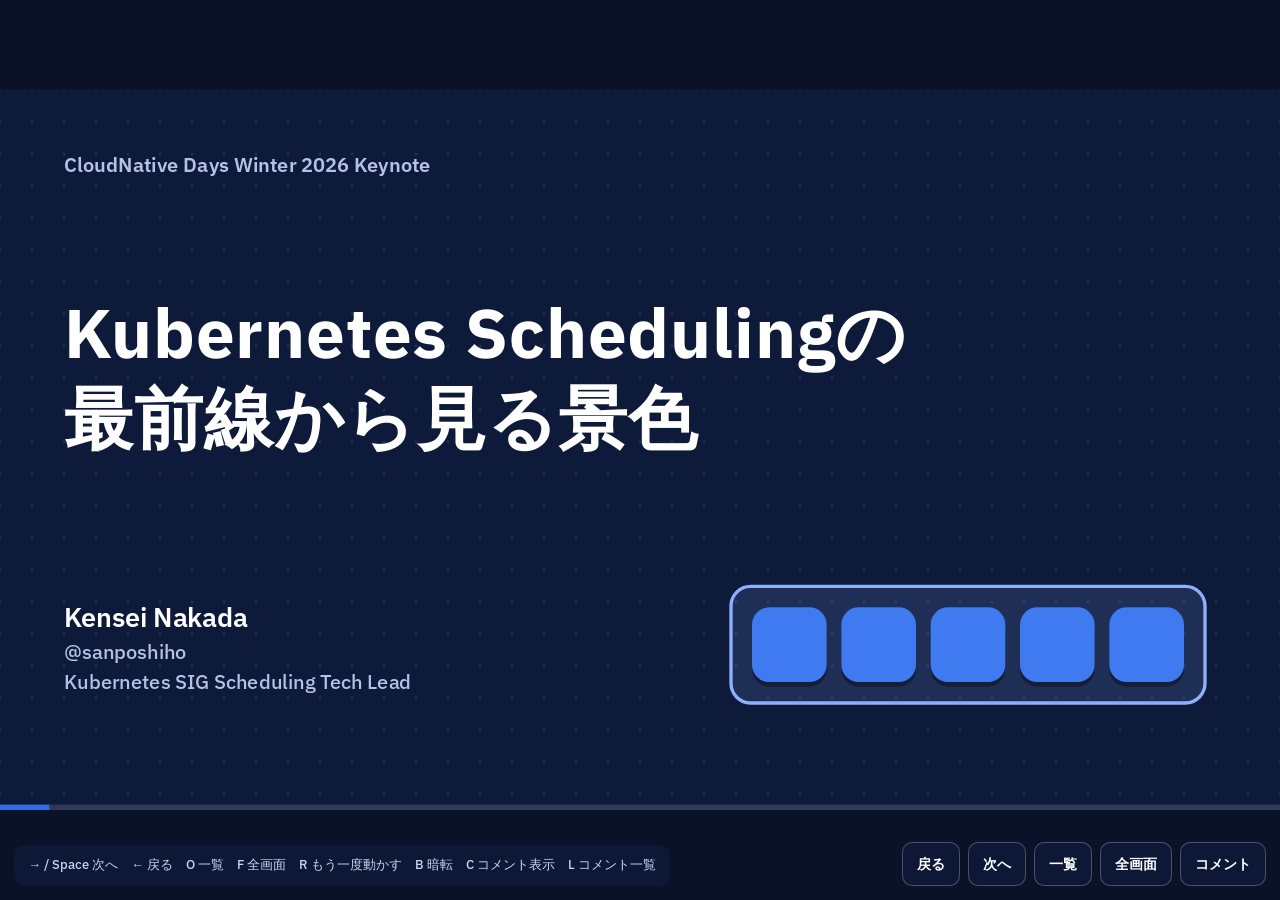
==== index.html @ 07a28cbb "Add conference slides and live comment app" ====
<!DOCTYPE html>
<html lang="ja">
<head>
<meta charset="utf-8">
<meta name="viewport" content="width=device-width, initial-scale=1">
<title>Kubernetes Schedulingの最前線から見る景色</title>
<style>
/* =====================================================================
   Kubernetes Schedulingの最前線から見る景色 — CloudNative Days Winter 2026
   デザインの方針（ここを変えると全体が変わります）
   ・1920×1080 の「盤面」。見出しは左上に1文、その下に図を1つ、下端に進行バー
   ・Pod = タイル、Node = スロット付きのトレイ、PodGroup = タイルを束ねる太い枠
   ・色は「どのWorkloadのPodか」を表す。飾りには使わない
   ===================================================================== */
:root {
  --paper: #F4F6FB;      /* 盤面の地色 */
  --surface: #FFFFFF;    /* トレイ・カード */
  --ink: #0E1A3A;        /* 文字 */
  --ink-2: #4B5878;      /* 補足の文字 */
  --line: #C5CFE4;       /* 罫線・空きスロット */
  --k8s: #2F6CE5;        /* Workload A / 主役の色 */
  --amber: #E9820C;      /* Workload B */
  --rose: #D23A6B;       /* 優先度が高いPod */
  --gray: #98A4BC;       /* 他のPod */
  --ok: #12855F;
  --ng: #D3342D;
  --todo: #B7791F;

  --font-jp: "Hiragino Sans", "Hiragino Kaku Gothic ProN", "BIZ UDPGothic", "Yu Gothic UI",
             "Yu Gothic", "Noto Sans JP", "Noto Sans CJK JP", Meiryo, sans-serif;
  --font-display: "IBM Plex Sans", var(--font-jp);
  --font-code: "IBM Plex Mono", ui-monospace, "SF Mono", Menlo, Consolas, monospace;

  --ease: cubic-bezier(.3, .7, .2, 1);
  color-scheme: light;
}

* { box-sizing: border-box; }
html, body { height: 100%; margin: 0; }
body {
  background: #0A1228;
  color: var(--ink);
  font-family: var(--font-display);
  overflow: hidden;
  -webkit-font-smoothing: antialiased;
  -webkit-tap-highlight-color: transparent;
  user-select: none;
}

/* ---------- 盤面 ---------- */
#stage { position: fixed; inset: 0; overflow: hidden; background: #0A1228; }
#deck {
  position: absolute; left: 0; top: 0;
  width: 1920px; height: 1080px;
  transform-origin: 0 0;
  background-color: var(--paper);
  background-image: radial-gradient(circle, #D5DDEE 2px, transparent 2.5px);
  background-size: 48px 48px;
  background-position: 24px 24px;
  overflow: hidden;
}
.slide { position: absolute; inset: 0; opacity: 0; visibility: hidden; }
.slide.active { opacity: 1; visibility: visible; transition: opacity .28s linear; }   /* 前のスライドはすぐ消し、次をふわっと出す */

/* 見出し：そのスライドで言いたいことを1文で */
.hl {
  position: absolute; left: 96px; top: 76px; right: 96px;
  margin: 0;
  font-size: 62px; line-height: 1.3; font-weight: 700; letter-spacing: .01em;
  font-feature-settings: "palt";
}
.hl small { display: block; font-size: 34px; font-weight: 500; color: var(--ink-2); margin-top: 14px; letter-spacing: 0; }
.nb { white-space: nowrap; }
code, .code { font-family: var(--font-code); font-weight: 500; }
.hl code { font-size: .92em; }
b, strong { font-weight: 700; }
.c-k8s { color: var(--k8s); } .c-amber { color: var(--amber); } .c-rose { color: var(--rose); }
.c-ok { color: var(--ok); } .c-ng { color: var(--ng); }

/* ---------- 下端の進行バー ---------- */
#rail { position: absolute; left: 0; right: 0; bottom: 0; height: 64px; pointer-events: none; }
#rail .part { position: absolute; left: 96px; bottom: 22px; font-size: 26px; font-weight: 500; color: var(--ink-2); }
#rail .page { position: absolute; right: 96px; bottom: 22px; font-size: 26px; font-weight: 500; color: var(--ink-2); font-variant-numeric: tabular-nums; }
#rail .bar { position: absolute; left: 0; bottom: 0; height: 8px; width: 100%; background: #DCE3F1; }
#rail .bar i { display: block; height: 100%; width: 0; background: var(--k8s); transition: width .3s var(--ease); }
#rail .track { position: absolute; left: 456px; bottom: 14px; display: flex; gap: 6px; }
#rail .track span { font-size: 26px; font-weight: 600; color: #9AA6BF; padding: 4px 14px 6px; border-radius: 10px; }
#rail .track .done { color: var(--ink-2); }
#rail .track .cur { background: var(--k8s); color: #fff; }
#rail .dots { position: absolute; right: 232px; bottom: 31px; display: flex; gap: 8px; }
#rail .dots i { width: 10px; height: 10px; border-radius: 50%; background: #C6CFE3; }
#rail .dots i.on { background: var(--ink-2); }
#deck.is-cover #rail .part, #deck.is-cover #rail .page, #deck.is-cover #rail .dots { opacity: 0; }
#deck.is-cover #rail .bar { background: rgba(255, 255, 255, .14); }

/* ---------- ステップで現れる要素 ---------- */
[data-s] { opacity: 0; visibility: hidden; transform: translateY(14px);
  transition: opacity .4s linear, transform .5s var(--ease), visibility 0s linear .4s; }
[data-s].on { opacity: 1; visibility: visible; transform: none;
  transition: opacity .4s linear, transform .5s var(--ease); }
[data-s].on.late { transition-delay: 1.2s; }     /* 図の動きが終わってから出したい一言 */
[data-s].on.late2 { transition-delay: 2.7s; }
.no-anim, .no-anim *, .no-anim *::before, .no-anim *::after { transition: none !important; }

/* ---------- 図の部品 ---------- */
.scene { position: absolute; inset: 0; }
.sc { position: absolute; left: 0; top: 0; transform-origin: 0 0;
  transition: transform var(--dur, 720ms) var(--ease) var(--dly, 0ms),
              opacity 380ms linear var(--dly, 0ms),
              width 600ms var(--ease) var(--dly, 0ms), height 600ms var(--ease) var(--dly, 0ms),
              background-color 300ms linear var(--dly, 0ms), border-color 300ms linear var(--dly, 0ms),
              color 300ms linear var(--dly, 0ms), box-shadow 300ms linear var(--dly, 0ms); }
.sc.waapi { transition-property: opacity, width, height, background-color, border-color, color, box-shadow; }

/* Pod = タイル */
.pod {
  --c: var(--k8s);
  width: 76px; height: 76px; border-radius: 18px;
  background: var(--c); border: 4px solid var(--c); color: #fff;
  display: grid; place-items: center;
  font: 700 30px/1 var(--font-display);
  box-shadow: 0 5px 0 rgba(14, 26, 58, .16);
  z-index: 5;
}
.pod.sm { width: 56px; height: 56px; border-radius: 14px; font-size: 22px; border-width: 3px; box-shadow: 0 4px 0 rgba(14, 26, 58, .16); }
.pod.lg { width: 112px; height: 112px; border-radius: 26px; font-size: 40px; }
.pod.a { --c: var(--k8s); } .pod.b { --c: var(--amber); } .pod.h { --c: var(--rose); } .pod.g { --c: var(--gray); }
.pod.lead { box-shadow: inset 0 0 0 5px rgba(255,255,255,.55), 0 5px 0 rgba(14, 26, 58, .16); }
.pod.ghost { background: color-mix(in srgb, var(--c) 10%, #fff); border-style: dashed; color: var(--c); box-shadow: none; }
.pod.idle { background: repeating-linear-gradient(135deg, color-mix(in srgb, var(--c) 30%, #fff) 0 9px, color-mix(in srgb, var(--c) 12%, #fff) 9px 18px);
  border-color: color-mix(in srgb, var(--c) 45%, #fff); color: color-mix(in srgb, var(--c) 80%, #000); box-shadow: none; }
.pod.wait { box-shadow: 0 0 0 5px var(--paper), 0 0 0 9px var(--ng); }
.pod.pulse { animation: pulse 1.6s ease-in-out infinite; }
@keyframes pulse { 50% { filter: brightness(1.18); } }

/* 働いているかどうかのメーター（図の定義で cls: 'act' を付けたPodに出る）
   .run のあいだだけ動き続ける。止まっているPodは平らな4本線。.slow は「動いているが遅い」 */
.pod.act { padding-bottom: 20px; }
.pod.act::after { content: ""; position: absolute; left: 50%; bottom: 8px; width: 40px; height: 16px; margin-left: -20px;
  --b: linear-gradient(currentColor, currentColor);
  background: var(--b) 0 100% / 7px 3px no-repeat, var(--b) 11px 100% / 7px 3px no-repeat,
              var(--b) 22px 100% / 7px 3px no-repeat, var(--b) 33px 100% / 7px 3px no-repeat;
  opacity: .5; transition: background-size .3s linear, opacity .3s linear; }
.pod.act.run::after { opacity: .95; background-size: 7px 55%, 7px 100%, 7px 40%, 7px 75%; }
.pod.act.run.slow::after { background-size: 7px 30%, 7px 45%, 7px 25%, 7px 35%; }
.slide.active .pod.act.run::after { animation: work 1.3s ease-in-out infinite; }
.slide.active .pod.act.run.slow::after { animation: work-slow 3.6s ease-in-out infinite; }
.slide.active .pod.act.run:nth-child(3n+1)::after { animation-delay: -.45s; } .slide.active .pod.act.run:nth-child(3n+2)::after { animation-delay: -.9s; }
@keyframes work {
  0%, 100% { background-size: 7px 35%, 7px 85%, 7px 50%, 7px 100%; }
  25% { background-size: 7px 90%, 7px 45%, 7px 100%, 7px 60%; }
  50% { background-size: 7px 50%, 7px 100%, 7px 35%, 7px 80%; }
  75% { background-size: 7px 100%, 7px 60%, 7px 80%, 7px 35%; }
}
@keyframes work-slow {
  0%, 100% { background-size: 7px 20%, 7px 40%, 7px 25%, 7px 45%; }
  25% { background-size: 7px 40%, 7px 22%, 7px 45%, 7px 28%; }
  50% { background-size: 7px 25%, 7px 45%, 7px 20%, 7px 38%; }
  75% { background-size: 7px 45%, 7px 28%, 7px 38%, 7px 20%; }
}

/* Node = スロット付きトレイ */
.tray { background: var(--surface); border: 3px solid var(--line); border-radius: 24px; z-index: 1; }
.tray.hot { border-color: var(--k8s); box-shadow: 0 0 0 6px color-mix(in srgb, var(--k8s) 18%, transparent); }
.slot { position: absolute; border: 3px dashed var(--line); border-radius: 18px; }
.tlabel { font: 500 26px/1 var(--font-display); color: var(--ink-2); white-space: nowrap; z-index: 2; }

/* PodGroup = 束ねる枠 */
.band { --c: var(--k8s); border: 5px solid var(--c); border-radius: 32px;
  background: color-mix(in srgb, var(--c) 9%, transparent); z-index: 3; }
.band.b { --c: var(--amber); } .band.h { --c: var(--rose); } .band.k { --c: var(--ink); background: transparent; border-style: solid; }
.band.dotted { border-style: dashed; border-width: 4px; background: transparent; }
.band > .tag { position: absolute; left: 20px; top: -25px; background: var(--c); color: #fff;
  font: 600 25px/1 var(--font-code); padding: 9px 14px 10px; border-radius: 12px; white-space: nowrap; }
.band.tag-b > .tag { top: auto; bottom: -25px; }

/* 箱・ラベル */
.box { background: var(--surface); border: 3px solid var(--line); border-radius: 26px; z-index: 1; }
.box.ink { background: var(--ink); border-color: var(--ink); color: #fff; }
.box.zone { background: transparent; border-style: dashed; border-color: #AEBBD6; }
.box.rack { background: #E9EEF8; border-color: #B9C5DE; }
.box.hot { border-color: var(--k8s); box-shadow: 0 0 0 6px color-mix(in srgb, var(--k8s) 18%, transparent); }
.box.lane { background: #E6ECF7; border: 0; border-radius: 26px; }
.txt { font-size: 30px; line-height: 1.4; font-weight: 500; z-index: 6; }
.txt.big { font-size: 40px; font-weight: 700; line-height: 1.35; }
.txt.mid { font-size: 34px; font-weight: 600; }
.txt.sub { color: var(--ink-2); font-size: 28px; }
.txt.tiny { font-size: 26px; color: var(--ink-2); }
.txt.center { text-align: center; }
.txt.right { text-align: right; }
.chip { display: inline-block; font: 600 26px/1 var(--font-code); padding: 9px 14px 10px; border-radius: 12px;
  background: #E3EAF8; color: var(--ink); white-space: nowrap; z-index: 6; }
.chip.k8s { background: var(--k8s); color: #fff; } .chip.amber { background: var(--amber); color: #fff; }
.chip.rose { background: var(--rose); color: #fff; } .chip.ok { background: var(--ok); color: #fff; }
.chip.ng { background: var(--ng); color: #fff; } .chip.ink { background: var(--ink); color: #fff; }
.chip.line { background: #fff; border: 3px solid var(--line); }
.chip.jp { font-family: var(--font-display); }
.badge { width: 64px; height: 64px; border-radius: 50%; display: grid; place-items: center; color: #fff;
  font: 700 38px/1 var(--font-display); z-index: 8; }
.badge.ok { background: var(--ok); } .badge.ng { background: var(--ng); }
.score { font: 700 44px/1 var(--font-display); color: var(--ink); font-variant-numeric: tabular-nums; z-index: 6; text-align: center; }
.score.best { color: var(--k8s); }

/* 線と矢印 */
.link { height: 0; border-top: 6px solid var(--c, var(--ink-2)); transform-origin: 0 0; z-index: 4; }
.link.ng { --c: var(--ng); border-top-style: dashed; } .link.ok { --c: var(--ok); }
/* 線の上を行き来する点 = Podどうしの通信。遅い線（.ng）はゆっくり、速い線（.ok）は素早く往復する */
.link.ng { --t: 3.2s; } .link.ok { --t: .55s; }
.link.ng::after, .link.ok::after { content: ""; position: absolute; left: 0; top: -17px; width: 22px; height: 22px; margin-left: -11px;
  border-radius: 50%; background: var(--c); box-shadow: 0 0 0 4px var(--paper); opacity: 0; }
.slide.active .link.ng::after, .slide.active .link.ok::after { opacity: 1; animation: flow var(--t) ease-in-out infinite alternate; }
.slide.active .link:nth-child(even)::after { animation-delay: calc(var(--t) * -.6); }
@keyframes flow { from { left: 0; } to { left: 100%; } }
.arrow { height: 0; border-top: 5px solid #8E9BB8; transform-origin: 0 0; z-index: 2; }
.arrow::after { content: ""; position: absolute; right: -4px; top: -15px; border: 12px solid transparent; border-left: 20px solid #8E9BB8; border-right: 0; }

/* 工程の帯（① → ② → ③） */
.stages { position: absolute; left: 96px; right: 96px; top: 236px; display: flex; gap: 18px; }
.stage { flex: 1; padding: 20px 24px 22px; border-radius: 20px; background: #E6ECF7; color: #7C88A6;
  font-size: 30px; font-weight: 600; line-height: 1.3; display: flex; align-items: center; gap: 16px;
  transition: background-color .3s linear, color .3s linear; }
.stage i { font-style: normal; flex: none; width: 48px; height: 48px; border-radius: 50%; background: #C9D3E8; color: #fff;
  display: grid; place-items: center; font-size: 28px; font-weight: 700; transition: background-color .3s linear; }
.stage.cur { background: var(--ink); color: #fff; }
.stage.cur i { background: var(--k8s); }
.stage.done { color: var(--ink); }
.stage.done i { background: var(--ink); }

/* 図の下の一言 */
.cap { position: absolute; left: 96px; right: 96px; bottom: 96px; font-size: 38px; font-weight: 700; line-height: 1.4; }
.cap.center { text-align: center; }
.cap small { font-size: 30px; font-weight: 500; color: var(--ink-2); }

/* ---------- 表紙：ここだけ紺地にして、最初の印象を強くする ---------- */
.slide.cover { background-color: var(--ink); background-image: radial-gradient(circle, #1F2F5E 2px, transparent 2.5px);
  background-size: 48px 48px; background-position: 24px 24px; color: #fff; }
.cover .event, .cover .who small { color: #B4C2E6 !important; }
.cover .band { --c: #8FB0FF; background: rgba(143, 176, 255, .13); }
.cover .pod { --c: #3F7AF0; box-shadow: 0 7px 0 rgba(0, 0, 0, .35); }
.cover .event { position: absolute; left: 96px; top: 92px; font-size: 30px; font-weight: 600; color: var(--ink-2); }
.cover h1 { position: absolute; left: 96px; top: 300px; margin: 0; font-size: 104px; line-height: 1.22; font-weight: 700; letter-spacing: .01em; font-feature-settings: "palt"; }
.cover .who { position: absolute; left: 96px; top: 760px; font-size: 40px; font-weight: 600; line-height: 1.5; }
.cover .who small { display: block; font-size: 30px; font-weight: 500; color: var(--ink-2); }

/* ---------- 汎用レイアウト ---------- */
.body { position: absolute; left: 96px; right: 96px; top: 250px; bottom: 96px; }
.cols { display: flex; gap: 48px; height: 100%; }
.cols > * { flex: 1; min-width: 0; }
.card { background: var(--surface); border: 3px solid var(--line); border-radius: 28px; padding: 36px 40px; }
.card h3 { margin: 0 0 14px; font-size: 40px; line-height: 1.3; }
.card p { margin: 0; font-size: 30px; line-height: 1.55; color: var(--ink-2); font-weight: 500; }
.card.ink { background: var(--ink); border-color: var(--ink); color: #fff; }
.card.ink p { color: #C9D4EE; }
.todo { border: 4px dashed var(--todo); background: #FFF8E6; border-radius: 22px; padding: 22px 28px;
  font-size: 28px; line-height: 1.5; color: #7A5108; font-weight: 500; }
.todo b { color: #7A5108; }

/* 今日の流れ */
.agenda { position: absolute; left: 96px; right: 96px; bottom: 112px; display: flex; gap: 54px; justify-content: center; counter-reset: ag; }
.agenda span { position: relative; counter-increment: ag; background: #E6ECF7; border-radius: 18px; padding: 16px 26px 18px 20px; font-size: 30px; font-weight: 600; display: flex; align-items: center; gap: 14px; }
.agenda span::before { content: counter(ag); flex: none; width: 44px; height: 44px; border-radius: 50%; background: var(--ink); color: #fff; display: grid; place-items: center; font-size: 26px; font-weight: 700; }
.agenda span:not(:last-child)::after { content: ""; position: absolute; right: -36px; top: 50%; width: 14px; height: 14px; border-top: 5px solid #8E9BB8; border-right: 5px solid #8E9BB8; transform: translateY(-50%) rotate(45deg); }

/* 土台の下の3点 */
.points { position: absolute; left: 96px; right: 96px; top: 660px; display: grid; grid-template-columns: repeat(3, 1fr); gap: 22px; }
.points > div { background: var(--surface); border: 3px solid var(--line); border-radius: 24px; padding: 26px 30px; }
.points b { display: block; font-size: 34px; line-height: 1.35; }
.points span { display: block; font-size: 27px; line-height: 1.5; color: var(--ink-2); font-weight: 500; margin-top: 4px; }

/* 自己紹介 */
.me { display: flex; gap: 72px; align-items: center; height: 100%; }
.me .avatar { flex: none; width: 300px; height: 300px; background: var(--k8s); color: #fff;   /* Podと同じタイルの形。写真が読めないときは頭文字 */
  display: grid; place-items: center; font-size: 120px; font-weight: 700; border-radius: 68px; box-shadow: 0 14px 0 rgba(14, 26, 58, .16);
  position: relative; overflow: hidden; }
.me .avatar img { position: absolute; inset: 0; width: 100%; height: 100%; object-fit: cover; opacity: 0; }
.me .avatar.has-photo img { opacity: 1; }
.hl.hello { font-size: 132px; line-height: 1; top: 64px; }
.hello .wave { display: inline-block; transform-origin: 72% 78%; }
.slide.active .hello .wave { animation: wave 1.5s ease-in-out .35s 1 both; }
@keyframes wave { 0%, 100% { transform: none; } 15%, 45%, 75% { transform: rotate(16deg); } 30%, 60% { transform: rotate(-8deg); } }
.me h3 { margin: 0; font-size: 72px; line-height: 1.2; }
.me .handle { font: 500 36px var(--font-code); color: var(--ink-2); margin: 10px 0 34px; }
.me ul { margin: 0; padding: 0; list-style: none; font-size: 38px; line-height: 1.75; font-weight: 500; }
.me li::before { content: ""; display: inline-block; width: 18px; height: 18px; border-radius: 5px; background: var(--k8s); margin-right: 20px; vertical-align: .08em; }

/* AI/ML向けの取り組み（左に4つ、右に今日の主役） */
.efforts { position: absolute; left: 96px; right: 96px; top: 250px; bottom: 132px; display: grid; grid-template-columns: repeat(3, 1fr); grid-template-rows: 1fr 1fr; gap: 26px; }
.effort { border-radius: 30px; padding: 30px 34px 28px; background: var(--surface); border: 3px solid var(--line); display: flex; flex-direction: column; min-width: 0;
  transition: opacity .4s linear, border-color .4s linear, box-shadow .4s linear; }
.effort .q { font-size: 26px; line-height: 1.4; font-weight: 600; color: var(--ink-2); }
.effort h3 { margin: 8px 0 0; font-size: 42px; line-height: 1.22; }
.effort h3 small { display: block; font-size: 26px; font-weight: 500; color: var(--ink-2); margin-top: 4px; }
.effort .foot { margin-top: auto; display: flex; align-items: flex-end; justify-content: space-between; gap: 16px; }
.effort .by { font-size: 23px; line-height: 1; font-weight: 600; color: var(--ink-2); background: #E9EDF7; border-radius: 10px; padding: 9px 14px 10px; white-space: nowrap; }
.effort .ico { flex: none; display: flex; align-items: flex-end; gap: 12px; }
.effort.main { grid-row: span 2; padding: 40px 44px 36px; }
.effort.main .q { font-size: 30px; }
.effort.main h3 { font-size: 52px; margin-top: 12px; }
.effort.main .viz { flex: 1; display: flex; align-items: center; justify-content: center; }
.effort.main p { margin: 0 0 30px; font-size: 28px; line-height: 1.5; font-weight: 500; color: var(--ink-2); }
.effort.picked { border-color: var(--k8s); box-shadow: inset 0 0 0 2px var(--k8s), 0 0 0 8px color-mix(in srgb, var(--k8s) 15%, transparent); }
.effort.dim { opacity: .45; }
.gpu { width: 120px; height: 84px; border-radius: 14px; background: #1B2A55; position: relative; }
.gpu::before { content: "GPU"; position: absolute; inset: 0; display: grid; place-items: center; color: #9FB6F5; font: 600 26px var(--font-code); }
.gpu::after { content: ""; position: absolute; left: 14px; right: 14px; bottom: -12px; height: 12px;
  background: repeating-linear-gradient(90deg, #C9A227 0 8px, transparent 8px 14px); }
.gpu.sm { width: 96px; height: 62px; border-radius: 12px; margin-bottom: 10px; }
.gpu.sm::before { font-size: 21px; }
.gpu.sm::after { left: 14px; right: 12px; bottom: -10px; height: 10px; }
.ipod.sm { width: 52px; height: 52px; border-radius: 13px; box-shadow: 0 4px 0 rgba(14,26,58,.16); }
.ipod { display: inline-grid; place-items: center; width: 76px; height: 76px; border-radius: 18px; background: var(--k8s); color: #fff; font: 700 30px var(--font-display); box-shadow: 0 5px 0 rgba(14,26,58,.16); }
.iband { display: inline-flex; gap: 12px; padding: 20px; border: 5px solid var(--k8s); border-radius: 30px; background: color-mix(in srgb, var(--k8s) 9%, transparent); }

/* 土台の図（外側 → コア） */
.stack { position: absolute; left: 96px; right: 96px; top: 330px; }
.stack .tops { display: flex; gap: 22px; }
.stack .top { flex: 1; text-align: center; }
.stack .top .name { background: var(--surface); border: 3px solid var(--line); border-radius: 20px; height: 100px; display: grid; place-items: center; font-size: 32px; font-weight: 700; line-height: 1; }
.stack .top .own { margin-top: 14px; border-radius: 16px; padding: 16px 6px; background: #DCE3F1; color: var(--ink-2); font-size: 26px; font-weight: 600; line-height: 1.3;
  transition: opacity .4s linear, transform .5s var(--ease); }
.stack.merged .top .own { opacity: 0; transform: translateY(40px); }
.stack .core { position: absolute; left: 0; right: 0; top: 116px; border-radius: 22px; background: var(--k8s); color: #fff; padding: 30px 40px;
  font-size: 38px; font-weight: 700; text-align: center; line-height: 1.4;
  opacity: 0; transform: translateY(60px); transition: opacity .5s linear .15s, transform .6s var(--ease) .15s; }
.stack .core small { display: block; font-size: 28px; font-weight: 500; opacity: .9; margin-top: 4px; }
.stack.merged .core { opacity: 1; transform: none; }

/* YAML */
.yaml { position: absolute; left: 96px; top: 250px; width: 900px; background: #0F1B3D; color: #D7E0F7; border-radius: 28px; padding: 40px 48px;
  font: 500 31px/1.62 var(--font-code); white-space: pre; }
.yaml .k { color: #8FB0FF; } .yaml .dim { color: #7181AB; } .yaml .hi { background: rgba(143, 176, 255, .2); border-radius: 8px; padding: 2px 6px; margin: -2px -6px; color: #fff; }
.yaml .hi.h2 { background: rgba(233, 130, 12, .32); } .yaml .hi.h3 { background: rgba(210, 58, 107, .36); }
.yaml-callouts { position: absolute; left: 1060px; right: 96px; }
.callout { border-left: 10px solid var(--k8s); padding: 6px 0 6px 28px; font-size: 38px; font-weight: 700; line-height: 1.35; }
.callout small { display: block; font-size: 28px; font-weight: 500; color: var(--ink-2); margin-top: 2px; }
.callout.c2 { border-color: var(--amber); } .callout.c3 { border-color: var(--rose); }

/* 現在地（リリースごとの段階） */
.road { position: absolute; left: 96px; right: 96px; top: 252px; display: grid; grid-template-columns: 560px repeat(4, 1fr); column-gap: 10px; row-gap: 18px; align-items: center; }
.road .vh { text-align: center; font-size: 34px; font-weight: 700; line-height: 1.25; padding-bottom: 8px; }
.road .vh small { display: block; font-size: 26px; font-weight: 500; color: var(--ink-2); }
/* v1.38 の列（.next）は少し右に寄せ、手前に「いまここ」の線を通す */
.road .next { margin-left: 30px; }
.road .nowline { position: absolute; top: 2px; bottom: -12px; width: 4px; left: calc(600px + (100% - 600px) * 3 / 4 + 8px);
  background: repeating-linear-gradient(180deg, var(--k8s) 0 12px, transparent 12px 20px); }
.road .nowline span { position: absolute; left: 50%; bottom: 100%; transform: translate(-50%, -8px); background: var(--k8s); color: #fff;
  font-size: 24px; font-weight: 700; line-height: 1; padding: 9px 18px 10px; border-radius: 999px; white-space: nowrap; }
.road .f { font-size: 34px; font-weight: 700; line-height: 1.25; }
.road .cell { height: 76px; border-radius: 16px; display: grid; place-items: center; font-size: 30px; font-weight: 700; }
.road .none { background: transparent; border: 3px dashed #D3DBEC; }
.road .al { background: #DCE6FB; color: #2A4FA8; }
.road .be { background: #5C8CEB; color: #fff; }
.road .ga { background: var(--k8s); color: #fff; }
.road .plan { background-image: repeating-linear-gradient(135deg, rgba(255,255,255,.2) 0 10px, transparent 10px 20px); }
.road-foot { position: absolute; left: 96px; right: 96px; bottom: 92px; font-size: 28px; font-weight: 500; color: var(--ink-2); line-height: 1.5; }
.road-foot .chip { margin: 0 6px 0 0; }

/* SIG Lead：左にSIGと2つの役割、右にTech Leadの仕事。上下は中央でそろえる */
.siglead { position: absolute; left: 96px; right: 96px; top: 230px; bottom: 100px; display: grid; grid-template-columns: 800px 1fr; column-gap: 56px; align-items: center; }
.sigs { display: flex; flex-wrap: wrap; gap: 14px; }
.sig { padding: 14px 22px 16px; border-radius: 16px; background: #E3EAF8; font-size: 30px; font-weight: 600; color: var(--ink-2); }
.sig.me2 { background: var(--k8s); color: #fff; }
.sigs .etc { align-self: center; margin-left: 4px; font: 500 28px var(--font-code); color: var(--ink-2); }
/* SIG Scheduling の担当。青い SIG のチップを開いた中身、という見え方にする */
.scope { margin-top: 36px; border-radius: 24px; padding: 26px 32px 30px; background: var(--surface); border: 5px solid var(--k8s); }
.scope h4 { margin: 0 0 4px; font-size: 40px; }
.scope p { margin: 0; font-size: 32px; line-height: 1.5; color: var(--ink-2); font-weight: 500; }
.scope .projects { margin-top: 18px; display: flex; gap: 10px; flex-wrap: wrap; align-items: center; }
.scope .projects .chip { margin: 0; font-size: 24px; padding: 9px 12px 10px; }
.scope .projects .etc { font: 500 26px var(--font-code); color: var(--ink-2); margin-left: 2px; }
.tlside { display: grid; gap: 28px; }
.roles { display: grid; grid-template-columns: 1fr 1fr; gap: 20px; }
.role { border-radius: 22px; padding: 22px 28px 24px; background: var(--surface); border: 3px solid var(--line); }
.role h4 { margin: 0 0 4px; font-size: 36px; }
.role p { margin: 0; font-size: 28px; line-height: 1.5; color: var(--ink-2); font-weight: 500; }
.role.mine { border-color: var(--k8s); box-shadow: inset 0 0 0 2px var(--k8s); }
.duties { display: grid; gap: 16px; }
.duty { display: flex; gap: 22px; align-items: center; background: var(--surface); border: 3px solid var(--line); border-radius: 22px; padding: 20px 26px; }
.duty .n { flex: none; width: 52px; height: 52px; border-radius: 15px; background: var(--ink); color: #fff; display: grid; place-items: center; font-size: 28px; font-weight: 700; }
.duty b { display: block; font-size: 32px; line-height: 1.35; }

.tl { position: absolute; left: 96px; right: 96px; top: 280px; }
.tl .linebar { position: absolute; left: 0; right: 0; top: 37px; height: 8px; background: #C9D3E8; border-radius: 4px; }
.tl .pts { position: relative; display: grid; grid-template-columns: repeat(5, 1fr); }
.tl .pt { text-align: center; padding: 0 8px; }
.tl .dot { width: 46px; height: 46px; border-radius: 50%; background: var(--surface); border: 8px solid var(--k8s); margin: 18px auto 20px; }
.tl .pt.key .dot { background: var(--amber); border-color: var(--amber); box-shadow: 0 0 0 8px color-mix(in srgb, var(--amber) 25%, transparent); }
.tl .pt.future .dot { border-style: dashed; }
.tl .when { font: 600 28px var(--font-display); color: var(--ink-2); }
.tl .what { font-size: 31px; font-weight: 700; line-height: 1.35; margin-top: 6px; }
.tl .what small { display: block; font-size: 26px; font-weight: 500; color: var(--ink-2); }
.asks { position: absolute; left: 96px; right: 96px; top: 600px; display: grid; grid-template-columns: repeat(3, 1fr); gap: 22px; }
.ask { background: var(--ink); color: #fff; border-radius: 24px; padding: 26px 30px; font-size: 32px; font-weight: 700; line-height: 1.4; }
.ask small { display: block; font-size: 26px; font-weight: 500; color: #B9C6E6; margin-top: 8px; }
.slide .todo.at-bottom { position: absolute; left: 96px; right: 96px; bottom: 84px; }

/* 概念の遷移 */
.shift { position: absolute; left: 96px; right: 96px; top: 250px; display: grid; grid-template-columns: 330px 1fr 90px 1fr; row-gap: 16px; align-items: stretch; }
.shift .h { font-size: 36px; font-weight: 700; padding: 6px 30px 12px; }
.shift .h.new { color: var(--k8s); }
.shift .r { display: flex; align-items: center; font-size: 36px; font-weight: 700; }
.shift .old, .shift .new2 { border-radius: 26px; padding: 20px 34px; min-height: 172px; display: flex; align-items: center; gap: 28px; font-size: 38px; font-weight: 600; line-height: 1.35; }
.shift .old { background: #E6ECF7; color: var(--ink-2); }
.shift .new2 { background: var(--surface); border: 5px solid var(--k8s); }
.shift .ar { display: grid; place-items: center; font-size: 46px; color: var(--k8s); font-weight: 700; }
.shift .mini { flex: none; display: flex; gap: 8px; align-items: center; }
.shift .mini .ipod { width: 62px; height: 62px; border-radius: 15px; font-size: 22px; box-shadow: 0 4px 0 rgba(14,26,58,.16); }
.shift .mini .iband { padding: 12px; gap: 8px; border-width: 4px; border-radius: 22px; }
.shift .old .ipod { background: var(--gray); }
.shift .new2 small { display: block; font-size: 28px; font-weight: 500; color: var(--ink-2); }
.itray { display: inline-flex; gap: 6px; padding: 7px; border: 3px solid #AEBBD6; border-radius: 13px; background: #fff; }
.itray i { width: 32px; height: 32px; border-radius: 8px; border: 3px dashed #AEBBD6; }
.igroup { display: inline-flex; gap: 8px; padding: 10px; border: 4px solid var(--k8s); border-radius: 20px; background: color-mix(in srgb, var(--k8s) 9%, transparent); }
.xout { position: relative; }
.xout::after { content: ""; position: absolute; right: -14px; top: -14px; width: 34px; height: 34px; border-radius: 50%; background: var(--ng) center / 20px 20px no-repeat
  url("data:image/svg+xml,%3Csvg xmlns='http://www.w3.org/2000/svg' viewBox='0 0 24 24'%3E%3Cpath d='M6 6l12 12M18 6L6 18' fill='none' stroke='%23fff' stroke-width='3.6' stroke-linecap='round'/%3E%3C/svg%3E"); }

/* まとめ */
/* この先の景色（25枚目）。先へ伸びる1本の線に、4つを並べる */
.ahead { position: absolute; left: 96px; right: 96px; top: 400px; }
.aline { position: relative; height: 8px; margin-right: 16px; border-radius: 4px; background: var(--k8s); }
.aline::after { content: ""; position: absolute; right: -14px; top: 50%; width: 24px; height: 24px; border-top: 8px solid var(--k8s); border-right: 8px solid var(--k8s);
  border-radius: 3px; transform: translateY(-50%) rotate(45deg); }
.apts { display: grid; grid-template-columns: repeat(4, 1fr); column-gap: 32px; margin-top: -27px; }
.apt .dot { position: relative; width: 46px; height: 46px; box-sizing: border-box; border-radius: 50%; background: var(--paper); border: 8px solid var(--k8s); }
.apt h3 { margin: 34px 0 14px; font-size: 64px; line-height: 1.2; font-weight: 700; font-feature-settings: "palt"; }
.apt p { margin: 0; font-size: 32px; line-height: 1.4; font-weight: 600; }
.apt small { display: block; margin-top: 12px; font-size: 25px; line-height: 1.55; font-weight: 500; color: var(--ink-2); }
/* スライドに入ったら、線が左から伸び、手前から順に現れる */
.slide.active .aline { animation: adraw 1.1s cubic-bezier(.3, .7, .2, 1) .2s both; }
.slide.active .apt { animation: kfade .45s linear calc(var(--i) * .28s + .35s) both; }
@keyframes adraw { from { clip-path: inset(-30px 100% -30px 0); } to { clip-path: inset(-30px -30px -30px 0); } }
/* 最後のスライドは表紙と同じ作りで、言葉は1つだけ */
.closing h1 { top: 330px; font-size: 168px; letter-spacing: 0; }

/* ---------- 操作まわり（スライドの外） ---------- */
#tools { position: fixed; right: 14px; bottom: 14px; display: flex; gap: 8px; z-index: 50; opacity: 0; transition: opacity .25s linear; }
#tools.show { opacity: 1; }
#tools button { font: 600 14px var(--font-display); color: #fff; background: rgba(14, 26, 58, .82); border: 1px solid rgba(255,255,255,.25);
  border-radius: 10px; padding: 10px 14px; cursor: pointer; min-width: 44px; min-height: 44px; }
#tools button:focus-visible, #ov button:focus-visible { outline: 3px solid #8FB0FF; outline-offset: 2px; }
/* コメント一覧（L キー） */
#cl { position: fixed; inset: 0; z-index: 65; background: rgba(10, 18, 40, .8); display: none; padding: 20px; }
#cl.show { display: flex; align-items: stretch; justify-content: center; }
#cl .box { width: min(980px, 100%); display: flex; flex-direction: column; gap: 10px; background: #0A1228; color: #E8EEFC; border: 1px solid #2B3B6B;
  border-radius: 16px; padding: 18px 20px; font: 14px/1.6 var(--font-display); }
#cl h2 { margin: 0; font-size: 18px; font-weight: 600; color: #fff; }
#cl p { margin: 0; color: #9FB3E6; }
#cl .chk { display: flex; align-items: center; gap: 8px; color: #C9D4EE; cursor: pointer; width: fit-content; }
#cl .chk input { width: 18px; height: 18px; accent-color: #2F6CE5; }
#cl ol { flex: 1; min-height: 140px; margin: 0; padding: 6px 12px; list-style: none; overflow: auto; background: #0F1A3A; border: 1px solid #3A4E8C; border-radius: 10px; font-size: 16px; line-height: 1.5; }
#cl li { display: flex; gap: 14px; padding: 5px 0; border-top: 1px solid #1B2A55; } #cl li:first-child { border-top: 0; }
#cl li time, #cl li i { flex: none; font-style: normal; color: #7F93C4; font-variant-numeric: tabular-nums; }
#cl li i { min-width: 4.2em; }
#cl li span { overflow-wrap: anywhere; color: #fff; }
#cl li.q span { color: #FFD479; font-weight: 600; }
#cl li.none { color: #7F93C4; }
#cl .row { display: flex; gap: 8px; flex-wrap: wrap; }
#cl .row button { font: 600 13px/1 var(--font-display); color: #C9D4EE; background: #16234A; border: 1px solid #2B3B6B; border-radius: 8px; padding: 9px 12px; cursor: pointer; }
#cl .row [data-act="clear"] { margin-left: auto; }
#cl #cl-msg { min-height: 1.6em; color: #E8EEFC; }
#cl button:focus-visible, #cl input:focus-visible { outline: 3px solid #8FB0FF; outline-offset: 2px; }
#ov { position: fixed; inset: 0; z-index: 60; background: rgba(10, 18, 40, .97); overflow: auto; padding: 24px; display: none; }
#ov.show { display: block; }
#ov h2 { color: #fff; font-size: 18px; margin: 0 0 14px; font-weight: 600; }
#ov .grid { display: grid; grid-template-columns: repeat(auto-fill, minmax(230px, 1fr)); gap: 10px; }
#ov button { text-align: left; background: #16234A; color: #E8EEFC; border: 1px solid #2B3B6B; border-radius: 12px; padding: 12px 14px; cursor: pointer;
  font: 500 15px/1.4 var(--font-display); display: flex; gap: 10px; }
#ov button.cur { border-color: #8FB0FF; background: #1F3166; }
#ov button b { color: #8FB0FF; font-variant-numeric: tabular-nums; flex: none; }
#ov button small { display: block; color: #9FB3E6; font-size: 12px; }
/* ---------- コメント（スライドの上を流れる） ---------- */
#cm { position: absolute; inset: 0; z-index: 30; overflow: hidden; pointer-events: none; }
#cm .c { position: absolute; left: 0; top: 0; white-space: nowrap; font: 700 46px/1.2 var(--font-display); color: #fff; opacity: .93; will-change: transform;
  transform: translateX(1920px); }
/* 白い文字に濃いふち（スライドの文字と見分けがつくように）。ふちは、同じ文字を後ろに太く描いて作る */
#cm .c::before { content: attr(data-t); position: absolute; left: 0; top: 0; z-index: -1; color: #0E1A3A; -webkit-text-stroke: 9px #0E1A3A; }
/* 投稿ページのQRコード。サーバに繋がっていて、コメントを受け付けているあいだだけ出す。
   コメントの層（#cm）より手前に置くので、コメントはこのカードの後ろを通り、QRコードは隠れない */
.cmqr { position: absolute; z-index: 35; display: flex; align-items: center; gap: 22px; padding: 18px; border-radius: 26px;
  background: var(--surface); border: 3px solid var(--line);
  opacity: 0; visibility: hidden; transition: opacity .4s linear, visibility 0s linear .4s; }
body.cm-live .cmqr { opacity: 1; visibility: visible; transition-delay: 0s; }
.cmqr .qr { width: 216px; height: 216px; padding: 6px; background: #fff; border-radius: 12px; flex: none; }
.cmqr .qr svg { display: block; width: 100%; height: 100%; }
.cmqr p { margin: 0; display: grid; gap: 8px; }
.cmqr b { font-size: 34px; line-height: 1.3; font-weight: 700; }
.cmqr span { font: 500 21px/1.3 var(--font-code); color: var(--ink-2); }
.cover .cmqr { right: 96px; top: 64px; flex-direction: column; gap: 12px; padding: 20px 22px 16px; text-align: center; background: #16264F; border-color: #33457A; color: #fff; }
.cover .cmqr .qr { width: 250px; height: 250px; }
.cover .cmqr b { font-size: 28px; }
.cover .cmqr span { font-size: 16px; color: #B4C2E6; }
/* 2枚目は、会場の後ろからでも読み取れるように大きく出す */
.slide[data-key="me"] > .cmqr { right: 96px; top: 222px; flex-direction: column; gap: 16px; padding: 24px 24px 22px; text-align: center; }
.slide[data-key="me"] > .cmqr .qr { width: 470px; height: 470px; }
#toast { position: fixed; left: 50%; bottom: 64px; transform: translateX(-50%); z-index: 55; padding: 10px 18px; border-radius: 10px; background: rgba(14, 26, 58, .9); color: #fff;
  font: 600 16px var(--font-display); opacity: 0; pointer-events: none; transition: opacity .2s linear; }
#toast.show { opacity: 1; }
#blank { position: fixed; inset: 0; background: #000; z-index: 70; display: none; }
#blank.show { display: block; }
#help { position: fixed; left: 14px; bottom: 14px; z-index: 50; color: #C9D4EE; background: rgba(14, 26, 58, .82); border-radius: 10px; padding: 10px 14px;
  font-size: 13px; line-height: 1.6; opacity: 0; transition: opacity .25s linear; pointer-events: none; }
#help.show { opacity: 1; }

@media (hover: none), (max-width: 900px) { #help { display: none; } }   /* タッチ端末ではキー操作の案内を出さない */

@media (prefers-reduced-motion: reduce) {
  .sc { --dur: 1ms !important; transition-duration: 1ms !important; }
  [data-s], .slide, .stack .core, .stack .top .own, .effort { transition-duration: 1ms !important; }
  .slide.active .hello .wave, .slide.active .kbar, .slide.active .klate, .slide.active .aline, .slide.active .apt { animation: none; }
  .pod.pulse { animation: none; }
  .slide.active .pod.act.run::after, .slide.active .link.ng::after, .slide.active .link.ok::after { animation: none; }
  .slide.active .link.ng::after, .slide.active .link.ok::after { opacity: 0; }
}

/* ---------- KEP の数のグラフ（4枚目） ----------
   色は役割で持つ。主役は WAS と DRA の2色、「その他」は背景の灰色。棒は細く、区分の間は地色のすき間で分ける */
.kchart { --s-w: var(--k8s); --s-d: #CC6F08; --s-o: #808DAA; --slot: 122px; --barw: 52px;
  position: absolute; left: 96px; right: 96px; top: 232px; margin: 0; }
.klegend { display: flex; gap: 44px; align-items: center; height: 44px; margin-left: 64px; font-size: 28px; font-weight: 600; }
.klegend span { display: inline-flex; align-items: center; gap: 12px; }
.klegend i { width: 24px; height: 24px; border-radius: 6px; }
.kchart i.w { background-color: var(--s-w); } .kchart i.d { background-color: var(--s-d); } .kchart i.o { background-color: var(--s-o); }
.kplot { position: relative; margin: 26px 0 0 64px; width: calc(var(--slot) * var(--cols)); height: calc(var(--u) * var(--top)); }
.kgrid span { position: absolute; left: 0; right: 0; bottom: calc(var(--t) * var(--u)); border-top: 2px solid #DDE3F0; }
.kgrid span[data-t="0"] { border-top-color: #AEB9D1; }
.kgrid span::before { content: attr(data-t); position: absolute; right: 100%; top: -.72em; margin-right: 16px; font-size: 24px; line-height: 1.4; font-weight: 500;
  color: var(--ink-2); font-variant-numeric: tabular-nums; }
.kcols { position: absolute; inset: 0; display: flex; }
.kcol { position: relative; width: var(--slot); display: flex; flex-direction: column; justify-content: flex-end; align-items: center; outline: none; }
.kbar { width: var(--barw); display: flex; flex-direction: column; transform-origin: 50% 100%; }
.kbar i { display: block; box-sizing: border-box; height: calc(var(--n) * var(--u)); padding-top: 4px; background-clip: content-box; }
.kbar i:first-child { padding-top: 0; border-radius: 8px 8px 0 0; }
.kcol:focus-visible .kbar { outline: 3px solid #8FB0FF; outline-offset: 5px; }
.kver { position: absolute; left: 0; right: 0; top: calc(100% + 12px); text-align: center; font-size: 26px; line-height: 1.3; font-weight: 600; color: var(--ink-2); }
.kyears { position: absolute; left: 0; top: calc(100% + 60px); display: flex; }
.kyears span { position: relative; width: calc(var(--slot) * var(--k)); padding-top: 10px; text-align: center; font-size: 26px; line-height: 1.3; font-weight: 600; color: var(--ink-2); }
.kyears span::before { content: ""; position: absolute; left: 14px; right: 14px; top: 0; border-top: 2px solid var(--line); }
.ktip { position: absolute; left: 50%; bottom: calc(var(--tot) * var(--u) + 16px); transform: translateX(-50%); z-index: 3; white-space: nowrap; pointer-events: none;
  background: var(--ink); color: #fff; font-size: 24px; line-height: 1.3; font-weight: 600; padding: 8px 14px 9px; border-radius: 10px; opacity: 0; transition: opacity .12s linear; }
.kcol:hover .ktip, .kcol:focus-visible .ktip { opacity: 1; }
.kcap { position: absolute; left: 0; right: 0; bottom: calc(var(--tot) * var(--u) + 8px); text-align: center; font-size: 34px; line-height: 1.2; font-weight: 700; }
.kend { position: absolute; left: calc(50% + var(--barw) / 2 + 16px); bottom: calc(var(--c) * var(--u)); transform: translateY(50%); white-space: nowrap;
  font-size: 28px; line-height: 1.2; font-weight: 600; }
.kend b { margin-left: 10px; font-weight: 700; }
.kbase { position: absolute; left: 14px; width: calc(var(--slot) * var(--k) - 28px); bottom: calc(var(--h) * var(--u) + 30px); border-top: 2px solid var(--ink-2); }
.kbase::before, .kbase::after { content: ""; position: absolute; top: 0; height: 12px; border-left: 2px solid var(--ink-2); }
.kbase::before { left: 0; } .kbase::after { right: 0; }
.kbase span { position: absolute; left: 0; right: 0; bottom: 10px; text-align: center; font-size: 28px; line-height: 1.2; font-weight: 600; color: var(--ink-2); }
.kchart-src { position: absolute; left: 160px; right: 96px; bottom: 96px; margin: 0; font-size: 24px; line-height: 1.5; font-weight: 500; color: var(--ink-2); }
.sr-only { position: absolute; width: 1px; height: 1px; overflow: hidden; clip-path: inset(50%); white-space: nowrap; }
/* スライドに入ったら、棒が左から順に伸びる。合計と内訳の文字はそのあとに出す */
.slide.active .kbar { animation: kgrow .7s cubic-bezier(.2, .8, .2, 1) calc(var(--i) * 45ms + .25s) both; }
.slide.active .klate { animation: kfade .4s linear 1.35s both; }
@keyframes kgrow { from { transform: scaleY(0); } }
@keyframes kfade { from { opacity: 0; } }

/* ---------- 印刷 / PDF書き出し（全スライドを最終ステップで1ページずつ） ---------- */
@media print {
  @page { size: 1920px 1080px; margin: 0; }
  html, body { height: auto; overflow: visible; background: #fff; }
  #tools, #ov, #blank, #help { display: none !important; }
  .slide.active .kbar, .slide.active .klate, .slide.active .aline, .slide.active .apt { animation: none !important; }
  .slide.active .pod.act.run::after { animation: none !important; }
  .slide.active .link.ng::after, .slide.active .link.ok::after { animation: none !important; opacity: 0 !important; }
  #stage { position: static; overflow: visible; background: none; }
  #deck { position: static; transform: none !important; height: auto; overflow: visible; background-image: none; }
  .slide { position: relative; inset: auto; width: 1920px; height: 1080px; opacity: 1 !important; visibility: visible !important;
    break-after: page; page-break-after: always; overflow: hidden;
    background-color: var(--paper); -webkit-print-color-adjust: exact; print-color-adjust: exact; }
  #rail { display: none; }
  #cm, #cl, #toast, .cmqr { display: none !important; }
}
</style>
</head>
<body data-comments="https://comments.showcase.cloudnativedays.jp">
<div id="stage">
<div id="deck">
<!-- =====================================================================
     スライド本体。1枚 = <section class="slide">
       data-title : 一覧に出る名前      data-part : 下端に出る章の名前
       data-track : 機能パートの現在地（1 Gang / 2 Topology / 3 Preemption / 4 階層）
       data-s="2" : ステップ2で現れる要素        data-key   : スライドの識別名（個別のスタイル指定にも使う）
     ===================================================================== -->

<!-- 1 -->
<section class="slide cover" data-key="cover" data-title="表紙" data-part="">
  <div class="event">CloudNative Days Winter 2026 Keynote</div>
  <h1>Kubernetes Schedulingの<br>最前線から見る景色</h1>
  <div class="who">Kensei Nakada<small>@sanposhiho</small><small>Kubernetes SIG Scheduling Tech Lead</small></div>
  <div class="scene" data-scene="title"></div>
  <div class="cmqr"><div class="qr"><svg xmlns="http://www.w3.org/2000/svg" viewBox="-2 -2 37 37" shape-rendering="crispEdges" role="img" aria-label="コメント投稿ページのQRコード"><rect x="-2" y="-2" width="37" height="37" fill="#fff"/><path fill="#0E1A3A" d="M0 0h7v1h-7zM8 0h5v1h-5zM17 0h3v1h-3zM22 0h2v1h-2zM26 0h7v1h-7zM0 1h1v1h-1zM6 1h1v1h-1zM11 1h1v1h-1zM16 1h1v1h-1zM18 1h1v1h-1zM20 1h2v1h-2zM23 1h2v1h-2zM26 1h1v1h-1zM32 1h1v1h-1zM0 2h1v1h-1zM2 2h3v1h-3zM6 2h1v1h-1zM8 2h2v1h-2zM13 2h1v1h-1zM15 2h3v1h-3zM19 2h2v1h-2zM23 2h1v1h-1zM26 2h1v1h-1zM28 2h3v1h-3zM32 2h1v1h-1zM0 3h1v1h-1zM2 3h3v1h-3zM6 3h1v1h-1zM8 3h1v1h-1zM10 3h2v1h-2zM14 3h1v1h-1zM16 3h2v1h-2zM19 3h1v1h-1zM22 3h2v1h-2zM26 3h1v1h-1zM28 3h3v1h-3zM32 3h1v1h-1zM0 4h1v1h-1zM2 4h3v1h-3zM6 4h1v1h-1zM9 4h2v1h-2zM13 4h1v1h-1zM15 4h1v1h-1zM18 4h1v1h-1zM20 4h2v1h-2zM23 4h1v1h-1zM26 4h1v1h-1zM28 4h3v1h-3zM32 4h1v1h-1zM0 5h1v1h-1zM6 5h1v1h-1zM8 5h4v1h-4zM13 5h1v1h-1zM16 5h2v1h-2zM19 5h2v1h-2zM22 5h1v1h-1zM26 5h1v1h-1zM32 5h1v1h-1zM0 6h7v1h-7zM8 6h1v1h-1zM10 6h1v1h-1zM12 6h1v1h-1zM14 6h1v1h-1zM16 6h1v1h-1zM18 6h1v1h-1zM20 6h1v1h-1zM22 6h1v1h-1zM24 6h1v1h-1zM26 6h7v1h-7zM8 7h2v1h-2zM12 7h7v1h-7zM21 7h2v1h-2zM24 7h1v1h-1zM1 8h1v1h-1zM3 8h1v1h-1zM5 8h6v1h-6zM12 8h2v1h-2zM15 8h2v1h-2zM20 8h2v1h-2zM23 8h5v1h-5zM29 8h2v1h-2zM32 8h1v1h-1zM1 9h3v1h-3zM7 9h1v1h-1zM9 9h3v1h-3zM13 9h3v1h-3zM17 9h1v1h-1zM20 9h3v1h-3zM24 9h4v1h-4zM31 9h2v1h-2zM0 10h1v1h-1zM3 10h2v1h-2zM6 10h2v1h-2zM11 10h2v1h-2zM15 10h2v1h-2zM18 10h2v1h-2zM22 10h1v1h-1zM26 10h3v1h-3zM30 10h3v1h-3zM1 11h2v1h-2zM4 11h1v1h-1zM8 11h3v1h-3zM12 11h5v1h-5zM21 11h1v1h-1zM24 11h3v1h-3zM28 11h2v1h-2zM32 11h1v1h-1zM0 12h1v1h-1zM2 12h1v1h-1zM6 12h2v1h-2zM15 12h2v1h-2zM18 12h2v1h-2zM21 12h1v1h-1zM23 12h1v1h-1zM25 12h2v1h-2zM29 12h1v1h-1zM31 12h2v1h-2zM0 13h1v1h-1zM5 13h1v1h-1zM8 13h3v1h-3zM13 13h2v1h-2zM16 13h1v1h-1zM19 13h4v1h-4zM24 13h1v1h-1zM26 13h1v1h-1zM28 13h1v1h-1zM30 13h3v1h-3zM5 14h3v1h-3zM9 14h3v1h-3zM14 14h2v1h-2zM17 14h1v1h-1zM23 14h1v1h-1zM25 14h5v1h-5zM31 14h1v1h-1zM1 15h1v1h-1zM5 15h1v1h-1zM7 15h2v1h-2zM13 15h1v1h-1zM15 15h4v1h-4zM21 15h1v1h-1zM23 15h1v1h-1zM26 15h1v1h-1zM31 15h1v1h-1zM0 16h7v1h-7zM10 16h3v1h-3zM15 16h2v1h-2zM18 16h1v1h-1zM20 16h5v1h-5zM26 16h1v1h-1zM28 16h1v1h-1zM31 16h1v1h-1zM0 17h1v1h-1zM2 17h2v1h-2zM5 17h1v1h-1zM7 17h5v1h-5zM13 17h1v1h-1zM16 17h3v1h-3zM21 17h5v1h-5zM27 17h1v1h-1zM29 17h1v1h-1zM31 17h1v1h-1zM3 18h5v1h-5zM10 18h2v1h-2zM14 18h1v1h-1zM16 18h3v1h-3zM20 18h1v1h-1zM22 18h1v1h-1zM25 18h1v1h-1zM30 18h3v1h-3zM3 19h1v1h-1zM9 19h2v1h-2zM12 19h1v1h-1zM16 19h1v1h-1zM21 19h1v1h-1zM23 19h2v1h-2zM26 19h2v1h-2zM31 19h2v1h-2zM0 20h1v1h-1zM6 20h1v1h-1zM9 20h1v1h-1zM12 20h4v1h-4zM19 20h1v1h-1zM21 20h1v1h-1zM24 20h2v1h-2zM27 20h1v1h-1zM2 21h1v1h-1zM4 21h1v1h-1zM7 21h5v1h-5zM20 21h3v1h-3zM24 21h3v1h-3zM29 21h1v1h-1zM31 21h2v1h-2zM0 22h2v1h-2zM5 22h2v1h-2zM11 22h1v1h-1zM15 22h2v1h-2zM18 22h4v1h-4zM24 22h6v1h-6zM32 22h1v1h-1zM1 23h1v1h-1zM5 23h1v1h-1zM8 23h2v1h-2zM12 23h3v1h-3zM21 23h2v1h-2zM24 23h1v1h-1zM28 23h2v1h-2zM32 23h1v1h-1zM0 24h1v1h-1zM3 24h1v1h-1zM5 24h2v1h-2zM8 24h4v1h-4zM13 24h1v1h-1zM16 24h7v1h-7zM24 24h5v1h-5zM31 24h1v1h-1zM8 25h2v1h-2zM13 25h1v1h-1zM16 25h1v1h-1zM18 25h3v1h-3zM22 25h3v1h-3zM28 25h2v1h-2zM31 25h2v1h-2zM0 26h7v1h-7zM8 26h7v1h-7zM16 26h1v1h-1zM20 26h1v1h-1zM22 26h1v1h-1zM24 26h1v1h-1zM26 26h1v1h-1zM28 26h4v1h-4zM0 27h1v1h-1zM6 27h1v1h-1zM8 27h3v1h-3zM12 27h1v1h-1zM14 27h1v1h-1zM16 27h1v1h-1zM18 27h1v1h-1zM21 27h2v1h-2zM24 27h1v1h-1zM28 27h1v1h-1zM0 28h1v1h-1zM2 28h3v1h-3zM6 28h1v1h-1zM11 28h5v1h-5zM18 28h5v1h-5zM24 28h6v1h-6zM31 28h2v1h-2zM0 29h1v1h-1zM2 29h3v1h-3zM6 29h1v1h-1zM8 29h4v1h-4zM13 29h2v1h-2zM17 29h1v1h-1zM20 29h1v1h-1zM22 29h3v1h-3zM26 29h1v1h-1zM28 29h4v1h-4zM0 30h1v1h-1zM2 30h3v1h-3zM6 30h1v1h-1zM10 30h1v1h-1zM12 30h1v1h-1zM14 30h2v1h-2zM18 30h1v1h-1zM21 30h1v1h-1zM23 30h1v1h-1zM28 30h1v1h-1zM30 30h1v1h-1zM32 30h1v1h-1zM0 31h1v1h-1zM6 31h1v1h-1zM8 31h5v1h-5zM16 31h1v1h-1zM19 31h1v1h-1zM21 31h2v1h-2zM24 31h1v1h-1zM0 32h7v1h-7zM9 32h2v1h-2zM16 32h1v1h-1zM18 32h1v1h-1zM20 32h2v1h-2zM24 32h2v1h-2zM28 32h2v1h-2zM31 32h1v1h-1z"/></svg></div><p><b>質問やコメントはこちら！</b><span>comments.showcase.cloudnativedays.jp</span></p></div>
</section>

<!-- 2 -->
<section class="slide" data-key="me" data-title="自己紹介" data-part="はじめに">
  <h2 class="hl hello"><span class="wave">👋</span></h2>
  <div class="body">
    <div class="me">
      <!-- 写真：assets/avatar.(png|jpg|webp) があればビルド時に埋め込む。無ければ表示時に GitHub から読み、読めなければ頭文字のまま -->
      <div class="avatar"><span>KN</span><img alt="Kensei Nakada" data-photo="[data-uri]"></div>
      <div>
        <h3>Kensei Nakada</h3>
        <div class="handle">@sanposhiho</div>
        <ul>
          <li>Kubernetes SIG Scheduling Tech Lead</li>
          <li>Software Engineer at ??? (🇺🇸)</li>
        </ul>
      </div>
    </div>
  </div>
  <div class="cmqr"><div class="qr"><svg xmlns="http://www.w3.org/2000/svg" viewBox="-2 -2 37 37" shape-rendering="crispEdges" role="img" aria-label="コメント投稿ページのQRコード"><rect x="-2" y="-2" width="37" height="37" fill="#fff"/><path fill="#0E1A3A" d="M0 0h7v1h-7zM8 0h5v1h-5zM17 0h3v1h-3zM22 0h2v1h-2zM26 0h7v1h-7zM0 1h1v1h-1zM6 1h1v1h-1zM11 1h1v1h-1zM16 1h1v1h-1zM18 1h1v1h-1zM20 1h2v1h-2zM23 1h2v1h-2zM26 1h1v1h-1zM32 1h1v1h-1zM0 2h1v1h-1zM2 2h3v1h-3zM6 2h1v1h-1zM8 2h2v1h-2zM13 2h1v1h-1zM15 2h3v1h-3zM19 2h2v1h-2zM23 2h1v1h-1zM26 2h1v1h-1zM28 2h3v1h-3zM32 2h1v1h-1zM0 3h1v1h-1zM2 3h3v1h-3zM6 3h1v1h-1zM8 3h1v1h-1zM10 3h2v1h-2zM14 3h1v1h-1zM16 3h2v1h-2zM19 3h1v1h-1zM22 3h2v1h-2zM26 3h1v1h-1zM28 3h3v1h-3zM32 3h1v1h-1zM0 4h1v1h-1zM2 4h3v1h-3zM6 4h1v1h-1zM9 4h2v1h-2zM13 4h1v1h-1zM15 4h1v1h-1zM18 4h1v1h-1zM20 4h2v1h-2zM23 4h1v1h-1zM26 4h1v1h-1zM28 4h3v1h-3zM32 4h1v1h-1zM0 5h1v1h-1zM6 5h1v1h-1zM8 5h4v1h-4zM13 5h1v1h-1zM16 5h2v1h-2zM19 5h2v1h-2zM22 5h1v1h-1zM26 5h1v1h-1zM32 5h1v1h-1zM0 6h7v1h-7zM8 6h1v1h-1zM10 6h1v1h-1zM12 6h1v1h-1zM14 6h1v1h-1zM16 6h1v1h-1zM18 6h1v1h-1zM20 6h1v1h-1zM22 6h1v1h-1zM24 6h1v1h-1zM26 6h7v1h-7zM8 7h2v1h-2zM12 7h7v1h-7zM21 7h2v1h-2zM24 7h1v1h-1zM1 8h1v1h-1zM3 8h1v1h-1zM5 8h6v1h-6zM12 8h2v1h-2zM15 8h2v1h-2zM20 8h2v1h-2zM23 8h5v1h-5zM29 8h2v1h-2zM32 8h1v1h-1zM1 9h3v1h-3zM7 9h1v1h-1zM9 9h3v1h-3zM13 9h3v1h-3zM17 9h1v1h-1zM20 9h3v1h-3zM24 9h4v1h-4zM31 9h2v1h-2zM0 10h1v1h-1zM3 10h2v1h-2zM6 10h2v1h-2zM11 10h2v1h-2zM15 10h2v1h-2zM18 10h2v1h-2zM22 10h1v1h-1zM26 10h3v1h-3zM30 10h3v1h-3zM1 11h2v1h-2zM4 11h1v1h-1zM8 11h3v1h-3zM12 11h5v1h-5zM21 11h1v1h-1zM24 11h3v1h-3zM28 11h2v1h-2zM32 11h1v1h-1zM0 12h1v1h-1zM2 12h1v1h-1zM6 12h2v1h-2zM15 12h2v1h-2zM18 12h2v1h-2zM21 12h1v1h-1zM23 12h1v1h-1zM25 12h2v1h-2zM29 12h1v1h-1zM31 12h2v1h-2zM0 13h1v1h-1zM5 13h1v1h-1zM8 13h3v1h-3zM13 13h2v1h-2zM16 13h1v1h-1zM19 13h4v1h-4zM24 13h1v1h-1zM26 13h1v1h-1zM28 13h1v1h-1zM30 13h3v1h-3zM5 14h3v1h-3zM9 14h3v1h-3zM14 14h2v1h-2zM17 14h1v1h-1zM23 14h1v1h-1zM25 14h5v1h-5zM31 14h1v1h-1zM1 15h1v1h-1zM5 15h1v1h-1zM7 15h2v1h-2zM13 15h1v1h-1zM15 15h4v1h-4zM21 15h1v1h-1zM23 15h1v1h-1zM26 15h1v1h-1zM31 15h1v1h-1zM0 16h7v1h-7zM10 16h3v1h-3zM15 16h2v1h-2zM18 16h1v1h-1zM20 16h5v1h-5zM26 16h1v1h-1zM28 16h1v1h-1zM31 16h1v1h-1zM0 17h1v1h-1zM2 17h2v1h-2zM5 17h1v1h-1zM7 17h5v1h-5zM13 17h1v1h-1zM16 17h3v1h-3zM21 17h5v1h-5zM27 17h1v1h-1zM29 17h1v1h-1zM31 17h1v1h-1zM3 18h5v1h-5zM10 18h2v1h-2zM14 18h1v1h-1zM16 18h3v1h-3zM20 18h1v1h-1zM22 18h1v1h-1zM25 18h1v1h-1zM30 18h3v1h-3zM3 19h1v1h-1zM9 19h2v1h-2zM12 19h1v1h-1zM16 19h1v1h-1zM21 19h1v1h-1zM23 19h2v1h-2zM26 19h2v1h-2zM31 19h2v1h-2zM0 20h1v1h-1zM6 20h1v1h-1zM9 20h1v1h-1zM12 20h4v1h-4zM19 20h1v1h-1zM21 20h1v1h-1zM24 20h2v1h-2zM27 20h1v1h-1zM2 21h1v1h-1zM4 21h1v1h-1zM7 21h5v1h-5zM20 21h3v1h-3zM24 21h3v1h-3zM29 21h1v1h-1zM31 21h2v1h-2zM0 22h2v1h-2zM5 22h2v1h-2zM11 22h1v1h-1zM15 22h2v1h-2zM18 22h4v1h-4zM24 22h6v1h-6zM32 22h1v1h-1zM1 23h1v1h-1zM5 23h1v1h-1zM8 23h2v1h-2zM12 23h3v1h-3zM21 23h2v1h-2zM24 23h1v1h-1zM28 23h2v1h-2zM32 23h1v1h-1zM0 24h1v1h-1zM3 24h1v1h-1zM5 24h2v1h-2zM8 24h4v1h-4zM13 24h1v1h-1zM16 24h7v1h-7zM24 24h5v1h-5zM31 24h1v1h-1zM8 25h2v1h-2zM13 25h1v1h-1zM16 25h1v1h-1zM18 25h3v1h-3zM22 25h3v1h-3zM28 25h2v1h-2zM31 25h2v1h-2zM0 26h7v1h-7zM8 26h7v1h-7zM16 26h1v1h-1zM20 26h1v1h-1zM22 26h1v1h-1zM24 26h1v1h-1zM26 26h1v1h-1zM28 26h4v1h-4zM0 27h1v1h-1zM6 27h1v1h-1zM8 27h3v1h-3zM12 27h1v1h-1zM14 27h1v1h-1zM16 27h1v1h-1zM18 27h1v1h-1zM21 27h2v1h-2zM24 27h1v1h-1zM28 27h1v1h-1zM0 28h1v1h-1zM2 28h3v1h-3zM6 28h1v1h-1zM11 28h5v1h-5zM18 28h5v1h-5zM24 28h6v1h-6zM31 28h2v1h-2zM0 29h1v1h-1zM2 29h3v1h-3zM6 29h1v1h-1zM8 29h4v1h-4zM13 29h2v1h-2zM17 29h1v1h-1zM20 29h1v1h-1zM22 29h3v1h-3zM26 29h1v1h-1zM28 29h4v1h-4zM0 30h1v1h-1zM2 30h3v1h-3zM6 30h1v1h-1zM10 30h1v1h-1zM12 30h1v1h-1zM14 30h2v1h-2zM18 30h1v1h-1zM21 30h1v1h-1zM23 30h1v1h-1zM28 30h1v1h-1zM30 30h1v1h-1zM32 30h1v1h-1zM0 31h1v1h-1zM6 31h1v1h-1zM8 31h5v1h-5zM16 31h1v1h-1zM19 31h1v1h-1zM21 31h2v1h-2zM24 31h1v1h-1zM0 32h7v1h-7zM9 32h2v1h-2zM16 32h1v1h-1zM18 32h1v1h-1zM20 32h2v1h-2zM24 32h2v1h-2zM28 32h2v1h-2zM31 32h1v1h-1z"/></svg></div><p><b>質問やコメントはこちら！</b><span>comments.showcase.cloudnativedays.jp</span></p></div>
</section>

<!-- 3 -->
<section class="slide" data-key="siglead" data-title="SIG Scheduling と Tech Lead" data-part="はじめに">
  <h2 class="hl" data-s="0-0">SIG Schedulingは、Podの置き場所を決める部分を担当</h2>
  <h2 class="hl" data-s="1">Tech Leadは、その技術的な方向と設計に責任を持つ</h2>
  <div class="siglead">
    <div class="org">
      <div class="sigs">
        <span class="sig">SIG Node</span><span class="sig">SIG Network</span><span class="sig">SIG Storage</span><span class="sig">SIG Apps</span>
        <span class="sig">SIG Auth</span><span class="sig">SIG Autoscaling</span><span class="sig me2">SIG Scheduling</span><span class="etc">etc.</span>
      </div>
      <div class="scope">
        <h4>SIG Scheduling</h4>
        <p>Podをどのノードで動かすかを決める</p>
        <div class="projects"><span class="chip">kube-scheduler</span><span class="chip">Kueue</span><span class="chip">descheduler</span><span class="chip">KWOK</span><span class="etc">etc.</span></div>
      </div>
    </div>
    <div class="tlside" data-s="1">
      <div class="roles">
        <div class="role"><h4>Chair</h4><p>運営とプロセス</p></div>
        <div class="role mine"><h4>Tech Lead</h4><p>技術的な方向と設計</p></div>
      </div>
      <div class="duties">
        <div class="duty"><div class="n">1</div><b>KEP（設計提案）をレビューして承認する</b></div>
        <div class="duty"><div class="n">2</div><b>実装（Pull Request）をレビューして承認する</b></div>
        <div class="duty"><div class="n">3</div><b>リリースに何を入れるかを決める</b></div>
      </div>
    </div>
  </div>
</section>

<!-- 4 -->
<section class="slide" data-key="kep-count" data-title="SIG SchedulingのKEPの数" data-part="はじめに">
  <h2 class="hl">SIG SchedulingのKEPは、DRAとWASで約5倍に増えた</h2>
  <!-- 各リリースを対象にした、SIG Scheduling が持つ KEP の数。data-kep は [リリース, 年, WAS, DRA, その他] の並び。
       data-base は「平均」を出す先頭の本数。数字を直すのはここだけでよい -->
  <figure class="kchart" data-base="6" data-kep='[["v1.27",2023,0,0,6],["v1.28",2023,0,0,2],["v1.29",2023,0,0,3],["v1.30",2024,0,0,4],["v1.31",2024,0,0,1],["v1.32",2024,0,1,2],["v1.33",2025,0,5,5],["v1.34",2025,0,5,5],["v1.35",2025,2,6,3],["v1.36",2026,6,8,0],["v1.37",2026,7,8,2],["v1.38",2026,5,10,2]]'></figure>
  <p class="kchart-src">各リリースを対象にした、SIG Scheduling が持つ KEP の数。kubernetes/enhancements の kep.yaml から集計（v1.38 は2026年11月6日時点）</p>
</section>

<!-- 5 -->
<section class="slide" data-key="aiml" data-title="AI/MLに向けたコミュニティの取り組み" data-part="はじめに">
  <h2 class="hl">AI/MLに向けて、Kubernetesコミュニティが動いている</h2>
  <div class="efforts">
    <div class="effort" data-on="1:dim">
      <div class="q">GPUなどのデバイスをどう割り当てるか</div>
      <h3>DRA<small>Dynamic Resource Allocation</small></h3>
      <div class="foot"><span class="by">WG Device Management</span>
        <span class="ico"><span class="gpu sm"></span><span class="ipod sm"></span></span></div>
    </div>
    <div class="effort" data-on="1:dim">
      <div class="q">推論リクエストをどう振り分けるか</div>
      <h3>Gateway API<br>Inference Extension</h3>
      <div class="foot"><span class="by">SIG Network</span>
        <svg class="ico" viewBox="0 0 132 80" width="132" height="80" fill="none" stroke-linecap="round" stroke-linejoin="round" aria-hidden="true">
          <path d="M16 40H98M40 40C62 40 60 66 88 66" stroke="#B4C0DA" stroke-width="5"/>
          <path d="M16 40H40C62 40 60 14 88 14" stroke="var(--k8s)" stroke-width="6"/>
          <circle cx="14" cy="40" r="9" fill="var(--ink)"/>
          <rect x="96" y="2" width="24" height="24" rx="7" fill="var(--k8s)"/>
          <rect x="96" y="28" width="24" height="24" rx="7" fill="#B4C0DA"/>
          <rect x="96" y="54" width="24" height="24" rx="7" fill="#B4C0DA"/>
        </svg></div>
    </div>
    <div class="effort main" data-on="1:picked">
      <div class="q">Podのまとまりをどう置くか</div>
      <h3>Workload-aware Scheduling</h3>
      <div class="viz"><span class="iband"><span class="ipod"></span><span class="ipod"></span><span class="ipod"></span><span class="ipod"></span></span></div>
      <p><span class="nb">関連するPodをひとまとめにして、</span><span class="nb">置き場所を決める</span></p>
      <div class="foot"><span class="by">SIG Scheduling</span></div>
    </div>
    <div class="effort" data-on="1:dim">
      <div class="q">AIエージェントをどう安全に動かすか</div>
      <h3>Agent Sandbox</h3>
      <div class="foot"><span class="by">SIG Apps</span>
        <svg class="ico" viewBox="0 0 116 80" width="116" height="80" fill="none" aria-hidden="true">
          <rect x="3" y="3" width="110" height="74" rx="18" stroke="var(--ink-2)" stroke-width="5" stroke-dasharray="11 9" stroke-linecap="round"/>
          <rect x="38" y="20" width="40" height="40" rx="11" fill="var(--k8s)"/>
        </svg></div>
    </div>
    <div class="effort" data-on="1:dim">
      <div class="q">どのクラスタでも同じように動かせるか</div>
      <h3>AI Conformance</h3>
      <div class="foot"><span class="by">SIG Architecture / CNCF</span>
        <svg class="ico" viewBox="0 0 80 80" width="80" height="80" fill="none" aria-hidden="true">
          <circle cx="40" cy="40" r="37" fill="var(--ok)"/>
          <path d="M23 41l12 12 23-25" stroke="#fff" stroke-width="8" stroke-linecap="round" stroke-linejoin="round"/>
        </svg></div>
    </div>
  </div>
</section>

<!-- 6 -->
<section class="slide" data-key="thesis" data-title="今日の話：Podを1つずつ → まとまりで" data-part="はじめに">
  <h2 class="hl">Schedulerは「Podを1つずつ」から「まとまりで」へ</h2>
  <div class="scene" data-scene="thesis"></div>
  <div class="agenda" data-s="2">
    <span>Schedulerの基本</span><span>なぜ変わるのか</span><span>Workload-aware Scheduling</span>
  </div>
</section>

<!-- 7 -->
<section class="slide" data-key="job" data-title="Schedulerの仕事" data-part="Schedulerの基本">
  <h2 class="hl">kube-schedulerの仕事は、PodをどのNodeに置くか決めること</h2>
  <div class="scene" data-scene="job"></div>
</section>

<!-- 8 -->
<section class="slide" data-key="filter" data-title="Filter → Score → Bind" data-part="Schedulerの基本">
  <h2 class="hl">決め方は2段階。Filterで絞って、Scoreで選ぶ</h2>
  <div class="stages">
    <div class="stage" data-cur="1"><i>1</i>Filter：置けないNodeを外す</div>
    <div class="stage" data-cur="2"><i>2</i>Score：残りに点数をつける</div>
    <div class="stage" data-cur="3"><i>3</i>Bind：最高点のNodeに決める</div>
  </div>
  <div class="scene" data-scene="filter"></div>
</section>

<!-- 9 -->
<section class="slide" data-key="onebyone" data-title="Podを1つずつ" data-part="Schedulerの基本">
  <h2 class="hl">これを、Pod 1つずつ順番に繰り返してきた</h2>
  <div class="scene" data-scene="onebyone"></div>
  <div class="cap late2" data-s="2">Webサービスのように「1つ置ければ1つ分働く」ものには、これで十分</div>
</section>

<!-- 10 -->
<section class="slide" data-key="allornothing" data-title="全員そろわないと始まらない" data-part="なぜ変わるのか">
  <h2 class="hl">分散学習のPodは、全員そろって初めて仕事が始まる</h2>
  <div class="scene" data-scene="idle"></div>
  <div class="cap late" data-s="2">3つは起動したのに、4つ目を待ったまま進まない。<span class="c-ng">GPU 3枚が空回り</span></div>
</section>

<!-- 11 -->
<section class="slide" data-key="deadlock" data-title="2つのJobが取り合う" data-part="なぜ変わるのか">
  <h2 class="hl">2つのJobが取り合うと、どちらも始められなくなる</h2>
  <div class="scene" data-scene="deadlock"></div>
  <div class="cap" data-s="2">AもBも 3 / 4 で止まる。Podを1つずつ見る限り、まとまりは見えない</div>
</section>

<!-- 12 -->
<section class="slide" data-key="intree" data-title="外側での解決 → 本体に共通の土台" data-part="なぜ変わるのか">
  <h2 class="hl" data-s="0-0">これまでは、Kubernetesの外側でそれぞれ解決してきた</h2>
  <h2 class="hl" data-s="1">そこで、Kubernetes本体に共通の土台を入れる<small>Workload-aware Scheduling。SchedulerがPodのまとまり（Workload）を知る</small></h2>
  <div class="stack" data-on="1:merged">
    <div class="tops">
      <div class="top"><div class="name">Kueue</div><div class="own">独自のGang Scheduling</div></div>
      <div class="top"><div class="name">Coscheduling plugin</div><div class="own">独自のGang Scheduling</div></div>
      <div class="top"><div class="name">独自スケジューラ・プラグイン</div><div class="own">独自のGang Scheduling</div></div>
    </div>
    <div class="core">Kubernetes本体：共通のAPIと、kube-schedulerの仕組み<small>v1.35（2025年12月）から開発が進んでいる</small></div>
  </div>
  <div class="points" data-s="1">
    <div><b>どのクラスタでも同じAPI</b><span>ディストリビューションを問わず、<br>同じように使える</span></div>
    <div><b>共通のAPIで、共通の解決策</b><span>複数のコントローラが同じAPIで実装<br>Job・JobSet・LeaderWorkerSet など</span></div>
    <div><b>判断のロジックも共有へ</b><span><code>scheduler-library</code> の取り組み<br>Kueue なども本体と同じ判断ができる</span></div>
  </div>
</section>

<!-- 13 -->
<section class="slide" data-key="api" data-title="Workload と PodGroup" data-part="Workload-aware Scheduling">
  <h2 class="hl">Podを束ねる <code>PodGroup</code> と、その設計図 <code>Workload</code></h2>
  <div class="scene" data-scene="api"></div>
</section>

<!-- 14 -->
<section class="slide" data-key="gang" data-title="Gang Scheduling：全員置けるときだけ" data-part="Workload-aware Scheduling" data-track="1">
  <h2 class="hl">全員置けるときだけ、まとめて置く<small>Gang Scheduling</small></h2>
  <div class="scene" data-scene="gang"></div>
  <div class="cap late" data-s="3">中途半端に場所を取らないから、空回りもデッドロックも起きない</div>
</section>

<!-- 15 -->
<section class="slide" data-key="cycle" data-title="仕組み：PodGroup Scheduling Cycle" data-part="Workload-aware Scheduling" data-track="1">
  <h2 class="hl">グループ全員の置き場所を、1回でまとめて決める</h2>
  <div class="stages">
    <div class="stage" data-cur="1"><i>1</i>全員を仮置きする</div>
    <div class="stage" data-cur="2"><i>2</i>全員そろったか確認</div>
    <div class="stage" data-cur="3"><i>3</i>まとめてBind</div>
  </div>
  <div class="scene" data-scene="cycle"></div>
  <div class="cap" data-s="3">足りなければ、仮置きをすべて取り消してキューに戻す</div>
</section>

<!-- 16 -->
<section class="slide" data-key="tas-why" data-title="Topology：近くに置きたい" data-part="Workload-aware Scheduling" data-track="2">
  <h2 class="hl">たくさん通信するPodは、近くに置きたい<small>Topology-Aware Scheduling</small></h2>
  <div class="scene" data-scene="tasWhy"></div>
  <div class="cap late" data-s="1-1">ばらばらに置かれると、<span class="c-ng">ラックをまたぐ通信</span>が遅い</div>
  <div class="cap late" data-s="2">同じラックにまとめれば、通信が速く、学習も速い</div>
</section>

<!-- 17 -->
<section class="slide" data-key="tas-how" data-title="Topology の仕組み：Nodeの集まりを選ぶ" data-part="Workload-aware Scheduling" data-track="2">
  <h2 class="hl">選び方は同じ。相手がNodeから「Nodeの集まり」になった</h2>
  <div class="stages">
    <div class="stage" data-cur="1"><i>1</i>候補を作る</div>
    <div class="stage" data-cur="2"><i>2</i>Filter：入らない候補を外す</div>
    <div class="stage" data-cur="3"><i>3</i>Score：点数で選ぶ</div>
  </div>
  <div class="scene" data-scene="tasHow"></div>
  <div class="cap late2" data-s="3">Rack 3 の広い空きは、次の大きなWorkloadのために残る</div>
</section>

<!-- 18 -->
<section class="slide" data-key="preempt-pod" data-title="Pod単位のPreemptionの問題" data-part="Workload-aware Scheduling" data-track="3">
  <h2 class="hl">Pod単位のPreemptionは、Workloadを中途半端に壊す</h2>
  <div class="scene" data-scene="preemptPod"></div>
  <div class="cap" data-s="3">残った3つだけでは学習は進まない。<span class="c-ng">GPU 3枚が空回り</span></div>
</section>

<!-- 19 -->
<section class="slide" data-key="wap" data-title="Workload-Aware Preemption" data-part="Workload-aware Scheduling" data-track="3">
  <h2 class="hl">追い出すときも、グループ単位で考える<small>Workload-Aware Preemption</small></h2>
  <div class="scene" data-scene="wap"></div>
</section>

<!-- 20 -->
<section class="slide" data-key="yaml" data-title="使う側から見ると（Job）" data-part="Workload-aware Scheduling" data-track="3.5">
  <h2 class="hl">ここまでの3つは、Jobに数行足すだけで使える</h2>
<div class="yaml"><span class="k">kind</span>: Job
<span class="k">spec</span>:
  <span class="k">parallelism</span>: 4
  <span class="k">scheduling</span>:
    <span class="k">schedulingPolicy</span>:
      <span class="hi">gang: {}</span>
    <span class="k">schedulingConstraints</span>:
      <span class="k">topology</span>:
      <span class="hi h2">- key: topology.kubernetes.io/rack</span>
    <span class="k">disruptionMode</span>:
      <span class="hi h3">all: {}</span>
  <span class="dim">template: ...</span></div>
  <div class="yaml-callouts" style="top:262px">
    <div class="callout">全員そろったら開始<small>Gang Scheduling</small></div>
  </div>
  <div class="yaml-callouts" style="top:412px">
    <div class="callout c2">同じラックにまとめる<small>Topology-Aware Scheduling</small></div>
  </div>
  <div class="yaml-callouts" style="top:562px">
    <div class="callout c3">追い出すときも全員一緒<small>Workload-Aware Preemption</small></div>
  </div>
  <div class="yaml-callouts card" style="top:742px;padding:26px 32px" data-s="1">
    <p style="color:var(--ink);font-size:32px;font-weight:700"><code>Workload</code> と <code>PodGroup</code> は、<br>Jobコントローラが作る</p>
    <p style="font-size:26px;margin-top:6px">Jobとの連携は v1.37 でAlpha</p>
  </div>
</section>

<!-- 21 -->
<section class="slide" data-key="cpg" data-title="CompositePodGroup：入れ子" data-part="Workload-aware Scheduling" data-track="4">
  <h2 class="hl">現実のWorkloadは、グループが入れ子になっている<small>CompositePodGroup</small></h2>
  <div class="scene" data-scene="cpg"></div>
  <div class="cap" data-s="0-0">例：LeaderWorkerSet。リーダー（L）1 + ワーカー（W）2 で1組、それが3組</div>
  <div class="cap" data-s="1-1">組ごとに <code>PodGroup</code> で束ねる</div>
  <div class="cap" data-s="2">さらに全体を <code>CompositePodGroup</code> で束ねる。最大4階層まで</div>
</section>

<!-- 22 -->
<section class="slide" data-key="cpg-policy" data-title="CompositePodGroup：階層ごとのルール" data-part="Workload-aware Scheduling" data-track="4">
  <h2 class="hl">階層ごとに、別々のルールを書ける<small>CompositePodGroup</small></h2>
  <div class="scene" data-scene="cpgPolicy"></div>
  <div class="cap" data-s="1-1">親のルール：3組すべてを同じ Zone に</div>
  <div class="cap" data-s="2-2">子のルール：1組は同じ Rack に</div>
  <div class="cap" data-s="3">Gangも階層で書ける。「3組のうち2組そろえば開始」のように <code>minGroupCount: 2</code></div>
</section>

<!-- 23 -->
<section class="slide" data-key="shift" data-title="概念の遷移：Pod → Workload" data-part="Workload-aware Scheduling">
  <h2 class="hl">4つに共通するのは、Schedulerが見る単位が変わったこと</h2>
  <div class="shift">
    <div></div><div class="h">Pod scheduling</div><div></div><div class="h new">Workload scheduling</div>

    <div class="r">置く単位</div>
    <div class="old"><span class="mini"><span class="ipod"></span></span>Pod 1つ</div>
    <div class="ar">→</div>
    <div class="new2"><span class="mini"><span class="iband"><span class="ipod"></span><span class="ipod"></span><span class="ipod"></span></span></span><span>PodGroup<small>Podのまとまり</small></span></div>

    <div class="r">置き場所</div>
    <div class="old"><span class="mini"><span class="itray"><i></i><i></i></span></span>Node 1つ</div>
    <div class="ar">→</div>
    <div class="new2"><span class="mini"><span class="igroup"><span class="itray"><i></i><i></i></span><span class="itray"><i></i><i></i></span></span></span><span>Placement<small>Nodeの集まり</small></span></div>

    <div class="r">追い出す単位</div>
    <div class="old"><span class="mini"><span class="ipod xout"></span></span>Pod 1つずつ</div>
    <div class="ar">→</div>
    <div class="new2"><span class="mini"><span class="iband xout"><span class="ipod"></span><span class="ipod"></span><span class="ipod"></span></span></span><span>グループごと<small>1つずつも選べる</small></span></div>
  </div>
  <div class="cap" data-s="1">Pod単体のスケジューリングは今まで通り。その上に「まとまり」の視点が加わった</div>
</section>

<!-- 24 -->
<section class="slide" data-key="roadmap" data-title="現在地：どこまで来たか" data-part="Workload-aware Scheduling">
  <h2 class="hl">v1.35で始まり、v1.38では主な機能がBetaにそろう</h2>
  <!-- v1.38 の列は、開発ブランチ（master）の feature gate と API の状態に合わせる。
       GA になったら class を「cell ga next」、文字を GA に。Beta は「cell be next」、Alpha は「cell al next」 -->
  <div class="road">
    <div></div>
    <div class="vh">v1.35<small>2025年12月</small></div>
    <div class="vh">v1.36<small>2026年4月</small></div>
    <div class="vh">v1.37<small>2026年8月</small></div>
    <div class="vh next">v1.38<small>2026年12月予定</small></div>

    <div class="f">Workload / PodGroup API<br>Gang Scheduling</div>
    <div class="cell al">Alpha</div><div class="cell al">Alpha</div><div class="cell be">Beta</div><div class="cell be next">Beta</div>

    <div class="f">Workload-Aware Preemption</div>
    <div class="cell none"></div><div class="cell al">Alpha</div><div class="cell be">Beta</div><div class="cell be next">Beta</div>

    <div class="f">Topology-Aware Scheduling</div>
    <div class="cell none"></div><div class="cell al">Alpha</div><div class="cell al">Alpha</div><div class="cell be next">Beta</div>

    <div class="f">CompositePodGroup</div>
    <div class="cell none"></div><div class="cell none"></div><div class="cell al">Alpha</div><div class="cell be next">Beta</div>

    <div class="f">Jobとの連携</div>
    <div class="cell none"></div><div class="cell al">Alpha</div><div class="cell al">Alpha</div><div class="cell al next">Alpha</div>

    <div class="nowline"><span>いまここ</span></div>
  </div>
  <div class="road-foot">
    ほかにも　<span class="chip jp">DRA：PodGroupでデバイスを共有</span><span class="chip jp">Opportunistic Batching</span><span class="chip jp">Kueue・Cluster Autoscalerとの連携</span>
    <div style="margin-top:12px;font-size:26px">v1.38 の列は、11月15日時点の開発ブランチの内容です。Beta の機能も、まだデフォルトでは無効です</div>
  </div>
</section>

<!-- 25 -->
<section class="slide" data-key="outlook" data-title="この先の景色" data-part="おわりに">
  <h2 class="hl">最前線から見えている、この先の景色</h2>
  <div class="ahead">
    <div class="aline"></div>
    <div class="apts">
      <div class="apt" style="--i:0"><div class="dot"></div><h3>固める</h3><p>APIをGA（安定版）に</p><small>Workload / PodGroup、<br>Preemption</small></div>
      <div class="apt" style="--i:1"><div class="dot"></div><h3>広げる</h3><p>コントローラを増やす</p><small>JobSet、LeaderWorkerSet、<br>Deployment、StatefulSet など</small></div>
      <div class="apt" style="--i:2"><div class="dot"></div><h3>そろえる</h3><p>判断のロジックをそろえる</p><small>Kueue、Cluster Autoscaler と<br>scheduler-library で共有</small></div>
      <div class="apt" style="--i:3"><div class="dot"></div><h3>賢くする</h3><p>置き方をもっと賢く</p><small>第2希望つきの Topology、<br>デバイスを考えた配置、場所の予約</small></div>
    </div>
  </div>
</section>

<!-- 26 -->
<section class="slide cover closing" data-key="summary" data-title="おわりに" data-part="おわりに">
  <h1>Thank you</h1>
  <div class="who">Kensei Nakada<small>@sanposhiho</small></div>
  <div class="scene" data-scene="outro"></div>
</section>

  <div id="rail"><span class="part" id="rail-part"></span><span class="track" id="rail-track"></span><span class="dots" id="rail-dots"></span><span class="page" id="rail-page"></span><div class="bar"><i id="rail-bar"></i></div></div>
</div>
</div>

<div id="ov"><h2>スライド一覧（選ぶと移動、Esc で閉じる）</h2><div class="grid" id="ov-grid"></div></div>
<div id="blank"></div>
<div id="cl" role="dialog" aria-modal="true" aria-labelledby="cl-h"><div class="box">
  <h2 id="cl-h">コメント一覧</h2>
  <p>このブラウザでスライドを開いていたあいだに届いたコメントです（古い順）。開いていなかった間の分は、サーバの管理ページで見られます。</p>
  <label class="chk"><input type="checkbox" id="cl-q"> 「？」を含むものだけ</label>
  <ol id="cl-list"></ol>
  <div class="row">
    <button type="button" data-act="copy">コピー</button>
    <button type="button" data-act="save">comments.txt を保存</button>
    <button type="button" data-act="clear">一覧を空にする</button>
    <button type="button" data-act="close">閉じる</button>
  </div>
  <p id="cl-msg" role="status"></p>
</div></div>
<div id="help">→ / Space 次へ　← 戻る　O 一覧　F 全画面　R もう一度動かす　B 暗転　C コメント表示　L コメント一覧</div>
<div id="toast" role="status"></div>
<div id="tools">
  <button type="button" id="b-prev">戻る</button>
  <button type="button" id="b-next">次へ</button>
  <button type="button" id="b-ov">一覧</button>
  <button type="button" id="b-full">全画面</button>
  <button type="button" id="b-cm">コメント</button>
</div>

<script>
/* =====================================================================
   スライドの進行と、図（シーン）を動かす小さなエンジン
   ・スライドは <section class="slide">。data-s="2" を付けた要素はステップ2で現れる
   ・図は SCENES に登録した定義（build と steps）から組み立てる
   ===================================================================== */
const SCENES = {};

class Scene {
  constructor(root, def) {
    this.root = root; this.def = def;
    this.el = {}; this.base = {}; this.geo = {}; this.anims = []; this.auto = 0; this.shown = null;
    def.build(this.builder(), this.geo);
    this.count = def.steps.length - 1;
  }

  /* 図の部品を置くための道具。座標は 1920×1080 の盤面上の px */
  builder() {
    const sc = this;
    const P = t => (typeof t === 'string' ? sc.geo[t] : t);
    const add = (id, cls, st, html) => {
      const e = document.createElement('div');
      e.className = 'sc ' + cls;
      if (html != null) { e.innerHTML = html; e._html = html; }
      sc.root.appendChild(e);
      id = id || '_' + sc.auto++;
      if (sc.el[id]) throw new Error('duplicate id: ' + id);
      sc.el[id] = e;
      sc.base[id] = Object.assign({ x: 0, y: 0, o: 1, s: 1, r: 0, cls: {}, html }, st);
      return id;
    };
    const seg = (id, a, b, cls) => {
      a = P(a); b = P(b);
      const dx = b[0] - a[0], dy = b[1] - a[1];
      return add(id, cls, { x: a[0], y: a[1], w: Math.hypot(dx, dy), r: Math.atan2(dy, dx) * 180 / Math.PI });
    };
    return {
      P,
      /* Nodeのトレイ。スロットの位置は "id:0", "id:1" … で参照できる */
      node(id, x, y, o = {}) {
        const cols = o.cols || 2, rows = o.rows || 1, T = o.tile || 76, G = o.gap || 14;
        const w = cols * T + (cols + 1) * G, h = rows * T + (rows + 1) * G;
        let slots = '';
        for (let r = 0; r < rows; r++) for (let c = 0; c < cols; c++) {
          const sx = G + c * (T + G), sy = G + r * (T + G);
          slots += `<div class="slot" style="left:${sx - 3}px;top:${sy - 3}px;width:${T}px;height:${T}px;border-radius:${T > 60 ? 18 : 14}px"></div>`;
          sc.geo[id + ':' + (r * cols + c)] = [x + sx, y + sy];
        }
        add(id, 'tray', { x, y, w, h }, slots);
        if (o.label) add(id + '.l', 'tlabel', { x: x + 6, y: o.labelTop ? y - 38 : y + h + 12 }, o.label);
        sc.geo[id] = [x, y, w, h];
        return this;
      },
      pod(id, at, o = {}) {
        const p = P(at);
        add(id, 'pod ' + (o.c || 'a') + (o.cls ? ' ' + o.cls : ''), { x: p[0], y: p[1], o: o.hide ? 0 : 1 }, o.label == null ? '' : String(o.label));
        return this;
      },
      box(id, x, y, w, h, cls, html) { add(id, 'box ' + (cls || ''), { x, y, w, h }, html); return this; },
      band(id, x, y, w, h, cls, tag) { add(id, 'band ' + (cls || ''), { x, y, w, h }, tag ? `<span class="tag">${tag}</span>` : ''); return this; },
      text(id, x, y, html, cls, w) { add(id, 'txt ' + (cls || ''), { x, y, w }, html); return this; },
      chip(id, x, y, html, cls) { add(id, 'chip ' + (cls || ''), { x, y }, html); return this; },
      badge(id, x, y, kind) {
        const d = kind === 'ok' ? 'M5 12.6l4.6 4.6L19 7.4' : 'M6.5 6.5l11 11M17.5 6.5l-11 11';
        add(id, 'badge ' + kind, { x, y }, `<svg viewBox="0 0 24 24" width="40" height="40" aria-hidden="true"><path d="${d}" fill="none" stroke="#fff" stroke-width="3.2" stroke-linecap="round" stroke-linejoin="round"/></svg>`);
        return this;
      },
      score(id, x, y, w, html) { add(id, 'score', { x, y, w }, html); return this; },
      link(id, a, b, cls) { seg(id, a, b, 'link ' + (cls || '')); return this; },
      arrow(id, a, b) { seg(id, a, b, 'arrow'); return this; },
      hide(...ids) { ids.flat().forEach(id => { sc.base[id].o = 0; }); return this; },
    };
  }

  /* 1ステップ分の変化を書くための道具 */
  recorder(st, hints) {
    const sc = this;
    const P = t => (typeof t === 'string' ? sc.geo[t] : t);
    const S = id => { if (!st[id]) throw new Error('unknown id in scene: ' + id); return st[id]; };
    const H = (id, o) => { if (o) hints[id] = Object.assign(hints[id] || {}, o); };
    const each = (ids, fn) => [].concat(ids).forEach(fn);
    const api = {
      move(id, at, o) {
        const p = P(at); S(id).x = p[0]; S(id).y = p[1];
        if (o && o.via) o = Object.assign({}, o, { via: o.via.map(P) });
        H(id, o); return api;
      },
      show(ids, o) { each(ids, id => { S(id).o = 1; H(id, o); }); return api; },
      hide(ids, o) { each(ids, id => { S(id).o = 0; H(id, o); }); return api; },
      dim(ids, o) { each(ids, id => { S(id).o = 0.3; H(id, o); }); return api; },
      // o.at（ミリ秒）を付けると、そのクラスだけを遅らせて切り替える（移動の遅れは変えない）
      cls(ids, name, on = true, o) {
        each(ids, id => {
          S(id).cls[name] = on;
          if (o && o.at != null) { const h = hints[id] || (hints[id] = {}); (h.at || (h.at = {}))[name] = o.at; }
          else H(id, o);
        });
        return api;
      },
      set(id, props, o) { Object.assign(S(id), props); H(id, o); return api; },
      html(id, html) { S(id).html = html; return api; },
    };
    return api;
  }

  stateAt(k, extra) {
    const st = {};
    for (const id in this.base) st[id] = Object.assign({}, this.base[id], { cls: Object.assign({}, this.base[id].cls) });
    let hints = {};
    for (let i = 0; i <= k; i++) { hints = {}; this.def.steps[i](this.recorder(st, hints), this.geo); }
    if (extra) { hints = {}; extra(this.recorder(st, hints), this.geo); }
    return { st, hints };
  }

  paint(st, hints, animate) {
    this.anims.forEach(a => a.cancel()); this.anims = [];
    (this.timers || []).forEach(clearTimeout); this.timers = [];
    if (!animate) this.root.classList.add('no-anim');
    const tf = q => `translate(${q.x}px,${q.y}px) rotate(${q.r || 0}deg) scale(${q.s})`;
    for (const id in st) {
      const e = this.el[id], s = st[id], prev = this.shown && this.shown[id];
      const h = animate ? hints[id] || {} : {};
      e.style.setProperty('--dly', (h.delay || 0) + 'ms');
      e.style.setProperty('--dur', (h.dur || 720) + 'ms');
      e.style.transform = tf(s);
      e.style.opacity = s.o;
      if (s.w != null) e.style.width = s.w + 'px';
      if (s.h != null) e.style.height = s.h + 'px';
      const names = e._names || (e._names = new Set());   // 一度でも付けたクラスは覚えておき、戻るときに外す
      for (const c in s.cls) names.add(c);
      names.forEach(c => {
        const on = !!s.cls[c];
        // delay 付きのステップでは、見た目の切り替えも同じだけ遅らせる
        const d = h.at && h.at[c] != null ? h.at[c] : h.delay;
        // 待ってから切り替えるときは、色の変化（transition）まで二重に待たせない
        if (d && e.classList.contains(c) !== on) this.timers.push(setTimeout(() => { e.style.setProperty('--dly', '0ms'); e.classList.toggle(c, on); }, d));
        else e.classList.toggle(c, on);
      });
      if (s.html !== undefined && e._html !== s.html) { e.innerHTML = s.html; e._html = s.html; }
      if (animate && h.via && prev && e.animate) {
        const pts = [prev].concat(h.via.map(v => Object.assign({}, s, { x: v[0], y: v[1] })), [s]);
        e.classList.add('waapi');
        const a = e.animate(pts.map(q => ({ transform: tf(q) })),
          { duration: h.dur || 1300, delay: h.delay || 0, easing: 'cubic-bezier(.45,0,.25,1)', fill: 'backwards' });
        a.onfinish = a.oncancel = () => e.classList.remove('waapi');
        this.anims.push(a);
      }
    }
    if (!animate) { void this.root.offsetWidth; this.root.classList.remove('no-anim'); }
    this.shown = st;
  }

  render(k, animate) { const r = this.stateAt(Math.min(k, this.count)); this.paint(r.st, k > this.count ? {} : r.hints, animate); }

  /* 全ステップを通して図が占める範囲を測り、スライドの空き（area）いっぱいに拡大して中央に置く */
  fit(area) {
    if (this.def.fit === false) return;
    let x0 = Infinity, y0 = Infinity, x1 = -Infinity, y1 = -Infinity;
    const grow = (ax, ay, bx, by) => { x0 = Math.min(x0, ax, bx); y0 = Math.min(y0, ay, by); x1 = Math.max(x1, ax, bx); y1 = Math.max(y1, ay, by); };
    for (let k = 0; k <= this.count; k++) {
      const st = this.stateAt(k).st;
      this.paint(st, {}, false);
      for (const id in st) {
        const s = st[id], e = this.el[id];
        if (!s.o) continue;
        const w = e.offsetWidth, h = e.offsetHeight;
        if (s.r) { const a = s.r * Math.PI / 180; grow(s.x, s.y, s.x + w * Math.cos(a), s.y + w * Math.sin(a)); continue; }
        grow(s.x, s.y, s.x + w, s.y + h);
        const tag = e.querySelector(':scope > .tag');
        if (tag) grow(s.x + 20, s.y - 26, s.x + 26 + tag.offsetWidth, s.y);
      }
    }
    const pad = 12; x0 -= pad; y0 -= pad; x1 += pad; y1 += pad;
    const aw = area.x1 - area.x0, ah = area.y1 - area.y0;
    const sc = Math.min(aw / (x1 - x0), ah / (y1 - y0), this.def.maxScale || 1.4);
    const tx = area.x0 + (aw - (x1 - x0) * sc) / 2 - x0 * sc;
    const ty = area.y0 + (ah - (y1 - y0) * sc) / 2 - y0 * sc;
    this.root.style.transformOrigin = '0 0';
    this.root.style.transform = `translate(${tx.toFixed(1)}px,${ty.toFixed(1)}px) scale(${sc.toFixed(4)})`;
    this.scale = sc;
  }

  /* スライドに入った瞬間の「登場」。steps[0] が落ち着いた状態で、intro はその手前 */
  playIntro() {
    if (!this.def.intro) return;
    const pre = this.stateAt(0, this.def.intro);
    this.paint(pre.st, {}, false);
    clearTimeout(this.introTimer);
    this.introTimer = setTimeout(() => { const r = this.stateAt(0); this.paint(r.st, pre.hints, true); }, 380);
  }
}

const Deck = (() => {
  const W = 1920, H = 1080;
  const TRACK = ['Gang', 'Topology', 'Preemption', '階層'];   // 機能パートの現在地表示（スライドの data-track="2" など）
  let deck, slides = [], cur = 0, step = 0, started = false;
  let toolsTimer = null;
  const $ = id => document.getElementById(id);
  const esc = s => String(s).replace(/&/g, '&amp;').replace(/</g, '&lt;').replace(/>/g, '&gt;').replace(/"/g, '&quot;');
  const clamp = (v, a, b) => Math.max(a, Math.min(b, v));

  function fit() {
    const st = $('stage'), sw = st.clientWidth, sh = st.clientHeight;
    const s = Math.min(sw / W, sh / H);
    deck.style.transform = `translate(${(sw - W * s) / 2}px,${(sh - H * s) / 2}px) scale(${s})`;
  }

  function prepare(s) {
    const scEl = s.querySelector('.scene[data-scene]');
    if (scEl) {
      const def = SCENES[scEl.dataset.scene];
      if (def) s._scene = new Scene(scEl, def); else console.warn('scene not found:', scEl.dataset.scene);
      // 図に使える範囲。見出しの下から、下の一言（.cap）や進行バーの上まで。data-area="上,下" で上書きできる
      const a = (scEl.dataset.area || '').split(',').map(Number);
      s._area = {
        x0: 96, x1: 1824,
        y0: a[0] || (s.querySelector('.stages') ? 372 : s.querySelector('.hl small') ? 252 : 214),
        y1: a[1] || (s.querySelector('.cap, .agenda') ? 898 : 996),
      };
    }
    let n = s._scene ? s._scene.count : 0;
    const range = v => { const p = String(v).split('-').map(Number); return [p[0], p.length > 1 ? p[1] : Infinity]; };
    s._rev = Array.from(s.querySelectorAll('[data-s]')).map(e => { const r = range(e.dataset.s); n = Math.max(n, r[0]); return [e, r[0], r[1]]; });
    s._cur = Array.from(s.querySelectorAll('[data-cur]')).map(e => { const r = range(e.dataset.cur); if (r[1] === Infinity) r[1] = r[0]; n = Math.max(n, r[0]); return [e, r[0], r[1]]; });
    s._ons = [];
    s.querySelectorAll('[data-on]').forEach(e => e.dataset.on.split(';').forEach(p => {
      const m = p.trim().split(':'); const r = range(m[0]); n = Math.max(n, r[0]); s._ons.push([e, r[0], r[1], m[1]]);
    }));
    if (s.dataset.steps) n = Math.max(n, +s.dataset.steps);
    s._n = n;
  }

  function paint(s, k, animate) {
    if (!animate) s.classList.add('no-anim');
    s._rev.forEach(([e, a, b]) => e.classList.toggle('on', k >= a && k <= b));
    s._cur.forEach(([e, a, b]) => { e.classList.toggle('cur', k >= a && k <= b); e.classList.toggle('done', k > b); });
    s._ons.forEach(([e, a, b, c]) => e.classList.toggle(c, k >= a && k <= b));
    if (s._scene) s._scene.render(k, animate);
    if (!animate) { void s.offsetWidth; s.classList.remove('no-anim'); }
  }

  function show(n, k, how) {
    n = clamp(n, 0, slides.length - 1);
    const s = slides[n];
    k = clamp(k == null ? 0 : k, 0, s._n);
    if (n !== cur || !started) {
      slides[cur].classList.remove('active');
      s.classList.add('active');
      paint(s, k, false);
      if (how === 'fwd' && k === 0 && s._scene) s._scene.playIntro();
    } else {
      paint(s, k, how === 'fwd');
    }
    cur = n; step = k; started = true;
    deck.classList.toggle('is-cover', s.classList.contains('cover'));
    $('rail-part').textContent = s.dataset.part || '';
    $('rail-page').textContent = (n + 1) + ' / ' + slides.length;
    $('rail-bar').style.width = ((n + 1) / slides.length * 100) + '%';
    // いまどの機能の話か（data-track）と、このスライドの残りクリック数
    const tr = parseFloat(s.dataset.track);
    $('rail-track').innerHTML = isNaN(tr) ? '' : TRACK.map((name, i) =>
      `<span class="${i + 1 === tr ? 'cur' : i + 1 <= Math.floor(tr) ? 'done' : ''}">${name}</span>`).join('');
    $('rail-dots').innerHTML = s._n ? Array.from({ length: s._n }, (_, i) => `<i class="${i < k ? 'on' : ''}"></i>`).join('') : '';
    try { history.replaceState(null, '', '#p' + (n + 1)); } catch (e) { /* 埋め込み表示では使えないことがある */ }
  }
  const next = () => (step < slides[cur]._n ? show(cur, step + 1, 'fwd') : cur < slides.length - 1 && show(cur + 1, 0, 'fwd'));
  const prev = () => (step > 0 ? show(cur, step - 1, 'back') : cur > 0 && show(cur - 1, slides[cur - 1]._n, 'back'));

  /* いまのスライドの動きをもう一度見せる */
  function replay() {
    const s = slides[cur];
    if (step === 0) { if (s._scene) s._scene.playIntro(); return; }
    paint(s, step - 1, false); paint(s, step, true);
  }
  /* ---- KEP の数のグラフ（積み上げ棒） ----
     データは figure の data-kep に [リリース, 年, WAS, DRA, その他] の並びで持つ。凡例・目盛り・棒・表はここで組み立てる */
  function buildKepCharts() {
    const SER = [['w', 'WAS', 2], ['d', 'DRA', 3], ['o', 'その他', 4]], H = 460;   // 上から積む順。H は目盛りの上端までの高さ
    document.querySelectorAll('.kchart[data-kep]').forEach(fig => {
      let rows; try { rows = JSON.parse(fig.dataset.kep); } catch (e) { return; }
      const tot = r => r[2] + r[3] + r[4];
      const top = Math.ceil((Math.max(...rows.map(tot)) + 1) / 5) * 5, u = H / top;   // 目盛りは5刻み
      const years = []; rows.forEach(r => { const y = years[years.length - 1]; if (y && y[0] === r[1]) y[1]++; else years.push([r[1], 1]); });
      const nb = Math.min(+fig.dataset.base || 0, rows.length), base = rows.slice(0, nb);
      const avg = nb ? Math.round(base.reduce((a, r) => a + tot(r), 0) / nb) : 0;
      const last = rows.length - 1;
      const cols = rows.map((r, i) => {
        const segs = SER.filter(s => r[s[2]] > 0).map(s => `<i class="${s[0]}" style="--n:${r[s[2]]}"></i>`).join('');
        let ends = '';
        if (i === last) {   // 右端の棒にだけ、合計と内訳を直接書く。細すぎる区分には書かない（凡例と hover で読める）
          ends = `<div class="kcap klate">${tot(r)}</div>`;
          let below = 0;
          SER.slice().reverse().forEach(s => { const n = r[s[2]]; if (n * u >= 30) ends += `<div class="kend klate" style="--c:${below + n / 2}">${s[1]}<b>${n}</b></div>`; below += n; });
        }
        return `<div class="kcol" tabindex="0" style="--i:${i};--tot:${tot(r)}"><div class="kbar">${segs}</div>` +
          `<div class="ktip">${esc(r[0])}　${tot(r)}本（${SER.map(s => `${s[1]} ${r[s[2]]}`).join('／')}）</div>${ends}<div class="kver">${esc(r[0])}</div></div>`;
      }).join('');
      fig.setAttribute('role', 'group');
      fig.setAttribute('aria-label', 'SIG Scheduling が持つ KEP の数（リリースごと）');
      fig.innerHTML =
        `<div class="klegend"><span><i class="w"></i>Workload-aware Scheduling（WAS）</span><span><i class="d"></i>DRA</span><span><i class="o"></i>その他</span></div>` +
        `<div class="kplot" aria-hidden="true" style="--u:${u}px;--top:${top};--cols:${rows.length}">` +
          `<div class="kgrid">${Array.from({ length: top / 5 }, (_, i) => `<span data-t="${i * 5}" style="--t:${i * 5}"></span>`).join('')}</div>` +
          `<div class="kcols">${cols}</div>` +
          (nb ? `<div class="kbase klate" style="--k:${nb};--h:${Math.max(...base.map(tot))}"><span>平均 約${avg}本</span></div>` : '') +
          `<div class="kyears">${years.map(y => `<span style="--k:${y[1]}">${y[0]}年</span>`).join('')}</div>` +
        `</div>` +
        `<div class="sr-only"><table><caption>SIG Scheduling が持つ KEP の数（リリースごと）</caption><thead><tr><th>リリース</th><th>WAS</th><th>DRA</th><th>その他</th><th>合計</th></tr></thead><tbody>` +
          rows.map(r => `<tr><th>${esc(r[0])}（${r[1]}年）</th><td>${r[2]}</td><td>${r[3]}</td><td>${r[4]}</td><td>${tot(r)}</td></tr>`).join('') + `</tbody></table></div>`;
    });
  }

  /* ---- 一覧 ---- */
  function buildOverview() {
    $('ov-grid').innerHTML = slides.map((s, i) =>
      `<button type="button" data-i="${i}"><b>${i + 1}</b><span>${s.dataset.title || ''}<small>${s.dataset.part || ''}</small></span></button>`).join('');
    $('ov-grid').addEventListener('click', e => {
      const b = e.target.closest('button'); if (!b) return;
      toggleOv(false); show(+b.dataset.i, 0, 'jump');
    });
  }
  function toggleOv(on) {
    const ov = $('ov'); on = on == null ? !ov.classList.contains('show') : on;
    ov.classList.toggle('show', on);
    if (on) { ov.querySelectorAll('button').forEach((b, i) => b.classList.toggle('cur', i === cur)); const c = ov.querySelector('button.cur'); if (c) c.focus(); }
  }

  function fullscreen() {
    try {
      if (document.fullscreenElement) document.exitFullscreen();
      else { const p = document.documentElement.requestFullscreen(); if (p && p.catch) p.catch(() => {}); }
    } catch (e) { /* 埋め込み表示では使えないことがある */ }
  }

  function onKey(e) {
    // 文字を打っている間は、スライドの操作をしない（Esc で入力欄から出る）
    const tg = e.target, tag = tg && tg.tagName;
    if (tag === 'TEXTAREA' || tag === 'INPUT') { if (e.key === 'Escape') { tg.blur(); e.preventDefault(); } return; }
    if ($('cl') && $('cl').classList.contains('show')) { if (e.key === 'Escape' || e.key === 'l' || e.key === 'L') { cmCloseList(); e.preventDefault(); } return; }
    if (e.metaKey || e.ctrlKey || e.altKey) return;
    const k = e.key, ovOpen = $('ov').classList.contains('show');
    if (ovOpen) { if (k === 'Escape' || k === 'o' || k === 'O') { toggleOv(false); e.preventDefault(); } return; }
    const map = {
      ArrowRight: next, PageDown: next, ' ': next, Enter: next,
      ArrowLeft: prev, PageUp: prev, Backspace: prev,
      ArrowDown: () => show(cur + 1, 0, 'jump'), ArrowUp: () => show(cur - 1, 0, 'jump'),
      Home: () => show(0, 0, 'jump'), End: () => show(slides.length - 1, 0, 'jump'),
      o: () => toggleOv(), Escape: () => toggleOv(),
      f: fullscreen,
      r: replay, c: cmToggle, l: cmOpenList,
      b: () => $('blank').classList.toggle('show'), '.': () => $('blank').classList.toggle('show'),
    };
    const fn = map[k] || map[k.toLowerCase()];
    if (fn) { fn(); e.preventDefault(); }
  }

  function wake() {
    $('tools').classList.add('show');
    clearTimeout(toolsTimer);
    toolsTimer = setTimeout(() => { $('tools').classList.remove('show'); $('help').classList.remove('show'); }, 2800);
  }

  /* ---------- コメント（会場からの投稿を、スライドの上に右から左へ流す） ----------
     <body data-comments="https://…"> のサーバを1秒おきに読みに行く。?comments=URL で差し替え、?comments=off で無効。
     サーバに繋がらないあいだは何も出さない（QRコードも出さない）。発表はそのまま続けられる。
     C キーで、流れているコメントとQRコードをまとめて消す／戻す。サーバ側で止められたときも消える */
  const CM = { url: '', on: true, live: false, paused: false, since: null, epoch: null, fail: 0, queue: [], lanes: [], lastLane: -1, count: 0, layer: null, log: [] };
  const CM_LANE = 74, CM_LANES = 8, CM_DUR = 7000, CM_MAX = 12, CM_GAP = 70, CM_QUEUE = 12;   // 待ちが長いと、話が進んだあとに遅れて出てしまうので、待たせる数は少なくする
  // 流す範囲は、見出しの下から下の一言の上まで（図に使っている範囲と同じ）。見出しと一言には重ねない
  function cmArea() {
    const a = slides[cur] && slides[cur]._area;
    const top = a ? a.y0 + 8 : 270, bottom = a ? a.y1 - 6 : 880;
    return { top, n: clamp(Math.floor((bottom - top) / CM_LANE), 1, CM_LANES) };
  }
  function cmPaint() {
    document.body.classList.toggle('cm-live', CM.on && CM.live && !CM.paused);
  }
  function cmClear() {
    CM.queue = []; CM.lanes = []; CM.lastLane = -1; CM.count = 0;
    if (CM.layer) CM.layer.textContent = '';
  }
  // 重ならずに流せる行からランダムに選ぶ。候補が複数あれば、直前と同じ行は避ける。置けなければ false
  function cmPlace(text) {
    const e = document.createElement('div'); e.className = 'c'; e.textContent = text; e.dataset.t = text;
    CM.layer.appendChild(e);
    const w = e.offsetWidth, now = performance.now(), speed = (W + w) / CM_DUR, area = cmArea();
    const available = [];
    for (let i = 0; i < area.n; i++) {
      const L = CM.lanes[i];
      if (L) {
        const entered = (now - L.t0) * L.speed >= L.w + CM_GAP;   // 前のコメントが、右端から入り切ったか
        const catches = now + W / speed < L.t0 + CM_DUR;           // 前のコメントが消える前に、追いついてしまうか
        if (!entered || catches) continue;
      }
      available.push(i);
    }
    if (!available.length) { e.remove(); return false; }
    const choices = available.length > 1 ? available.filter(i => i !== CM.lastLane) : available;
    const i = choices[Math.floor(Math.random() * choices.length)];
    CM.lastLane = i;
    CM.lanes[i] = { t0: now, w, speed };
    e.style.top = (area.top + i * CM_LANE) + 'px';
    CM.count++;
    const done = () => { if (e.parentNode) { e.remove(); CM.count = Math.max(0, CM.count - 1); cmPump(); } };
    if (e.animate) e.animate([{ transform: `translateX(${W}px)` }, { transform: `translateX(${-w}px)` }], { duration: CM_DUR, easing: 'linear', fill: 'forwards' }).onfinish = done;
    else setTimeout(done, 3000);
    return true;
  }
  function cmPump() {
    clearTimeout(CM.pump);
    while (CM.queue.length && CM.count < CM_MAX && cmPlace(CM.queue[0])) CM.queue.shift();
    if (CM.queue.length) CM.pump = setTimeout(cmPump, 250);
  }
  function cmAdd(text) {
    if (!CM.on || CM.paused || !CM.layer || typeof text !== 'string' || !text) return;
    CM.queue.push(text.slice(0, 80));
    if (CM.queue.length > CM_QUEUE) CM.queue.splice(0, CM.queue.length - CM_QUEUE);   // たまりすぎたら古いものから捨てる
    cmPump();
  }
  /* 受け取ったコメントの記録。流れて消えたあとも、一覧で見返せるようにする（質問を見逃さないため）。
     表示を消しているあいだ（C）に届いた分も記録する。このブラウザの中に残るので、開き直しても消えない。
     スライドを開いていなかった間の投稿は、ここには入らない（サーバの管理ページで見られる） */
  const CM_LS = 'cndw2026-comments-v1', CM_KEEP = 2000;
  const cmIsQ = t => /[?？]/.test(t);
  const hms = at => { const d = new Date(at), p = n => String(n).padStart(2, '0'); return `${p(d.getHours())}:${p(d.getMinutes())}:${p(d.getSeconds())}`; };
  function cmLoadLog() {
    try { const a = JSON.parse(localStorage.getItem(CM_LS) || '[]'); if (Array.isArray(a)) CM.log = a.filter(c => c && typeof c.t === 'string' && Number.isFinite(c.at)).slice(-CM_KEEP); }
    catch (e) { /* 残せない表示では、開いているあいだだけ覚える */ }
  }
  function cmSaveLog() {
    clearTimeout(CM.saveT);
    CM.saveT = setTimeout(() => { try { localStorage.setItem(CM_LS, JSON.stringify(CM.log)); } catch (e) { /* 同上 */ } }, 300);
  }
  function cmLog(c) {
    if (!c || typeof c.t !== 'string' || !c.t) return false;
    const id = Number(c.id) || 0, last = CM.log.length ? CM.log[CM.log.length - 1].id : 0;
    if (id && id <= last) return false;   // 同じものを二度入れない
    CM.log.push({ id: id || Date.now(), t: c.t.slice(0, 80), at: Date.now(), n: cur + 1 });
    if (CM.log.length > CM_KEEP) CM.log.splice(0, CM.log.length - CM_KEEP);
    return true;
  }
  function cmListPaint() {
    if ($('cl') && $('cl').classList.contains('show')) cmDrawList(false);
  }
  /* コメント一覧（すべて、古い順）。L キーで開く。コピーと保存ができる */
  const clMsg = t => { $('cl-msg').textContent = t; };
  let clArmed = false;
  function clArm(on) { clArmed = on; $('cl').querySelector('[data-act="clear"]').textContent = on ? 'もう一度押すと、空にします' : '一覧を空にする'; }
  function cmShown() { return $('cl-q').checked ? CM.log.filter(c => cmIsQ(c.t)) : CM.log; }
  function cmDrawList(toEnd) {
    const ol = $('cl-list'), a = cmShown(), stick = toEnd || ol.scrollTop + ol.clientHeight >= ol.scrollHeight - 8;
    $('cl-h').textContent = `コメント一覧（${CM.log.length}件${$('cl-q').checked ? `、うち「？」を含むもの ${a.length}件` : ''}）`;
    ol.innerHTML = a.length ? a.map(c => `<li${cmIsQ(c.t) ? ' class="q"' : ''}><time>${hms(c.at)}</time><i>${c.n}枚目</i><span>${esc(c.t)}</span></li>`).join('')
      : '<li class="none">まだありません</li>';
    if (stick) ol.scrollTop = ol.scrollHeight;   // いちばん新しいものが見える位置に
  }
  const cmText = () => '時刻\tスライド\tコメント\n' + cmShown().map(c => `${hms(c.at)}\t${c.n}\t${c.t}`).join('\n') + '\n';
  function cmOpenList() {
    if (!CM.url) return;
    const cl = $('cl');
    if (cl.classList.contains('show')) return cmCloseList();
    clArm(false); clMsg(''); cl.classList.add('show'); cmDrawList(true);
    cl.querySelector('[data-act="close"]').focus();
  }
  function cmCloseList() { $('cl').classList.remove('show'); }
  function cmCopyList() {
    const text = cmText(), n = cmShown().length;
    const byHand = () => {
      const t = document.createElement('textarea'); t.value = text; t.style.cssText = 'position:fixed;left:-999px;top:0';
      document.body.appendChild(t); t.select(); let ok = false;
      try { ok = document.execCommand('copy'); } catch (e) { /* 使えない表示 */ }
      t.remove(); clMsg(ok ? `${n}件をコピーしました。` : 'コピーできませんでした。「comments.txt を保存」を使ってください。');
    };
    if (navigator.clipboard && navigator.clipboard.writeText) navigator.clipboard.writeText(text).then(() => clMsg(`${n}件をコピーしました。`), byHand);
    else byHand();
  }
  function cmSaveList() {
    const data = cmText(), n = cmShown().length, fail = () => clMsg('保存できませんでした。「コピー」を使ってください。');
    if (!window.claude || typeof window.claude.use !== 'function') {
      try {
        const a = document.createElement('a');
        a.href = URL.createObjectURL(new Blob([data], { type: 'text/plain' })); a.download = 'comments.txt';
        document.body.appendChild(a); a.click(); a.remove();
        setTimeout(() => URL.revokeObjectURL(a.href), 5000);
        clMsg(`${n}件を comments.txt に書き出しました。`);
      } catch (e) { fail(); }
      return;
    }
    Promise.resolve().then(() => window.claude.use('downloads')).then(d => {
      if (!d) return clMsg('この表示では保存できません。「コピー」を使ってください。');
      return d.save({ filename: 'comments.txt', data }).then(() => clMsg(`${n}件を comments.txt に保存しました。`), e => (e && e.code === 'declined' ? clMsg('保存をやめました。') : fail()));
    }).catch(fail);
  }
  function cmClearList() {
    if (!clArmed) return clArm(true);
    CM.log = []; cmSaveLog(); clArm(false); cmDrawList(true);
    clMsg('一覧を空にしました。');
  }

  async function cmPoll() {
    let wait = 1000;
    const ac = window.AbortController ? new AbortController() : null;
    const kill = setTimeout(() => { if (ac) ac.abort(); }, 4000);
    try {
      const r = await fetch(CM.url + '/api/poll' + (CM.since != null ? '?since=' + CM.since : ''), { cache: 'no-store', signal: ac ? ac.signal : undefined });
      if (!r.ok) throw new Error('HTTP ' + r.status);
      const j = await r.json();
      CM.fail = 0; CM.live = true;
      if (CM.epoch != null && j.epoch !== CM.epoch) cmClear();   // 管理ページで止められた／消された
      CM.epoch = j.epoch; CM.paused = !!j.paused;
      if (CM.paused) cmClear();
      if (Number.isFinite(j.last)) CM.since = j.last;
      let got = 0;
      (j.items || []).forEach(c => { if (cmLog(c)) got++; cmAdd(c && c.t); });
      if (got) { cmSaveLog(); cmListPaint(); }
    } catch (e) {
      CM.fail++;
      if (CM.fail >= 3 && CM.live) { CM.live = false; cmClear(); }
      wait = Math.min(8000, 1000 * Math.pow(2, Math.min(CM.fail, 3)));   // 繋がらないときは間隔をあける（最長8秒）
    }
    clearTimeout(kill);
    cmPaint();
    setTimeout(cmPoll, wait);
  }
  function cmToggle() {
    if (!CM.url) return;
    CM.on = !CM.on;
    if (!CM.on) cmClear();
    cmPaint();
    toast(CM.on ? 'コメント表示 オン' : 'コメント表示 オフ');
  }
  function toast(text) {
    const t = $('toast'); if (!t) return;
    t.textContent = text; t.classList.add('show');
    clearTimeout(toast.timer); toast.timer = setTimeout(() => t.classList.remove('show'), 1600);
  }
  function initComments() {
    let url = document.body.dataset.comments || '';
    try { const q = new URLSearchParams(location.search).get('comments'); if (q != null) url = q; } catch (e) { /* そのまま */ }
    if (!url || url === 'off' || !/^https?:\/\//.test(url) || !window.fetch) return;
    CM.url = url.replace(/\/+$/, '');
    CM.layer = document.createElement('div'); CM.layer.id = 'cm'; CM.layer.setAttribute('aria-hidden', 'true');
    deck.appendChild(CM.layer);
    cmLoadLog();
    $('cl').addEventListener('click', e => {
      const b = e.target.closest('[data-act]'); if (!b) { if (e.target === $('cl')) cmCloseList(); return; }
      if (b.dataset.act !== 'clear') clArm(false);
      ({ copy: cmCopyList, save: cmSaveList, clear: cmClearList, close: cmCloseList })[b.dataset.act]();
    });
    $('cl-q').addEventListener('change', () => { cmDrawList(true); $('cl-q').blur(); });
    cmPaint(); cmListPaint();
    cmPoll();
  }

  function start() {
    deck = $('deck');
    buildKepCharts();
    slides = Array.from(deck.querySelectorAll('.slide'));
    slides.forEach(prepare);
    slides.forEach(s => paint(s, 0, false));
    const fitScenes = () => slides.forEach(s => {
      if (!s._scene || s._scene.def.fit === false) return;
      s._scene.fit(s._area);
      paint(s, s === slides[cur] ? step : 0, false);
    });
    fitScenes();
    if (document.fonts && document.fonts.addEventListener) document.fonts.addEventListener('loadingdone', fitScenes);   // フォントが届いたら測り直す
    // 写真：読めたら頭文字の上に重ねる。読めなければ頭文字のまま
    document.querySelectorAll('img[data-photo]').forEach(img => {
      img.addEventListener('load', () => img.parentNode.classList.add('has-photo'));
      img.addEventListener('error', () => img.remove());
      img.src = img.dataset.photo;
    });
    buildOverview();
    initComments();
    fit();
    addEventListener('resize', fit);
    addEventListener('orientationchange', fit);
    if (window.ResizeObserver) new ResizeObserver(fit).observe($('stage'));
    addEventListener('keydown', onKey);

    // タップ / クリック：左4分の1で戻る、それ以外で進む。横スワイプでも移動
    let down = null;
    deck.addEventListener('pointerdown', e => { if (e.button === 0) down = { x: e.clientX, y: e.clientY }; });
    deck.addEventListener('pointerup', e => {
      if (!down || e.target.closest('a,button')) { down = null; return; }
      const dx = e.clientX - down.x, dy = e.clientY - down.y; down = null;
      if (Math.abs(dx) > 60 && Math.abs(dx) > Math.abs(dy)) return dx < 0 ? next() : prev();
      if (Math.abs(dx) < 12 && Math.abs(dy) < 12) return e.clientX < $('stage').clientWidth * 0.25 ? prev() : next();
    });
    addEventListener('pointermove', wake);
    addEventListener('pointerdown', wake);
    $('blank').addEventListener('click', () => $('blank').classList.remove('show'));
    const btn = { 'b-prev': prev, 'b-next': next, 'b-ov': () => toggleOv(), 'b-full': fullscreen, 'b-cm': cmToggle };
    Object.keys(btn).forEach(id => { if ($(id)) $(id).addEventListener('click', e => { btn[id](); e.currentTarget.blur(); }); });

    // 印刷（PDF書き出し）のときは、全スライドを最終ステップにして並べる
    addEventListener('beforeprint', () => slides.forEach(s => paint(s, s._n, false)));
    addEventListener('afterprint', () => { slides.forEach(s => paint(s, 0, false)); paint(slides[cur], step, false); });

    const m = /^#p(\d+)$/.exec(location.hash);
    show(m ? +m[1] - 1 : 0, 0, 'jump');
    if (cur === 0 && slides[0]._scene) slides[0]._scene.playIntro();
    addEventListener('hashchange', () => { const h = /^#p(\d+)$/.exec(location.hash); if (h && +h[1] - 1 !== cur) show(+h[1] - 1, 0, 'jump'); });
    $('help').classList.add('show'); wake();
  }

  return { start, show, next, prev, get slides() { return slides; }, get pos() { return [cur, step]; } };
})();

/* =====================================================================
   図（シーン）の定義
   build(b)  : 部品を置く。b.node / b.pod / b.band / b.box / b.text / b.chip …
   steps[k]  : ステップ k で何が変わるか。steps[0] は最初の状態
   座標は図の中だけで意味を持つ px。図全体はスライドの空きに合わせて自動で拡大・中央寄せされる
   "n1:0" は Node n1 の 0 番スロットの位置
   Podに cls: 'act' を付けると、働いているかどうかのメーターが出る。t.cls(id, 'run') で動き出し、外すと止まる
   t.cls(id, 'run', true, { at: 1200 }) のように at を付けると、Podが着くのを待ってから切り替えられる
   ===================================================================== */
const T = 76, STEP = 90;                       // タイルの大きさと、横に並べるときの間隔
const row = (x, y, n, d = STEP) => Array.from({ length: n }, (_, i) => [x + i * d, y]);
const mid = p => [p[0] + T / 2, p[1] + T / 2];  // タイルの中心

/* ---------- 表紙：Podが1つずつ集まり、枠で束ねられる ---------- */
SCENES.title = {
  fit: false,
  build(b) {
    b.band('band', 1094, 742, 716, 180, '');
    row(1128, 776, 5, 134).forEach((p, i) => b.pod('t' + i, p, { cls: 'lg' }));
  },
  intro(t) {
    const from = [[980, 420], [1420, 300], [1700, 520], [1220, 560], [1560, 400]];
    from.forEach((p, i) => t.set('t' + i, { x: p[0], y: p[1], o: 0 }, { delay: i * 260, dur: 900 }));
    t.hide('band', { delay: 1700 });
  },
  steps: [() => {}],
};
SCENES.outro = SCENES.title;   // 最後のスライドで、表紙と同じ絵をもう一度

/* ---------- 今日の主題：Pod 1つ → まとまり ---------- */
SCENES.thesis = {
  build(b) {
    b.pod('one', [344, 372], { cls: 'lg' });
    b.text('l1', 170, 532, 'Pod scheduling', 'big center', 460);
    b.text('l1s', 170, 600, 'Podを1つずつ見て、<br>どのNodeに置くか決める', 'sub center', 460);
    b.arrow('ar', [650, 428], [810, 428]);
    b.band('band', 861, 364, 398, 128, '');
    row(887, 390, 4).forEach((p, i) => b.pod('g' + i, p));
    b.text('l2', 830, 532, 'Workload scheduling', 'big center', 460);
    b.text('l2s', 830, 600, 'Podのまとまりを見て、<br>全員の置き場所をまとめて決める', 'sub center', 460);
    b.hide('ar', 'band', 'g0', 'g1', 'g2', 'g3', 'l2', 'l2s');
  },
  steps: [
    () => {},
    t => {
      t.show('ar');
      t.show(['g0', 'g1', 'g2', 'g3'], { delay: 250 });
      t.show(['band', 'l2', 'l2s'], { delay: 600 });
    },
  ],
};

/* ---------- Schedulerの仕事 ---------- */
SCENES.job = {
  build(b) {
    b.text('lp', 150, 440, '新しいPod', 'mid center', 276);
    b.pod('p', [250, 500]);
    b.chip('c', 166, 612, 'nodeName: <span style="opacity:.55">未定</span>', 'line');
    b.arrow('a1', [372, 538], [530, 538]);
    b.box('sch', 560, 398, 420, 280, 'ink',
      '<div style="padding:34px 38px"><div style="font:600 40px var(--font-code)">kube-scheduler</div>' +
      '<div style="font-size:28px;margin-top:8px;color:#B9C6E6;font-weight:500;white-space:nowrap">どのNodeに置くか決める</div></div>');
    b.arrow('a2', [1000, 538], [1090, 538]);
    b.node('n1', 1120, 300, { cols: 3, label: 'node-1' });
    b.node('n2', 1120, 500, { cols: 3, label: 'node-2' });
    b.node('n3', 1120, 700, { cols: 3, label: 'node-3' });
    ['n1:0', 'n1:1', 'n1:2', 'n2:0', 'n3:0', 'n3:1'].forEach(s => b.pod(null, s, { c: 'g' }));
  },
  steps: [
    () => {},
    t => t.move('p', [732, 570]),
    t => { t.move('p', 'n2:1'); t.cls('n2', 'hot'); t.cls('c', 'k8s').cls('c', 'line', false).html('c', 'nodeName: node-2'); },
  ],
};

/* ---------- Filter → Score → Bind ---------- */
SCENES.filter = {
  build(b) {
    const xs = [158, 466, 774, 1082], y = 600;
    b.pod('p', [724, 388]);
    b.text('lp', 822, 406, 'このPodを置きたい', 'mid');
    xs.forEach((x, i) => b.node('n' + (i + 1), x, y, { cols: 3, label: 'node-' + (i + 1) }));
    ['n1:0', 'n1:1', 'n1:2', 'n3:0', 'n3:1'].forEach((s, i) => b.pod('f' + i, s, { c: 'g' }));
    b.pod(null, 'n2:0', { c: 'g' });
    b.badge('x1', xs[0] + 246, y - 34, 'ng').badge('x3', xs[2] + 246, y - 34, 'ng');
    b.text('r1', xs[0], y + 152, '空きがない', 'center c-ng', 284);
    b.text('r3', xs[2], y + 152, '条件に合わない<span class="tiny" style="display:block;color:var(--ng)">（taint など）</span>', 'center c-ng', 284);
    b.score('s2', xs[1], y - 74, 284, '64').score('s4', xs[3], y - 74, 284, '90');
    b.hide('x1', 'x3', 'r1', 'r3', 's2', 's4');
  },
  steps: [
    () => {},
    t => { t.dim(['n1', 'n3', 'n1.l', 'n3.l', 'f0', 'f1', 'f2', 'f3', 'f4']); t.show(['x1', 'x3', 'r1', 'r3']); },
    t => t.show('s2').show('s4', { delay: 200 }),
    t => { t.cls('n4', 'hot').cls('s4', 'best'); t.move('p', 'n4:0', { dur: 900 }); t.hide('lp'); },
  ],
};

/* ---------- Podを1つずつ ---------- */
SCENES.onebyone = {
  build(b) {
    b.text('lq', 96, 372, 'Scheduling Queue', 'tiny');
    b.box('lane', 96, 420, 420, 150, 'lane');
    [416, 326, 236, 146].forEach((x, i) => b.pod('p' + (i + 1), [x, 457], { label: i + 1, cls: 'act' }));
    b.arrow('a1', [530, 495], [600, 495]);
    b.box('sch', 620, 380, 380, 230, 'ink',
      '<div style="padding:28px 34px"><div style="font:600 36px var(--font-code)">kube-scheduler</div>' +
      '<div style="font-size:28px;margin-top:6px;color:#B9C6E6;font-weight:500;white-space:nowrap">Filter → Score → Bind</div></div>');
    b.arrow('a2', [1014, 495], [1084, 495]);
    b.node('nA', 1104, 350).node('nB', 1318, 350).node('nC', 1104, 540).node('nD', 1318, 540);
    ['nA:0', 'nC:0', 'nD:1'].forEach(s => b.pod(null, s, { c: 'g' }));
  },
  steps: [
    () => {},
    t => {
      t.move('p1', 'nB:0', { via: [[772, 506]], dur: 1500 });
      t.cls('p1', 'run', true, { at: 1500 });   // 置かれたPodから、すぐに働き始める
      t.move('p2', [416, 457], { delay: 300 }).move('p3', [326, 457], { delay: 300 }).move('p4', [236, 457], { delay: 300 });
    },
    t => {
      t.move('p2', 'nA:1', { via: [[772, 506]], dur: 1200 });
      t.move('p3', 'nD:0', { via: [[772, 506]], dur: 1200, delay: 800 });
      t.move('p4', 'nB:1', { via: [[772, 506]], dur: 1200, delay: 1600 });
      t.cls('p2', 'run', true, { at: 1200 }).cls('p3', 'run', true, { at: 2000 }).cls('p4', 'run', true, { at: 2800 });
    },
  ],
};

/* ---------- 全員そろわないと始まらない ---------- */
SCENES.idle = {
  build(b) {
    b.band('job', 124, 444, 398, 128, 'dotted', '学習Job: Worker ×4');
    row(150, 470, 4).forEach((p, i) => b.pod('a' + (i + 1), p, { label: 'A', cls: 'act' }));
    b.text('need', 124, 596, 'Pod 1つにつき GPU 1枚が必要', 'sub');
    b.text('free', 700, 396, '空いているGPUは3枚', 'mid');
    b.node('n1', 700, 470, { label: 'GPU Node 1' }).node('n2', 950, 470, { label: 'GPU Node 2' });
    b.pod(null, 'n1:0', { c: 'g' });
    b.chip('pend', 404, 366, 'Pending', 'ng').hide('pend');
  },
  steps: [
    () => {},
    t => t.move('a1', 'n1:1').move('a2', 'n2:0', { delay: 250 }).move('a3', 'n2:1', { delay: 500 }),
    t => { t.cls('a4', 'wait'); t.show('pend'); t.cls(['a1', 'a2', 'a3'], 'idle', true, { delay: 1000 }); },
  ],
};

/* ---------- 2つのJobが取り合う ---------- */
SCENES.deadlock = {
  build(b) {
    b.band('ja', 124, 354, 398, 128, 'dotted', 'Job A: 4つ必要');
    b.band('jb', 124, 584, 398, 128, 'dotted b', 'Job B: 4つ必要');
    row(150, 380, 4).forEach((p, i) => b.pod('a' + (i + 1), p, { label: 'A', cls: 'act' }));
    row(150, 610, 4).forEach((p, i) => b.pod('b' + (i + 1), p, { c: 'b', label: 'B', cls: 'act' }));
    b.text('free', 760, 416, '空いているGPUは6枚', 'mid');
    b.node('n1', 760, 490, { label: 'GPU Node 1' }).node('n2', 990, 490, { label: 'GPU Node 2' }).node('n3', 1220, 490, { label: 'GPU Node 3' });
    b.chip('ca', 540, 400, '3 / 4', 'ng').chip('cb', 540, 630, '3 / 4', 'ng').hide('ca', 'cb');
  },
  steps: [
    () => {},
    t => {
      [['a1', 'n1:0'], ['b1', 'n1:1'], ['a2', 'n2:0'], ['b2', 'n2:1'], ['a3', 'n3:0'], ['b3', 'n3:1']]
        .forEach(([id, s], i) => t.move(id, s, { delay: i * 260 }));
    },
    t => {
      t.cls(['a4', 'b4'], 'wait').show(['ca', 'cb']);
      t.cls(['a1', 'a2', 'a3', 'b1', 'b2', 'b3'], 'idle');
    },
  ],
};

/* ---------- Workload と PodGroup ---------- */
SCENES.api = {
  build(b) {
    const loose = [[860, 400], [990, 540], [1120, 420], [1230, 560]];
    loose.forEach((p, i) => b.pod('p' + i, p));
    b.band('pg', 820, 460, 398, 128, '', 'PodGroup');
    b.text('tpg', 1256, 478, '一緒に置きたい<br>Podのまとまり', 'mid');
    b.box('wl', 110, 404, 470, 240, '',
      '<div style="padding:30px 36px"><div style="font:600 40px var(--font-code)">Workload</div>' +
      '<div style="font-size:30px;font-weight:500;color:var(--ink-2);margin:6px 0 18px;white-space:nowrap">方針を書いた設計図</div>' +
      '<span class="chip">gang: minCount 4</span></div>');
    b.arrow('ar', [600, 524], [796, 524]);
    b.text('tar', 598, 470, 'この方針で作る', 'tiny center', 200);
    b.hide('pg', 'tpg', 'wl', 'ar', 'tar');
  },
  steps: [
    () => {},
    t => { row(846, 486, 4).forEach((p, i) => t.move('p' + i, p)); t.show(['pg', 'tpg'], { delay: 450 }); },
    t => t.show(['wl', 'ar', 'tar']),
  ],
};

/* ---------- Gang Scheduling：全部置けるときだけ ---------- */
SCENES.gang = {
  build(b) {
    b.band('pg', 124, 464, 398, 128, '', 'PodGroup  minCount: 4');
    row(150, 490, 4).forEach((p, i) => b.pod('a' + (i + 1), p, { label: 'A', cls: 'act' }));
    b.box('q', 580, 448, 300, 160, '', '<div class="txt mid center" style="padding:30px 0">4つ全部<br>置ける？</div>');
    b.badge('ng', 848, 420, 'ng').badge('ok', 848, 420, 'ok');
    b.text('v1', 450, 636, '空きは3つ。<b>1つも置かない</b>', 'mid center', 560);
    b.text('v2', 450, 636, '空きが4つ。<b>全員を同時に置く</b>', 'mid center', 560);
    b.node('n1', 1000, 490, { label: 'GPU Node 1' }).node('n2', 1230, 490, { label: 'GPU Node 2' });
    b.pod('x', 'n1:0', { c: 'g' });
    b.chip('done', 1000, 416, '他のPodが終了', 'jp line');
    b.hide('ng', 'ok', 'v1', 'v2', 'done');
  },
  steps: [
    () => {},
    t => t.show(['ng', 'v1']),
    t => { t.hide(['ng', 'v1']); t.set('x', { o: 0 }); t.show('done'); },
    t => {
      t.show(['ok', 'v2']); t.hide(['pg', 'done']);
      ['n1:0', 'n1:1', 'n2:0', 'n2:1'].forEach((s, i) => t.move('a' + (i + 1), s, { delay: 250 }));
      t.cls(['a1', 'a2', 'a3', 'a4'], 'run', true, { at: 1000 });   // 全員そろった瞬間に、全員が働き始める
    },
  ],
};

/* ---------- PodGroup Scheduling Cycle ---------- */
SCENES.cycle = {
  build(b) {
    b.text('lq', 96, 372, 'Scheduling Queue', 'tiny');
    b.box('lane', 96, 416, 500, 300, 'lane');
    b.band('pg', 130, 476, 398, 128, '', 'PodGroup');
    row(156, 502, 4).forEach((p, i) => b.pod('a' + (i + 1), p, { label: 'A', cls: 'act' }));
    b.pod(null, [156, 622], { c: 'g' }).pod(null, [246, 622], { c: 'g' });
    b.text('ls', 346, 644, '単体のPod', 'tiny');
    b.box('snap', 660, 440, 800, 250, 'zone');
    b.chip('csnap', 684, 418, 'まだ確定ではない', 'jp ink');
    b.node('n1', 700, 520).node('n2', 970, 520).node('n3', 1240, 520);
    b.pod(null, 'n1:0', { c: 'g' }).pod(null, 'n3:1', { c: 'g' });
    b.text('chk', 660, 704, '4 / 4 置ける', 'big center', 800);
    b.badge('ok', 1210, 698, 'ok');
    b.hide('snap', 'csnap', 'chk', 'ok');
  },
  steps: [
    () => {},
    t => {
      t.show(['snap', 'csnap']).cls('pg', 'dotted');
      ['n1:1', 'n2:0', 'n2:1', 'n3:0'].forEach((s, i) => { t.move('a' + (i + 1), s, { delay: 350 + i * 300 }); t.cls('a' + (i + 1), 'ghost'); });
    },
    t => t.show(['chk', 'ok']),
    t => { t.cls(['a1', 'a2', 'a3', 'a4'], 'ghost', false).cls(['a1', 'a2', 'a3', 'a4'], 'run', true, { at: 350 }); t.hide(['snap', 'csnap', 'pg']); },
  ],
};

/* ---------- Topology：なぜ近くに置きたいか ---------- */
SCENES.tasWhy = {
  build(b, geo) {
    const xs = [600, 920, 1240], y = 370;
    xs.forEach((x, i) => {
      b.box('rk' + (i + 1), x, y, 300, 350, 'rack');
      b.text(null, x + 24, y + 16, 'Rack ' + (i + 1), 'tiny');
      b.node('r' + (i + 1) + 'a', x + 53, y + 70).node('r' + (i + 1) + 'b', x + 53, y + 210);
    });
    ['r1a:0', 'r1a:1', 'r1b:0', 'r2a:0', 'r2b:1'].forEach(s => b.pod(null, s, { c: 'g' }));
    b.band('pg', 124, 474, 398, 128, '', 'PodGroup');
    row(150, 500, 4).forEach((p, i) => b.pod('a' + (i + 1), p, { label: 'A', cls: 'act' }));
    const sc = ['r1b:1', 'r2a:1', 'r2b:0', 'r3a:0'].map(s => mid(geo[s]));
    b.link('l1', sc[0], sc[1], 'ng').link('l2', sc[1], sc[3], 'ng').link('l3', sc[2], sc[3], 'ng').link('l4', sc[0], sc[2], 'ng');
    const co = ['r3a:0', 'r3a:1', 'r3b:1', 'r3b:0'].map(s => mid(geo[s]));
    co.forEach((p, i) => b.link('k' + i, p, co[(i + 1) % 4], 'ok'));
    b.hide('l1', 'l2', 'l3', 'l4', 'k0', 'k1', 'k2', 'k3');
  },
  steps: [
    () => {},
    t => {
      ['r1b:1', 'r2a:1', 'r2b:0', 'r3a:0'].forEach((s, i) => t.move('a' + (i + 1), s, { delay: i * 150 }));
      t.hide('pg'); t.show(['l1', 'l2', 'l3', 'l4'], { delay: 1000 });
      t.cls(['a1', 'a2', 'a3', 'a4'], 'slow').cls(['a1', 'a2', 'a3', 'a4'], 'run', true, { at: 1000 });   // 動いてはいるが、通信待ちで遅い
    },
    t => {
      t.hide(['l1', 'l2', 'l3', 'l4']);
      ['r3a:0', 'r3a:1', 'r3b:0', 'r3b:1'].forEach((s, i) => t.move('a' + (i + 1), s));
      t.cls('rk3', 'hot'); t.show(['k0', 'k1', 'k2', 'k3'], { delay: 800 });
      t.cls(['a1', 'a2', 'a3', 'a4'], 'slow', false, { at: 800 });
    },
  ],
};

/* ---------- Topology：候補ごとに試す ---------- */
SCENES.tasHow = {
  build(b) {
    const xs = [480, 800, 1120], y = 440, o = { cols: 3, tile: 56, gap: 12 };
    xs.forEach((x, i) => {
      const n = i + 1;
      b.box('rk' + n, x, y, 300, 268, 'rack');
      b.text('rl' + n, x + 22, y + 12, 'Rack ' + n, 'tiny');
      b.node('r' + n + 'a', x + 42, y + 58, o).node('r' + n + 'b', x + 42, y + 160, o);
      b.chip('cand' + n, x + 150, y - 22, '候補 ' + n, 'jp ink');
      b.score('s' + n, x, y + 290, 300, n === 2 ? '90<span style="font-size:28px;font-weight:600"> 点</span>' : '60<span style="font-size:28px;font-weight:600"> 点</span>');
    });
    ['r1a:0', 'r1a:1', 'r1a:2', 'r1b:0'].forEach((s, i) => b.pod('q' + i, s, { c: 'g', cls: 'sm' }));
    ['r2a:0', 'r2a:1'].forEach(s => b.pod(null, s, { c: 'g', cls: 'sm' }));
    b.band('pg', 100, 516, 320, 116, '', 'PodGroup');
    row(127, 546, 4, 70).forEach((p, i) => b.pod('a' + (i + 1), p, { cls: 'sm' }));
    b.chip('topo', 100, 650, 'topology: rack', 'line');
    const gh = { g1: ['r1b:1', 'r1b:2'], g2: ['r2a:2', 'r2b:0', 'r2b:1', 'r2b:2'], g3: ['r3a:0', 'r3a:1', 'r3a:2', 'r3b:0'] };
    Object.keys(gh).forEach(k => gh[k].forEach((s, i) => b.pod(k + i, s, { cls: 'sm ghost', hide: true })));
    b.badge('ng1', xs[0] + 262, y - 30, 'ng').badge('ok2', xs[1] + 262, y - 30, 'ok').badge('ok3', xs[2] + 262, y - 30, 'ok');
    b.text('f1', xs[0], y + 290, '2 / 4 しか置けない', 'center c-ng', 300);
    b.hide('cand1', 'cand2', 'cand3', 's1', 's2', 's3', 'ng1', 'ok2', 'ok3', 'f1');
  },
  steps: [
    () => {},
    t => t.show(['cand1', 'cand2', 'cand3']),
    // Filter：候補ごとに全員を仮置きしてみて、入らない候補を外す
    t => {
      t.show(['g10', 'g11']).show(['g20', 'g21', 'g22', 'g23'], { delay: 250 }).show(['g30', 'g31', 'g32', 'g33'], { delay: 500 });
      t.show(['ng1', 'f1'], { delay: 900 }).show('ok2', { delay: 1100 }).show('ok3', { delay: 1300 });
      t.dim(['rk1', 'rl1', 'r1a', 'r1b', 'q0', 'q1', 'q2', 'q3', 'cand1'], { delay: 1500 });
    },
    // Score：残った候補に点数をつけ、一番高いところに全員を置く
    t => {
      t.show(['s2', 's3']);
      t.cls('s2', 'best').cls('rk2', 'hot', true, { delay: 900 });
      t.hide(['g10', 'g11']);
      t.hide(['g20', 'g21', 'g22', 'g23', 'g30', 'g31', 'g32', 'g33', 'pg', 'topo'], { delay: 1100 });
      ['r2a:2', 'r2b:0', 'r2b:1', 'r2b:2'].forEach((s, i) => t.move('a' + (i + 1), s, { delay: 1100 }));
    },
  ],
};

/* ---------- Pod単位のPreemption ---------- */
SCENES.preemptPod = {
  build(b) {
    b.text('lq', 96, 392, 'Scheduling Queue', 'tiny');
    b.box('lane', 96, 440, 420, 160, 'lane');
    b.pod('h', [268, 482], { c: 'h', label: 'H', hide: true, cls: 'act' });
    b.chip('ch', 96, 622, '優先度: 高', 'jp rose').hide('ch');
    b.chip('cb', 700, 404, '学習Job B（優先度: 低）', 'jp amber');
    b.node('n1', 700, 480, { label: 'GPU Node 1' }).node('n2', 950, 480, { label: 'GPU Node 2' });
    ['n1:0', 'n1:1', 'n2:0', 'n2:1'].forEach((s, i) => b.pod('b' + (i + 1), s, { c: 'b', label: 'B', cls: 'act' }));
    b.chip('ev', 850, 322, '追い出される', 'jp ng').hide('ev');
  },
  steps: [
    t => t.cls(['b1', 'b2', 'b3', 'b4'], 'run'),   // 学習Job B は、4つそろって働いている
    t => t.show(['h', 'ch']),
    t => {
      t.set('b2', { x: 804, y: 376, o: 0 }); t.show('ev');
      t.move('h', 'n1:1', { delay: 450 }); t.hide('ch');
      t.cls('h', 'run', true, { at: 1200 });
    },
    t => { t.cls(['b1', 'b3', 'b4'], 'idle').cls(['b1', 'b2', 'b3', 'b4'], 'run', false); t.hide('ev'); },
  ],
};

/* ---------- Workload-Aware Preemption ---------- */
SCENES.wap = {
  build(b) {
    b.text('lq', 96, 372, 'Scheduling Queue', 'tiny');
    b.box('lane', 96, 420, 440, 200, 'lane');
    b.band('bh', 124, 466, 218, 128, 'h', 'PodGroup H');
    b.chip('hp', 362, 508, '優先度: 高', 'jp rose');
    b.pod('h1', [150, 492], { c: 'h', label: 'H', cls: 'act' }).pod('h2', [240, 492], { c: 'h', label: 'H', cls: 'act' });
    b.text('rule', 96, 640, '追い出すのは、H全員の場所が空くときだけ', 'tiny');
    b.node('n1', 760, 492, { label: 'GPU Node 1' }).node('n2', 1050, 492, { label: 'GPU Node 2' });
    b.band('bb', 732, 458, 540, 190, 'b', 'PodGroup B  disruptionMode: all');
    ['n1:0', 'n1:1', 'n2:0', 'n2:1'].forEach((s, i) => b.pod('b' + (i + 1), s, { c: 'b', label: 'B', cls: 'act' }));
    b.text('deleted', 732, 372, 'PodGroup BのPodをすべて削除する', 'sub center', 540);
    b.text('freed', 1050, 662, '空いた2枚は、すぐ他のPodが使える', 'tiny');
    b.chip('m1', 700, 764, 'disruptionMode: all', 'amber');
    b.text('m1t', 1044, 768, '全員まとめて（学習Jobなど）', 'sub');
    b.chip('m2', 700, 830, 'disruptionMode: single', 'line');
    b.text('m2t', 1094, 834, '1 Podずつ（推論サービスなど）', 'sub');
    b.hide('bh', 'hp', 'h1', 'h2', 'rule', 'deleted', 'freed', 'm1', 'm1t', 'm2', 'm2t');
  },
  steps: [
    t => t.cls(['b1', 'b2', 'b3', 'b4'], 'run'),
    t => t.show(['bh', 'hp', 'h1', 'h2', 'rule']),
    // BのPodをすべて削除し、そのあとHが入る
    t => {
      t.hide(['b1', 'b2', 'b3', 'b4', 'bb']);
      t.cls(['b1', 'b2', 'b3', 'b4'], 'run', false);
      t.cls(['h1', 'h2'], 'run', true, { at: 1950 });
      t.hide('rule').show('deleted', { delay: 500 });
      t.move('h1', 'n1:0', { delay: 1200 }).move('h2', 'n1:1', { delay: 1200 });
      t.hide(['bh', 'hp'], { delay: 1200 }).show('freed', { delay: 2000 });
    },
    t => { t.show(['m1', 'm1t', 'm2', 'm2t']); t.hide('deleted'); },
  ],
};

/* ---------- CompositePodGroup：入れ子 ---------- */
SCENES.cpg = {
  build(b) {
    const gx = [452, 832, 1212], y = 500;
    b.band('cpg', 386, 400, 1148, 268, 'k', 'CompositePodGroup');
    gx.forEach((x, g) => {
      b.band('pg' + g, x - 26, y - 26, 308, 128, '', 'PodGroup');
      row(x, y, 3).forEach((p, j) => b.pod('p' + g + j, p, { label: j === 0 ? 'L' : 'W', cls: j === 0 ? 'lead' : '' }));
    });
    b.hide('cpg', 'pg0', 'pg1', 'pg2');
  },
  steps: [
    () => {},
    t => t.show(['pg0', 'pg1', 'pg2']),
    t => t.show('cpg'),
  ],
};

/* ---------- CompositePodGroup：階層ごとのルール ---------- */
SCENES.cpgPolicy = {
  build(b) {
    const o = { cols: 3, tile: 56, gap: 12 };
    b.band('cpg', 110, 326, 580, 478, 'k', 'CompositePodGroup');
    b.chip('cz', 420, 352, 'topology: zone', 'line');
    [0, 1, 2].forEach(g => {
      const y = 424 + g * 124;
      b.band('pg' + g, 150, y, 236, 96, '');
      row(170, y + 20, 3, 68).forEach((p, j) => b.pod('p' + g + j, p, { cls: 'sm' + (j === 0 ? ' lead' : ''), label: j === 0 ? 'L' : 'W' }));
      b.chip('cr' + g, 420, y + 24, 'topology: rack', 'line');
    });
    [['A', 740], ['B', 1170]].forEach(([z, x]) => {
      b.box('z' + z, x, 326, 400, 478, 'zone');
      b.text(null, x + 26, 340, 'Zone ' + z, 'tiny');
      [0, 1, 2].forEach(r => {
        const y = 392 + r * 132;
        b.box('rk' + z + r, x + 24, y, 352, 112, 'rack');
        b.text(null, x + 44, y + 38, 'Rack ' + (r + 1), 'tiny');
        b.node('t' + z + r, x + 142, y + 16, o);
      });
    });
    ['tB0:0', 'tB0:1', 'tB1:0'].forEach((s, i) => b.pod('gB' + i, s, { c: 'g', cls: 'sm' }));
    b.badge('okA', 1102, 296, 'ok').badge('ngB', 1532, 296, 'ng').hide('okA', 'ngB');
  },
  steps: [
    () => {},
    t => {
      t.cls('zA', 'hot').show(['okA', 'ngB']); t.cls('cz', 'k8s').cls('cz', 'line', false);
      t.dim(['zB', 'rkB0', 'rkB1', 'rkB2', 'tB0', 'tB1', 'tB2', 'gB0', 'gB1', 'gB2']);
    },
    t => {
      [0, 1, 2].forEach(g => {
        [0, 1, 2].forEach(j => t.move('p' + g + j, 'tA' + g + ':' + j, { delay: g * 250 }));
        t.cls('pg' + g, 'dotted').cls('cr' + g, 'k8s').cls('cr' + g, 'line', false).cls('rkA' + g, 'hot', true, { delay: g * 250 + 500 });
      });
      t.cls('cz', 'k8s', false).cls('cz', 'line');
    },
    t => { [0, 1, 2].forEach(g => t.cls('cr' + g, 'k8s', false).cls('cr' + g, 'line')); },
  ],
};

Deck.start();
</script>

<!-- 欧文フォント（IBM Plex Sans / Mono、SIL Open Font License）。オフラインでも同じ見た目になるよう埋め込み -->
<style>
@font-face{font-family:"IBM Plex Sans";font-style:normal;font-weight:500;font-display:swap;src:url([data-uri]) format("woff2")}
@font-face{font-family:"IBM Plex Sans";font-style:normal;font-weight:600;font-display:swap;src:url([data-uri]) format("woff2")}
@font-face{font-family:"IBM Plex Sans";font-style:normal;font-weight:700;font-display:swap;src:url([data-uri]) format("woff2")}
@font-face{font-family:"IBM Plex Mono";font-style:normal;font-weight:500;font-display:swap;src:url([data-uri]) format("woff2")}
@font-face{font-family:"IBM Plex Mono";font-style:normal;font-weight:600;font-display:swap;src:url([data-uri]) format("woff2")}
</style>
</body>
</html>
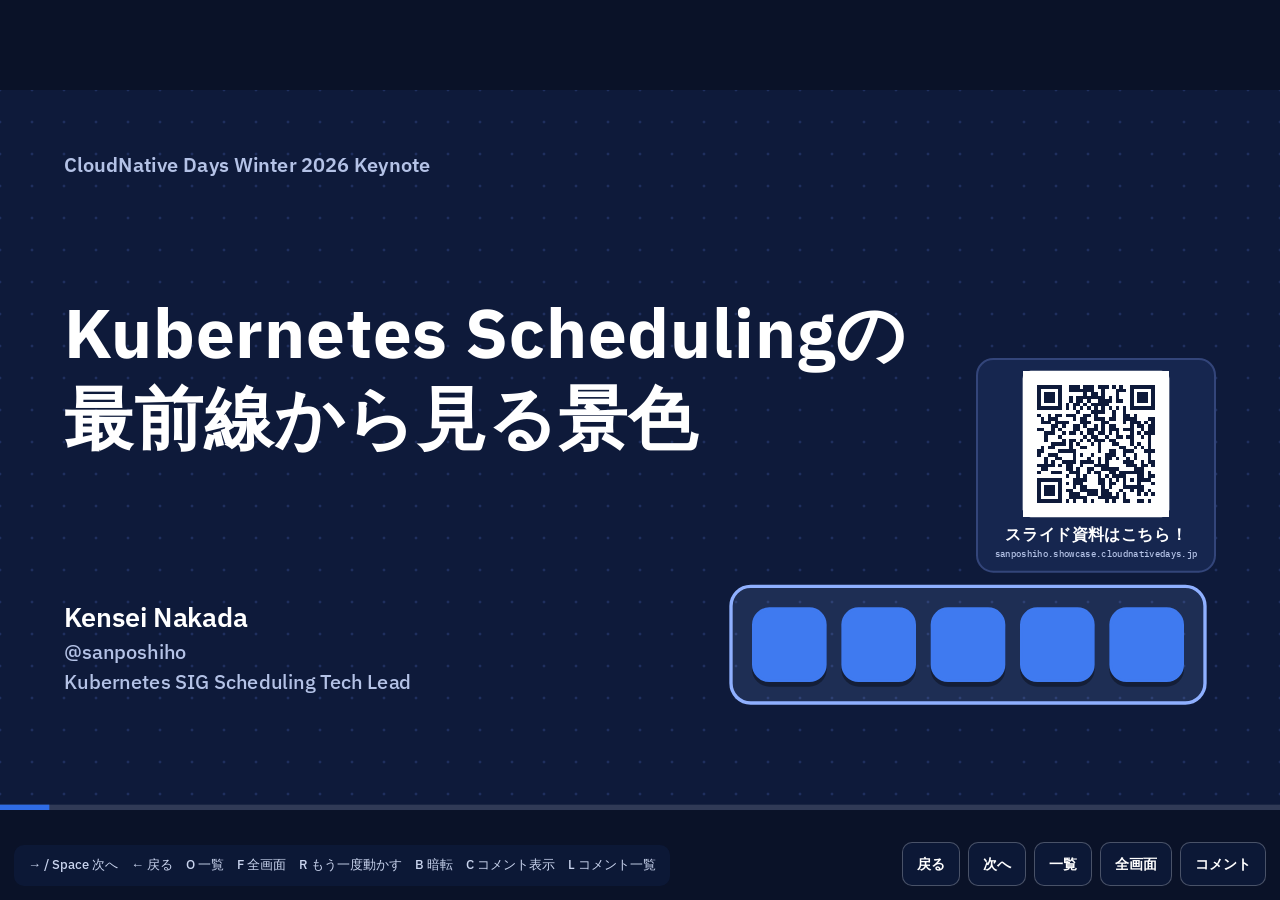
==== commit 16eee9a0: "Add separate QR codes for comments and slides" ====
--- a/index.html
+++ b/index.html
@@ -475,24 +475,27 @@
   transform: translateX(1920px); }
 /* 白い文字に濃いふち（スライドの文字と見分けがつくように）。ふちは、同じ文字を後ろに太く描いて作る */
 #cm .c::before { content: attr(data-t); position: absolute; left: 0; top: 0; z-index: -1; color: #0E1A3A; -webkit-text-stroke: 9px #0E1A3A; }
-/* 投稿ページのQRコード。サーバに繋がっていて、コメントを受け付けているあいだだけ出す。
-   コメントの層（#cm）より手前に置くので、コメントはこのカードの後ろを通り、QRコードは隠れない */
-.cmqr { position: absolute; z-index: 35; display: flex; align-items: center; gap: 22px; padding: 18px; border-radius: 26px;
-  background: var(--surface); border: 3px solid var(--line);
-  opacity: 0; visibility: hidden; transition: opacity .4s linear, visibility 0s linear .4s; }
+/* 投稿用と資料用のQRコード。コメントの層より手前に置き、読み取りを妨げない。
+   投稿用だけは、サーバに繋がっていてコメントを表示・受付しているあいだに出す。 */
+.qr-links { position: absolute; z-index: 35; right: 96px; top: 64px; display: flex; flex-direction: column; gap: 16px; }
+.qr-card { display: flex; flex-direction: column; align-items: center; gap: 10px; width: 360px; padding: 16px; border-radius: 26px;
+  background: var(--surface); border: 3px solid var(--line); color: var(--ink); text-align: center; text-decoration: none; }
+.qr-card:focus-visible { outline: 5px solid var(--k8s); outline-offset: 5px; }
+.cmqr { opacity: 0; visibility: hidden; transition: opacity .4s linear, visibility 0s linear .4s; }
 body.cm-live .cmqr { opacity: 1; visibility: visible; transition-delay: 0s; }
-.cmqr .qr { width: 216px; height: 216px; padding: 6px; background: #fff; border-radius: 12px; flex: none; }
-.cmqr .qr svg { display: block; width: 100%; height: 100%; }
-.cmqr p { margin: 0; display: grid; gap: 8px; }
-.cmqr b { font-size: 34px; line-height: 1.3; font-weight: 700; }
-.cmqr span { font: 500 21px/1.3 var(--font-code); color: var(--ink-2); }
-.cover .cmqr { right: 96px; top: 64px; flex-direction: column; gap: 12px; padding: 20px 22px 16px; text-align: center; background: #16264F; border-color: #33457A; color: #fff; }
-.cover .cmqr .qr { width: 250px; height: 250px; }
-.cover .cmqr b { font-size: 28px; }
-.cover .cmqr span { font-size: 16px; color: #B4C2E6; }
-/* 2枚目は、会場の後ろからでも読み取れるように大きく出す */
-.slide[data-key="me"] > .cmqr { right: 96px; top: 222px; flex-direction: column; gap: 16px; padding: 24px 24px 22px; text-align: center; }
-.slide[data-key="me"] > .cmqr .qr { width: 470px; height: 470px; }
+.qr-card .qr { width: 220px; height: 220px; background: #fff; border-radius: 12px; flex: none; }
+.qr-card .qr svg { display: block; width: 100%; height: 100%; }
+.qr-card p { margin: 0; display: grid; gap: 6px; }
+.qr-card b { font-size: 24px; line-height: 1.25; font-weight: 700; }
+.qr-card span { font: 500 14px/1.3 var(--font-code); color: var(--ink-2); }
+.cover .qr-card { background: #16264F; border-color: #33457A; color: #fff; }
+.cover .qr-card span { color: #B4C2E6; }
+/* 2枚目：自己紹介の右側で、2つとも表紙より大きく表示する。 */
+.slide[data-key="me"] > .qr-links { top: 124px; }
+.slide[data-key="me"] .qr-card { width: 416px; }
+.slide[data-key="me"] .qr-card .qr { width: 264px; height: 264px; }
+.slide[data-key="me"] .qr-card b { font-size: 28px; }
+.slide[data-key="me"] .qr-card span { font-size: 16px; }
 #toast { position: fixed; left: 50%; bottom: 64px; transform: translateX(-50%); z-index: 55; padding: 10px 18px; border-radius: 10px; background: rgba(14, 26, 58, .9); color: #fff;
   font: 600 16px var(--font-display); opacity: 0; pointer-events: none; transition: opacity .2s linear; }
 #toast.show { opacity: 1; }
@@ -589,7 +592,7 @@
   <h1>Kubernetes Schedulingの<br>最前線から見る景色</h1>
   <div class="who">Kensei Nakada<small>@sanposhiho</small><small>Kubernetes SIG Scheduling Tech Lead</small></div>
   <div class="scene" data-scene="title"></div>
-  <div class="cmqr"><div class="qr"><svg xmlns="http://www.w3.org/2000/svg" viewBox="-2 -2 37 37" shape-rendering="crispEdges" role="img" aria-label="コメント投稿ページのQRコード"><rect x="-2" y="-2" width="37" height="37" fill="#fff"/><path fill="#0E1A3A" d="M0 0h7v1h-7zM8 0h5v1h-5zM17 0h3v1h-3zM22 0h2v1h-2zM26 0h7v1h-7zM0 1h1v1h-1zM6 1h1v1h-1zM11 1h1v1h-1zM16 1h1v1h-1zM18 1h1v1h-1zM20 1h2v1h-2zM23 1h2v1h-2zM26 1h1v1h-1zM32 1h1v1h-1zM0 2h1v1h-1zM2 2h3v1h-3zM6 2h1v1h-1zM8 2h2v1h-2zM13 2h1v1h-1zM15 2h3v1h-3zM19 2h2v1h-2zM23 2h1v1h-1zM26 2h1v1h-1zM28 2h3v1h-3zM32 2h1v1h-1zM0 3h1v1h-1zM2 3h3v1h-3zM6 3h1v1h-1zM8 3h1v1h-1zM10 3h2v1h-2zM14 3h1v1h-1zM16 3h2v1h-2zM19 3h1v1h-1zM22 3h2v1h-2zM26 3h1v1h-1zM28 3h3v1h-3zM32 3h1v1h-1zM0 4h1v1h-1zM2 4h3v1h-3zM6 4h1v1h-1zM9 4h2v1h-2zM13 4h1v1h-1zM15 4h1v1h-1zM18 4h1v1h-1zM20 4h2v1h-2zM23 4h1v1h-1zM26 4h1v1h-1zM28 4h3v1h-3zM32 4h1v1h-1zM0 5h1v1h-1zM6 5h1v1h-1zM8 5h4v1h-4zM13 5h1v1h-1zM16 5h2v1h-2zM19 5h2v1h-2zM22 5h1v1h-1zM26 5h1v1h-1zM32 5h1v1h-1zM0 6h7v1h-7zM8 6h1v1h-1zM10 6h1v1h-1zM12 6h1v1h-1zM14 6h1v1h-1zM16 6h1v1h-1zM18 6h1v1h-1zM20 6h1v1h-1zM22 6h1v1h-1zM24 6h1v1h-1zM26 6h7v1h-7zM8 7h2v1h-2zM12 7h7v1h-7zM21 7h2v1h-2zM24 7h1v1h-1zM1 8h1v1h-1zM3 8h1v1h-1zM5 8h6v1h-6zM12 8h2v1h-2zM15 8h2v1h-2zM20 8h2v1h-2zM23 8h5v1h-5zM29 8h2v1h-2zM32 8h1v1h-1zM1 9h3v1h-3zM7 9h1v1h-1zM9 9h3v1h-3zM13 9h3v1h-3zM17 9h1v1h-1zM20 9h3v1h-3zM24 9h4v1h-4zM31 9h2v1h-2zM0 10h1v1h-1zM3 10h2v1h-2zM6 10h2v1h-2zM11 10h2v1h-2zM15 10h2v1h-2zM18 10h2v1h-2zM22 10h1v1h-1zM26 10h3v1h-3zM30 10h3v1h-3zM1 11h2v1h-2zM4 11h1v1h-1zM8 11h3v1h-3zM12 11h5v1h-5zM21 11h1v1h-1zM24 11h3v1h-3zM28 11h2v1h-2zM32 11h1v1h-1zM0 12h1v1h-1zM2 12h1v1h-1zM6 12h2v1h-2zM15 12h2v1h-2zM18 12h2v1h-2zM21 12h1v1h-1zM23 12h1v1h-1zM25 12h2v1h-2zM29 12h1v1h-1zM31 12h2v1h-2zM0 13h1v1h-1zM5 13h1v1h-1zM8 13h3v1h-3zM13 13h2v1h-2zM16 13h1v1h-1zM19 13h4v1h-4zM24 13h1v1h-1zM26 13h1v1h-1zM28 13h1v1h-1zM30 13h3v1h-3zM5 14h3v1h-3zM9 14h3v1h-3zM14 14h2v1h-2zM17 14h1v1h-1zM23 14h1v1h-1zM25 14h5v1h-5zM31 14h1v1h-1zM1 15h1v1h-1zM5 15h1v1h-1zM7 15h2v1h-2zM13 15h1v1h-1zM15 15h4v1h-4zM21 15h1v1h-1zM23 15h1v1h-1zM26 15h1v1h-1zM31 15h1v1h-1zM0 16h7v1h-7zM10 16h3v1h-3zM15 16h2v1h-2zM18 16h1v1h-1zM20 16h5v1h-5zM26 16h1v1h-1zM28 16h1v1h-1zM31 16h1v1h-1zM0 17h1v1h-1zM2 17h2v1h-2zM5 17h1v1h-1zM7 17h5v1h-5zM13 17h1v1h-1zM16 17h3v1h-3zM21 17h5v1h-5zM27 17h1v1h-1zM29 17h1v1h-1zM31 17h1v1h-1zM3 18h5v1h-5zM10 18h2v1h-2zM14 18h1v1h-1zM16 18h3v1h-3zM20 18h1v1h-1zM22 18h1v1h-1zM25 18h1v1h-1zM30 18h3v1h-3zM3 19h1v1h-1zM9 19h2v1h-2zM12 19h1v1h-1zM16 19h1v1h-1zM21 19h1v1h-1zM23 19h2v1h-2zM26 19h2v1h-2zM31 19h2v1h-2zM0 20h1v1h-1zM6 20h1v1h-1zM9 20h1v1h-1zM12 20h4v1h-4zM19 20h1v1h-1zM21 20h1v1h-1zM24 20h2v1h-2zM27 20h1v1h-1zM2 21h1v1h-1zM4 21h1v1h-1zM7 21h5v1h-5zM20 21h3v1h-3zM24 21h3v1h-3zM29 21h1v1h-1zM31 21h2v1h-2zM0 22h2v1h-2zM5 22h2v1h-2zM11 22h1v1h-1zM15 22h2v1h-2zM18 22h4v1h-4zM24 22h6v1h-6zM32 22h1v1h-1zM1 23h1v1h-1zM5 23h1v1h-1zM8 23h2v1h-2zM12 23h3v1h-3zM21 23h2v1h-2zM24 23h1v1h-1zM28 23h2v1h-2zM32 23h1v1h-1zM0 24h1v1h-1zM3 24h1v1h-1zM5 24h2v1h-2zM8 24h4v1h-4zM13 24h1v1h-1zM16 24h7v1h-7zM24 24h5v1h-5zM31 24h1v1h-1zM8 25h2v1h-2zM13 25h1v1h-1zM16 25h1v1h-1zM18 25h3v1h-3zM22 25h3v1h-3zM28 25h2v1h-2zM31 25h2v1h-2zM0 26h7v1h-7zM8 26h7v1h-7zM16 26h1v1h-1zM20 26h1v1h-1zM22 26h1v1h-1zM24 26h1v1h-1zM26 26h1v1h-1zM28 26h4v1h-4zM0 27h1v1h-1zM6 27h1v1h-1zM8 27h3v1h-3zM12 27h1v1h-1zM14 27h1v1h-1zM16 27h1v1h-1zM18 27h1v1h-1zM21 27h2v1h-2zM24 27h1v1h-1zM28 27h1v1h-1zM0 28h1v1h-1zM2 28h3v1h-3zM6 28h1v1h-1zM11 28h5v1h-5zM18 28h5v1h-5zM24 28h6v1h-6zM31 28h2v1h-2zM0 29h1v1h-1zM2 29h3v1h-3zM6 29h1v1h-1zM8 29h4v1h-4zM13 29h2v1h-2zM17 29h1v1h-1zM20 29h1v1h-1zM22 29h3v1h-3zM26 29h1v1h-1zM28 29h4v1h-4zM0 30h1v1h-1zM2 30h3v1h-3zM6 30h1v1h-1zM10 30h1v1h-1zM12 30h1v1h-1zM14 30h2v1h-2zM18 30h1v1h-1zM21 30h1v1h-1zM23 30h1v1h-1zM28 30h1v1h-1zM30 30h1v1h-1zM32 30h1v1h-1zM0 31h1v1h-1zM6 31h1v1h-1zM8 31h5v1h-5zM16 31h1v1h-1zM19 31h1v1h-1zM21 31h2v1h-2zM24 31h1v1h-1zM0 32h7v1h-7zM9 32h2v1h-2zM16 32h1v1h-1zM18 32h1v1h-1zM20 32h2v1h-2zM24 32h2v1h-2zM28 32h2v1h-2zM31 32h1v1h-1z"/></svg></div><p><b>質問やコメントはこちら！</b><span>comments.showcase.cloudnativedays.jp</span></p></div>
+  <div class="qr-links"><a class="qr-card cmqr" href="https://comments.showcase.cloudnativedays.jp/" target="_blank" rel="noopener noreferrer"><div class="qr"><svg xmlns="http://www.w3.org/2000/svg" viewBox="-4 -4 41 41" shape-rendering="crispEdges" role="img" aria-label="コメント投稿ページのQRコード"><rect x="-4" y="-4" width="41" height="41" fill="#fff"/><path fill="#0E1A3A" d="M0 0h7v1h-7zM8 0h5v1h-5zM17 0h3v1h-3zM22 0h2v1h-2zM26 0h7v1h-7zM0 1h1v1h-1zM6 1h1v1h-1zM11 1h1v1h-1zM16 1h1v1h-1zM18 1h1v1h-1zM20 1h2v1h-2zM23 1h2v1h-2zM26 1h1v1h-1zM32 1h1v1h-1zM0 2h1v1h-1zM2 2h3v1h-3zM6 2h1v1h-1zM8 2h2v1h-2zM13 2h1v1h-1zM15 2h3v1h-3zM19 2h2v1h-2zM23 2h1v1h-1zM26 2h1v1h-1zM28 2h3v1h-3zM32 2h1v1h-1zM0 3h1v1h-1zM2 3h3v1h-3zM6 3h1v1h-1zM8 3h1v1h-1zM10 3h2v1h-2zM14 3h1v1h-1zM16 3h2v1h-2zM19 3h1v1h-1zM22 3h2v1h-2zM26 3h1v1h-1zM28 3h3v1h-3zM32 3h1v1h-1zM0 4h1v1h-1zM2 4h3v1h-3zM6 4h1v1h-1zM9 4h2v1h-2zM13 4h1v1h-1zM15 4h1v1h-1zM18 4h1v1h-1zM20 4h2v1h-2zM23 4h1v1h-1zM26 4h1v1h-1zM28 4h3v1h-3zM32 4h1v1h-1zM0 5h1v1h-1zM6 5h1v1h-1zM8 5h4v1h-4zM13 5h1v1h-1zM16 5h2v1h-2zM19 5h2v1h-2zM22 5h1v1h-1zM26 5h1v1h-1zM32 5h1v1h-1zM0 6h7v1h-7zM8 6h1v1h-1zM10 6h1v1h-1zM12 6h1v1h-1zM14 6h1v1h-1zM16 6h1v1h-1zM18 6h1v1h-1zM20 6h1v1h-1zM22 6h1v1h-1zM24 6h1v1h-1zM26 6h7v1h-7zM8 7h2v1h-2zM12 7h7v1h-7zM21 7h2v1h-2zM24 7h1v1h-1zM1 8h1v1h-1zM3 8h1v1h-1zM5 8h6v1h-6zM12 8h2v1h-2zM15 8h2v1h-2zM20 8h2v1h-2zM23 8h5v1h-5zM29 8h2v1h-2zM32 8h1v1h-1zM1 9h3v1h-3zM7 9h1v1h-1zM9 9h3v1h-3zM13 9h3v1h-3zM17 9h1v1h-1zM20 9h3v1h-3zM24 9h4v1h-4zM31 9h2v1h-2zM0 10h1v1h-1zM3 10h2v1h-2zM6 10h2v1h-2zM11 10h2v1h-2zM15 10h2v1h-2zM18 10h2v1h-2zM22 10h1v1h-1zM26 10h3v1h-3zM30 10h3v1h-3zM1 11h2v1h-2zM4 11h1v1h-1zM8 11h3v1h-3zM12 11h5v1h-5zM21 11h1v1h-1zM24 11h3v1h-3zM28 11h2v1h-2zM32 11h1v1h-1zM0 12h1v1h-1zM2 12h1v1h-1zM6 12h2v1h-2zM15 12h2v1h-2zM18 12h2v1h-2zM21 12h1v1h-1zM23 12h1v1h-1zM25 12h2v1h-2zM29 12h1v1h-1zM31 12h2v1h-2zM0 13h1v1h-1zM5 13h1v1h-1zM8 13h3v1h-3zM13 13h2v1h-2zM16 13h1v1h-1zM19 13h4v1h-4zM24 13h1v1h-1zM26 13h1v1h-1zM28 13h1v1h-1zM30 13h3v1h-3zM5 14h3v1h-3zM9 14h3v1h-3zM14 14h2v1h-2zM17 14h1v1h-1zM23 14h1v1h-1zM25 14h5v1h-5zM31 14h1v1h-1zM1 15h1v1h-1zM5 15h1v1h-1zM7 15h2v1h-2zM13 15h1v1h-1zM15 15h4v1h-4zM21 15h1v1h-1zM23 15h1v1h-1zM26 15h1v1h-1zM31 15h1v1h-1zM0 16h7v1h-7zM10 16h3v1h-3zM15 16h2v1h-2zM18 16h1v1h-1zM20 16h5v1h-5zM26 16h1v1h-1zM28 16h1v1h-1zM31 16h1v1h-1zM0 17h1v1h-1zM2 17h2v1h-2zM5 17h1v1h-1zM7 17h5v1h-5zM13 17h1v1h-1zM16 17h3v1h-3zM21 17h5v1h-5zM27 17h1v1h-1zM29 17h1v1h-1zM31 17h1v1h-1zM3 18h5v1h-5zM10 18h2v1h-2zM14 18h1v1h-1zM16 18h3v1h-3zM20 18h1v1h-1zM22 18h1v1h-1zM25 18h1v1h-1zM30 18h3v1h-3zM3 19h1v1h-1zM9 19h2v1h-2zM12 19h1v1h-1zM16 19h1v1h-1zM21 19h1v1h-1zM23 19h2v1h-2zM26 19h2v1h-2zM31 19h2v1h-2zM0 20h1v1h-1zM6 20h1v1h-1zM9 20h1v1h-1zM12 20h4v1h-4zM19 20h1v1h-1zM21 20h1v1h-1zM24 20h2v1h-2zM27 20h1v1h-1zM2 21h1v1h-1zM4 21h1v1h-1zM7 21h5v1h-5zM20 21h3v1h-3zM24 21h3v1h-3zM29 21h1v1h-1zM31 21h2v1h-2zM0 22h2v1h-2zM5 22h2v1h-2zM11 22h1v1h-1zM15 22h2v1h-2zM18 22h4v1h-4zM24 22h6v1h-6zM32 22h1v1h-1zM1 23h1v1h-1zM5 23h1v1h-1zM8 23h2v1h-2zM12 23h3v1h-3zM21 23h2v1h-2zM24 23h1v1h-1zM28 23h2v1h-2zM32 23h1v1h-1zM0 24h1v1h-1zM3 24h1v1h-1zM5 24h2v1h-2zM8 24h4v1h-4zM13 24h1v1h-1zM16 24h7v1h-7zM24 24h5v1h-5zM31 24h1v1h-1zM8 25h2v1h-2zM13 25h1v1h-1zM16 25h1v1h-1zM18 25h3v1h-3zM22 25h3v1h-3zM28 25h2v1h-2zM31 25h2v1h-2zM0 26h7v1h-7zM8 26h7v1h-7zM16 26h1v1h-1zM20 26h1v1h-1zM22 26h1v1h-1zM24 26h1v1h-1zM26 26h1v1h-1zM28 26h4v1h-4zM0 27h1v1h-1zM6 27h1v1h-1zM8 27h3v1h-3zM12 27h1v1h-1zM14 27h1v1h-1zM16 27h1v1h-1zM18 27h1v1h-1zM21 27h2v1h-2zM24 27h1v1h-1zM28 27h1v1h-1zM0 28h1v1h-1zM2 28h3v1h-3zM6 28h1v1h-1zM11 28h5v1h-5zM18 28h5v1h-5zM24 28h6v1h-6zM31 28h2v1h-2zM0 29h1v1h-1zM2 29h3v1h-3zM6 29h1v1h-1zM8 29h4v1h-4zM13 29h2v1h-2zM17 29h1v1h-1zM20 29h1v1h-1zM22 29h3v1h-3zM26 29h1v1h-1zM28 29h4v1h-4zM0 30h1v1h-1zM2 30h3v1h-3zM6 30h1v1h-1zM10 30h1v1h-1zM12 30h1v1h-1zM14 30h2v1h-2zM18 30h1v1h-1zM21 30h1v1h-1zM23 30h1v1h-1zM28 30h1v1h-1zM30 30h1v1h-1zM32 30h1v1h-1zM0 31h1v1h-1zM6 31h1v1h-1zM8 31h5v1h-5zM16 31h1v1h-1zM19 31h1v1h-1zM21 31h2v1h-2zM24 31h1v1h-1zM0 32h7v1h-7zM9 32h2v1h-2zM16 32h1v1h-1zM18 32h1v1h-1zM20 32h2v1h-2zM24 32h2v1h-2zM28 32h2v1h-2zM31 32h1v1h-1z"/></svg></div><p><b>質問やコメントはこちら！</b><span>comments.showcase.cloudnativedays.jp</span></p></a><a class="qr-card slides-qr" href="https://sanposhiho.showcase.cloudnativedays.jp/" target="_blank" rel="noopener noreferrer"><div class="qr"><svg xmlns="http://www.w3.org/2000/svg" viewBox="-4 -4 41 41" shape-rendering="crispEdges" role="img" aria-label="スライド資料のQRコード"><rect x="-4" y="-4" width="41" height="41" fill="#fff"/><path fill="#0E1A3A" d="M0 0h7v1h-7zM9 0h3v1h-3zM13 0h3v1h-3zM17 0h3v1h-3zM21 0h1v1h-1zM23 0h1v1h-1zM26 0h7v1h-7zM0 1h1v1h-1zM6 1h1v1h-1zM9 1h7v1h-7zM18 1h1v1h-1zM22 1h3v1h-3zM26 1h1v1h-1zM32 1h1v1h-1zM0 2h1v1h-1zM2 2h3v1h-3zM6 2h1v1h-1zM13 2h1v1h-1zM15 2h2v1h-2zM18 2h1v1h-1zM22 2h1v1h-1zM26 2h1v1h-1zM28 2h3v1h-3zM32 2h1v1h-1zM0 3h1v1h-1zM2 3h3v1h-3zM6 3h1v1h-1zM9 3h1v1h-1zM11 3h8v1h-8zM20 3h1v1h-1zM22 3h1v1h-1zM26 3h1v1h-1zM28 3h3v1h-3zM32 3h1v1h-1zM0 4h1v1h-1zM2 4h3v1h-3zM6 4h1v1h-1zM9 4h1v1h-1zM11 4h2v1h-2zM14 4h1v1h-1zM17 4h4v1h-4zM22 4h2v1h-2zM26 4h1v1h-1zM28 4h3v1h-3zM32 4h1v1h-1zM0 5h1v1h-1zM6 5h1v1h-1zM8 5h1v1h-1zM10 5h2v1h-2zM13 5h1v1h-1zM15 5h5v1h-5zM26 5h1v1h-1zM32 5h1v1h-1zM0 6h7v1h-7zM8 6h1v1h-1zM10 6h1v1h-1zM12 6h1v1h-1zM14 6h1v1h-1zM16 6h1v1h-1zM18 6h1v1h-1zM20 6h1v1h-1zM22 6h1v1h-1zM24 6h1v1h-1zM26 6h7v1h-7zM11 7h1v1h-1zM15 7h4v1h-4zM21 7h1v1h-1zM24 7h1v1h-1zM0 8h1v1h-1zM3 8h1v1h-1zM5 8h2v1h-2zM8 8h3v1h-3zM13 8h2v1h-2zM16 8h1v1h-1zM21 8h1v1h-1zM24 8h2v1h-2zM27 8h1v1h-1zM1 9h1v1h-1zM3 9h3v1h-3zM10 9h1v1h-1zM12 9h2v1h-2zM16 9h3v1h-3zM20 9h2v1h-2zM24 9h4v1h-4zM31 9h2v1h-2zM1 10h3v1h-3zM5 10h4v1h-4zM12 10h3v1h-3zM18 10h2v1h-2zM24 10h1v1h-1zM26 10h3v1h-3zM30 10h1v1h-1zM32 10h1v1h-1zM4 11h2v1h-2zM7 11h1v1h-1zM10 11h2v1h-2zM13 11h1v1h-1zM16 11h1v1h-1zM18 11h1v1h-1zM20 11h2v1h-2zM26 11h1v1h-1zM28 11h2v1h-2zM31 11h2v1h-2zM0 12h2v1h-2zM4 12h1v1h-1zM6 12h1v1h-1zM10 12h2v1h-2zM14 12h3v1h-3zM18 12h1v1h-1zM20 12h3v1h-3zM24 12h3v1h-3zM29 12h1v1h-1zM31 12h2v1h-2zM2 13h3v1h-3zM7 13h1v1h-1zM9 13h2v1h-2zM12 13h1v1h-1zM14 13h2v1h-2zM17 13h2v1h-2zM20 13h1v1h-1zM22 13h1v1h-1zM26 13h1v1h-1zM28 13h1v1h-1zM30 13h3v1h-3zM2 14h1v1h-1zM6 14h1v1h-1zM13 14h1v1h-1zM15 14h2v1h-2zM19 14h1v1h-1zM22 14h2v1h-2zM25 14h2v1h-2zM29 14h1v1h-1zM31 14h1v1h-1zM2 15h1v1h-1zM7 15h1v1h-1zM9 15h2v1h-2zM12 15h1v1h-1zM14 15h1v1h-1zM16 15h3v1h-3zM20 15h2v1h-2zM26 15h1v1h-1zM31 15h1v1h-1zM4 16h4v1h-4zM9 16h1v1h-1zM11 16h1v1h-1zM15 16h1v1h-1zM17 16h1v1h-1zM21 16h2v1h-2zM26 16h1v1h-1zM28 16h1v1h-1zM31 16h1v1h-1zM1 17h1v1h-1zM3 17h2v1h-2zM9 17h1v1h-1zM12 17h2v1h-2zM17 17h1v1h-1zM23 17h2v1h-2zM27 17h1v1h-1zM29 17h1v1h-1zM31 17h1v1h-1zM0 18h2v1h-2zM6 18h5v1h-5zM17 18h1v1h-1zM20 18h2v1h-2zM24 18h3v1h-3zM30 18h3v1h-3zM0 19h1v1h-1zM3 19h3v1h-3zM10 19h1v1h-1zM12 19h1v1h-1zM15 19h1v1h-1zM19 19h3v1h-3zM24 19h1v1h-1zM27 19h1v1h-1zM31 19h1v1h-1zM2 20h1v1h-1zM5 20h2v1h-2zM10 20h1v1h-1zM14 20h1v1h-1zM17 20h1v1h-1zM19 20h2v1h-2zM22 20h1v1h-1zM25 20h1v1h-1zM27 20h1v1h-1zM31 20h1v1h-1zM2 21h1v1h-1zM4 21h1v1h-1zM7 21h4v1h-4zM12 21h4v1h-4zM17 21h1v1h-1zM19 21h1v1h-1zM24 21h3v1h-3zM29 21h1v1h-1zM31 21h2v1h-2zM0 22h5v1h-5zM6 22h1v1h-1zM8 22h2v1h-2zM12 22h1v1h-1zM16 22h4v1h-4zM25 22h3v1h-3zM29 22h2v1h-2zM32 22h1v1h-1zM1 23h2v1h-2zM8 23h2v1h-2zM11 23h1v1h-1zM14 23h2v1h-2zM18 23h5v1h-5zM27 23h3v1h-3zM0 24h1v1h-1zM4 24h3v1h-3zM9 24h3v1h-3zM14 24h1v1h-1zM16 24h2v1h-2zM20 24h2v1h-2zM23 24h7v1h-7zM31 24h1v1h-1zM8 25h1v1h-1zM11 25h1v1h-1zM13 25h1v1h-1zM17 25h1v1h-1zM19 25h1v1h-1zM21 25h4v1h-4zM28 25h2v1h-2zM31 25h2v1h-2zM0 26h7v1h-7zM10 26h4v1h-4zM17 26h2v1h-2zM20 26h1v1h-1zM22 26h1v1h-1zM24 26h1v1h-1zM26 26h1v1h-1zM28 26h4v1h-4zM0 27h1v1h-1zM6 27h1v1h-1zM8 27h1v1h-1zM10 27h3v1h-3zM17 27h2v1h-2zM20 27h2v1h-2zM24 27h1v1h-1zM28 27h1v1h-1zM32 27h1v1h-1zM0 28h1v1h-1zM2 28h3v1h-3zM6 28h1v1h-1zM10 28h1v1h-1zM12 28h2v1h-2zM18 28h1v1h-1zM20 28h1v1h-1zM24 28h6v1h-6zM0 29h1v1h-1zM2 29h3v1h-3zM6 29h1v1h-1zM8 29h2v1h-2zM12 29h5v1h-5zM18 29h2v1h-2zM23 29h1v1h-1zM26 29h1v1h-1zM28 29h2v1h-2zM31 29h1v1h-1zM0 30h1v1h-1zM2 30h3v1h-3zM6 30h1v1h-1zM9 30h3v1h-3zM14 30h3v1h-3zM18 30h3v1h-3zM22 30h1v1h-1zM24 30h1v1h-1zM28 30h1v1h-1zM30 30h1v1h-1zM32 30h1v1h-1zM0 31h1v1h-1zM6 31h1v1h-1zM9 31h5v1h-5zM17 31h6v1h-6zM24 31h1v1h-1zM0 32h7v1h-7zM8 32h1v1h-1zM10 32h1v1h-1zM13 32h1v1h-1zM15 32h1v1h-1zM19 32h1v1h-1zM21 32h1v1h-1zM24 32h2v1h-2zM28 32h2v1h-2zM31 32h1v1h-1z"/></svg></div><p><b>スライド資料はこちら！</b><span>sanposhiho.showcase.cloudnativedays.jp</span></p></a></div>
 </section>
 
 <!-- 2 -->
@@ -609,7 +612,7 @@
       </div>
     </div>
   </div>
-  <div class="cmqr"><div class="qr"><svg xmlns="http://www.w3.org/2000/svg" viewBox="-2 -2 37 37" shape-rendering="crispEdges" role="img" aria-label="コメント投稿ページのQRコード"><rect x="-2" y="-2" width="37" height="37" fill="#fff"/><path fill="#0E1A3A" d="M0 0h7v1h-7zM8 0h5v1h-5zM17 0h3v1h-3zM22 0h2v1h-2zM26 0h7v1h-7zM0 1h1v1h-1zM6 1h1v1h-1zM11 1h1v1h-1zM16 1h1v1h-1zM18 1h1v1h-1zM20 1h2v1h-2zM23 1h2v1h-2zM26 1h1v1h-1zM32 1h1v1h-1zM0 2h1v1h-1zM2 2h3v1h-3zM6 2h1v1h-1zM8 2h2v1h-2zM13 2h1v1h-1zM15 2h3v1h-3zM19 2h2v1h-2zM23 2h1v1h-1zM26 2h1v1h-1zM28 2h3v1h-3zM32 2h1v1h-1zM0 3h1v1h-1zM2 3h3v1h-3zM6 3h1v1h-1zM8 3h1v1h-1zM10 3h2v1h-2zM14 3h1v1h-1zM16 3h2v1h-2zM19 3h1v1h-1zM22 3h2v1h-2zM26 3h1v1h-1zM28 3h3v1h-3zM32 3h1v1h-1zM0 4h1v1h-1zM2 4h3v1h-3zM6 4h1v1h-1zM9 4h2v1h-2zM13 4h1v1h-1zM15 4h1v1h-1zM18 4h1v1h-1zM20 4h2v1h-2zM23 4h1v1h-1zM26 4h1v1h-1zM28 4h3v1h-3zM32 4h1v1h-1zM0 5h1v1h-1zM6 5h1v1h-1zM8 5h4v1h-4zM13 5h1v1h-1zM16 5h2v1h-2zM19 5h2v1h-2zM22 5h1v1h-1zM26 5h1v1h-1zM32 5h1v1h-1zM0 6h7v1h-7zM8 6h1v1h-1zM10 6h1v1h-1zM12 6h1v1h-1zM14 6h1v1h-1zM16 6h1v1h-1zM18 6h1v1h-1zM20 6h1v1h-1zM22 6h1v1h-1zM24 6h1v1h-1zM26 6h7v1h-7zM8 7h2v1h-2zM12 7h7v1h-7zM21 7h2v1h-2zM24 7h1v1h-1zM1 8h1v1h-1zM3 8h1v1h-1zM5 8h6v1h-6zM12 8h2v1h-2zM15 8h2v1h-2zM20 8h2v1h-2zM23 8h5v1h-5zM29 8h2v1h-2zM32 8h1v1h-1zM1 9h3v1h-3zM7 9h1v1h-1zM9 9h3v1h-3zM13 9h3v1h-3zM17 9h1v1h-1zM20 9h3v1h-3zM24 9h4v1h-4zM31 9h2v1h-2zM0 10h1v1h-1zM3 10h2v1h-2zM6 10h2v1h-2zM11 10h2v1h-2zM15 10h2v1h-2zM18 10h2v1h-2zM22 10h1v1h-1zM26 10h3v1h-3zM30 10h3v1h-3zM1 11h2v1h-2zM4 11h1v1h-1zM8 11h3v1h-3zM12 11h5v1h-5zM21 11h1v1h-1zM24 11h3v1h-3zM28 11h2v1h-2zM32 11h1v1h-1zM0 12h1v1h-1zM2 12h1v1h-1zM6 12h2v1h-2zM15 12h2v1h-2zM18 12h2v1h-2zM21 12h1v1h-1zM23 12h1v1h-1zM25 12h2v1h-2zM29 12h1v1h-1zM31 12h2v1h-2zM0 13h1v1h-1zM5 13h1v1h-1zM8 13h3v1h-3zM13 13h2v1h-2zM16 13h1v1h-1zM19 13h4v1h-4zM24 13h1v1h-1zM26 13h1v1h-1zM28 13h1v1h-1zM30 13h3v1h-3zM5 14h3v1h-3zM9 14h3v1h-3zM14 14h2v1h-2zM17 14h1v1h-1zM23 14h1v1h-1zM25 14h5v1h-5zM31 14h1v1h-1zM1 15h1v1h-1zM5 15h1v1h-1zM7 15h2v1h-2zM13 15h1v1h-1zM15 15h4v1h-4zM21 15h1v1h-1zM23 15h1v1h-1zM26 15h1v1h-1zM31 15h1v1h-1zM0 16h7v1h-7zM10 16h3v1h-3zM15 16h2v1h-2zM18 16h1v1h-1zM20 16h5v1h-5zM26 16h1v1h-1zM28 16h1v1h-1zM31 16h1v1h-1zM0 17h1v1h-1zM2 17h2v1h-2zM5 17h1v1h-1zM7 17h5v1h-5zM13 17h1v1h-1zM16 17h3v1h-3zM21 17h5v1h-5zM27 17h1v1h-1zM29 17h1v1h-1zM31 17h1v1h-1zM3 18h5v1h-5zM10 18h2v1h-2zM14 18h1v1h-1zM16 18h3v1h-3zM20 18h1v1h-1zM22 18h1v1h-1zM25 18h1v1h-1zM30 18h3v1h-3zM3 19h1v1h-1zM9 19h2v1h-2zM12 19h1v1h-1zM16 19h1v1h-1zM21 19h1v1h-1zM23 19h2v1h-2zM26 19h2v1h-2zM31 19h2v1h-2zM0 20h1v1h-1zM6 20h1v1h-1zM9 20h1v1h-1zM12 20h4v1h-4zM19 20h1v1h-1zM21 20h1v1h-1zM24 20h2v1h-2zM27 20h1v1h-1zM2 21h1v1h-1zM4 21h1v1h-1zM7 21h5v1h-5zM20 21h3v1h-3zM24 21h3v1h-3zM29 21h1v1h-1zM31 21h2v1h-2zM0 22h2v1h-2zM5 22h2v1h-2zM11 22h1v1h-1zM15 22h2v1h-2zM18 22h4v1h-4zM24 22h6v1h-6zM32 22h1v1h-1zM1 23h1v1h-1zM5 23h1v1h-1zM8 23h2v1h-2zM12 23h3v1h-3zM21 23h2v1h-2zM24 23h1v1h-1zM28 23h2v1h-2zM32 23h1v1h-1zM0 24h1v1h-1zM3 24h1v1h-1zM5 24h2v1h-2zM8 24h4v1h-4zM13 24h1v1h-1zM16 24h7v1h-7zM24 24h5v1h-5zM31 24h1v1h-1zM8 25h2v1h-2zM13 25h1v1h-1zM16 25h1v1h-1zM18 25h3v1h-3zM22 25h3v1h-3zM28 25h2v1h-2zM31 25h2v1h-2zM0 26h7v1h-7zM8 26h7v1h-7zM16 26h1v1h-1zM20 26h1v1h-1zM22 26h1v1h-1zM24 26h1v1h-1zM26 26h1v1h-1zM28 26h4v1h-4zM0 27h1v1h-1zM6 27h1v1h-1zM8 27h3v1h-3zM12 27h1v1h-1zM14 27h1v1h-1zM16 27h1v1h-1zM18 27h1v1h-1zM21 27h2v1h-2zM24 27h1v1h-1zM28 27h1v1h-1zM0 28h1v1h-1zM2 28h3v1h-3zM6 28h1v1h-1zM11 28h5v1h-5zM18 28h5v1h-5zM24 28h6v1h-6zM31 28h2v1h-2zM0 29h1v1h-1zM2 29h3v1h-3zM6 29h1v1h-1zM8 29h4v1h-4zM13 29h2v1h-2zM17 29h1v1h-1zM20 29h1v1h-1zM22 29h3v1h-3zM26 29h1v1h-1zM28 29h4v1h-4zM0 30h1v1h-1zM2 30h3v1h-3zM6 30h1v1h-1zM10 30h1v1h-1zM12 30h1v1h-1zM14 30h2v1h-2zM18 30h1v1h-1zM21 30h1v1h-1zM23 30h1v1h-1zM28 30h1v1h-1zM30 30h1v1h-1zM32 30h1v1h-1zM0 31h1v1h-1zM6 31h1v1h-1zM8 31h5v1h-5zM16 31h1v1h-1zM19 31h1v1h-1zM21 31h2v1h-2zM24 31h1v1h-1zM0 32h7v1h-7zM9 32h2v1h-2zM16 32h1v1h-1zM18 32h1v1h-1zM20 32h2v1h-2zM24 32h2v1h-2zM28 32h2v1h-2zM31 32h1v1h-1z"/></svg></div><p><b>質問やコメントはこちら！</b><span>comments.showcase.cloudnativedays.jp</span></p></div>
+  <div class="qr-links"><a class="qr-card cmqr" href="https://comments.showcase.cloudnativedays.jp/" target="_blank" rel="noopener noreferrer"><div class="qr"><svg xmlns="http://www.w3.org/2000/svg" viewBox="-4 -4 41 41" shape-rendering="crispEdges" role="img" aria-label="コメント投稿ページのQRコード"><rect x="-4" y="-4" width="41" height="41" fill="#fff"/><path fill="#0E1A3A" d="M0 0h7v1h-7zM8 0h5v1h-5zM17 0h3v1h-3zM22 0h2v1h-2zM26 0h7v1h-7zM0 1h1v1h-1zM6 1h1v1h-1zM11 1h1v1h-1zM16 1h1v1h-1zM18 1h1v1h-1zM20 1h2v1h-2zM23 1h2v1h-2zM26 1h1v1h-1zM32 1h1v1h-1zM0 2h1v1h-1zM2 2h3v1h-3zM6 2h1v1h-1zM8 2h2v1h-2zM13 2h1v1h-1zM15 2h3v1h-3zM19 2h2v1h-2zM23 2h1v1h-1zM26 2h1v1h-1zM28 2h3v1h-3zM32 2h1v1h-1zM0 3h1v1h-1zM2 3h3v1h-3zM6 3h1v1h-1zM8 3h1v1h-1zM10 3h2v1h-2zM14 3h1v1h-1zM16 3h2v1h-2zM19 3h1v1h-1zM22 3h2v1h-2zM26 3h1v1h-1zM28 3h3v1h-3zM32 3h1v1h-1zM0 4h1v1h-1zM2 4h3v1h-3zM6 4h1v1h-1zM9 4h2v1h-2zM13 4h1v1h-1zM15 4h1v1h-1zM18 4h1v1h-1zM20 4h2v1h-2zM23 4h1v1h-1zM26 4h1v1h-1zM28 4h3v1h-3zM32 4h1v1h-1zM0 5h1v1h-1zM6 5h1v1h-1zM8 5h4v1h-4zM13 5h1v1h-1zM16 5h2v1h-2zM19 5h2v1h-2zM22 5h1v1h-1zM26 5h1v1h-1zM32 5h1v1h-1zM0 6h7v1h-7zM8 6h1v1h-1zM10 6h1v1h-1zM12 6h1v1h-1zM14 6h1v1h-1zM16 6h1v1h-1zM18 6h1v1h-1zM20 6h1v1h-1zM22 6h1v1h-1zM24 6h1v1h-1zM26 6h7v1h-7zM8 7h2v1h-2zM12 7h7v1h-7zM21 7h2v1h-2zM24 7h1v1h-1zM1 8h1v1h-1zM3 8h1v1h-1zM5 8h6v1h-6zM12 8h2v1h-2zM15 8h2v1h-2zM20 8h2v1h-2zM23 8h5v1h-5zM29 8h2v1h-2zM32 8h1v1h-1zM1 9h3v1h-3zM7 9h1v1h-1zM9 9h3v1h-3zM13 9h3v1h-3zM17 9h1v1h-1zM20 9h3v1h-3zM24 9h4v1h-4zM31 9h2v1h-2zM0 10h1v1h-1zM3 10h2v1h-2zM6 10h2v1h-2zM11 10h2v1h-2zM15 10h2v1h-2zM18 10h2v1h-2zM22 10h1v1h-1zM26 10h3v1h-3zM30 10h3v1h-3zM1 11h2v1h-2zM4 11h1v1h-1zM8 11h3v1h-3zM12 11h5v1h-5zM21 11h1v1h-1zM24 11h3v1h-3zM28 11h2v1h-2zM32 11h1v1h-1zM0 12h1v1h-1zM2 12h1v1h-1zM6 12h2v1h-2zM15 12h2v1h-2zM18 12h2v1h-2zM21 12h1v1h-1zM23 12h1v1h-1zM25 12h2v1h-2zM29 12h1v1h-1zM31 12h2v1h-2zM0 13h1v1h-1zM5 13h1v1h-1zM8 13h3v1h-3zM13 13h2v1h-2zM16 13h1v1h-1zM19 13h4v1h-4zM24 13h1v1h-1zM26 13h1v1h-1zM28 13h1v1h-1zM30 13h3v1h-3zM5 14h3v1h-3zM9 14h3v1h-3zM14 14h2v1h-2zM17 14h1v1h-1zM23 14h1v1h-1zM25 14h5v1h-5zM31 14h1v1h-1zM1 15h1v1h-1zM5 15h1v1h-1zM7 15h2v1h-2zM13 15h1v1h-1zM15 15h4v1h-4zM21 15h1v1h-1zM23 15h1v1h-1zM26 15h1v1h-1zM31 15h1v1h-1zM0 16h7v1h-7zM10 16h3v1h-3zM15 16h2v1h-2zM18 16h1v1h-1zM20 16h5v1h-5zM26 16h1v1h-1zM28 16h1v1h-1zM31 16h1v1h-1zM0 17h1v1h-1zM2 17h2v1h-2zM5 17h1v1h-1zM7 17h5v1h-5zM13 17h1v1h-1zM16 17h3v1h-3zM21 17h5v1h-5zM27 17h1v1h-1zM29 17h1v1h-1zM31 17h1v1h-1zM3 18h5v1h-5zM10 18h2v1h-2zM14 18h1v1h-1zM16 18h3v1h-3zM20 18h1v1h-1zM22 18h1v1h-1zM25 18h1v1h-1zM30 18h3v1h-3zM3 19h1v1h-1zM9 19h2v1h-2zM12 19h1v1h-1zM16 19h1v1h-1zM21 19h1v1h-1zM23 19h2v1h-2zM26 19h2v1h-2zM31 19h2v1h-2zM0 20h1v1h-1zM6 20h1v1h-1zM9 20h1v1h-1zM12 20h4v1h-4zM19 20h1v1h-1zM21 20h1v1h-1zM24 20h2v1h-2zM27 20h1v1h-1zM2 21h1v1h-1zM4 21h1v1h-1zM7 21h5v1h-5zM20 21h3v1h-3zM24 21h3v1h-3zM29 21h1v1h-1zM31 21h2v1h-2zM0 22h2v1h-2zM5 22h2v1h-2zM11 22h1v1h-1zM15 22h2v1h-2zM18 22h4v1h-4zM24 22h6v1h-6zM32 22h1v1h-1zM1 23h1v1h-1zM5 23h1v1h-1zM8 23h2v1h-2zM12 23h3v1h-3zM21 23h2v1h-2zM24 23h1v1h-1zM28 23h2v1h-2zM32 23h1v1h-1zM0 24h1v1h-1zM3 24h1v1h-1zM5 24h2v1h-2zM8 24h4v1h-4zM13 24h1v1h-1zM16 24h7v1h-7zM24 24h5v1h-5zM31 24h1v1h-1zM8 25h2v1h-2zM13 25h1v1h-1zM16 25h1v1h-1zM18 25h3v1h-3zM22 25h3v1h-3zM28 25h2v1h-2zM31 25h2v1h-2zM0 26h7v1h-7zM8 26h7v1h-7zM16 26h1v1h-1zM20 26h1v1h-1zM22 26h1v1h-1zM24 26h1v1h-1zM26 26h1v1h-1zM28 26h4v1h-4zM0 27h1v1h-1zM6 27h1v1h-1zM8 27h3v1h-3zM12 27h1v1h-1zM14 27h1v1h-1zM16 27h1v1h-1zM18 27h1v1h-1zM21 27h2v1h-2zM24 27h1v1h-1zM28 27h1v1h-1zM0 28h1v1h-1zM2 28h3v1h-3zM6 28h1v1h-1zM11 28h5v1h-5zM18 28h5v1h-5zM24 28h6v1h-6zM31 28h2v1h-2zM0 29h1v1h-1zM2 29h3v1h-3zM6 29h1v1h-1zM8 29h4v1h-4zM13 29h2v1h-2zM17 29h1v1h-1zM20 29h1v1h-1zM22 29h3v1h-3zM26 29h1v1h-1zM28 29h4v1h-4zM0 30h1v1h-1zM2 30h3v1h-3zM6 30h1v1h-1zM10 30h1v1h-1zM12 30h1v1h-1zM14 30h2v1h-2zM18 30h1v1h-1zM21 30h1v1h-1zM23 30h1v1h-1zM28 30h1v1h-1zM30 30h1v1h-1zM32 30h1v1h-1zM0 31h1v1h-1zM6 31h1v1h-1zM8 31h5v1h-5zM16 31h1v1h-1zM19 31h1v1h-1zM21 31h2v1h-2zM24 31h1v1h-1zM0 32h7v1h-7zM9 32h2v1h-2zM16 32h1v1h-1zM18 32h1v1h-1zM20 32h2v1h-2zM24 32h2v1h-2zM28 32h2v1h-2zM31 32h1v1h-1z"/></svg></div><p><b>質問やコメントはこちら！</b><span>comments.showcase.cloudnativedays.jp</span></p></a><a class="qr-card slides-qr" href="https://sanposhiho.showcase.cloudnativedays.jp/" target="_blank" rel="noopener noreferrer"><div class="qr"><svg xmlns="http://www.w3.org/2000/svg" viewBox="-4 -4 41 41" shape-rendering="crispEdges" role="img" aria-label="スライド資料のQRコード"><rect x="-4" y="-4" width="41" height="41" fill="#fff"/><path fill="#0E1A3A" d="M0 0h7v1h-7zM9 0h3v1h-3zM13 0h3v1h-3zM17 0h3v1h-3zM21 0h1v1h-1zM23 0h1v1h-1zM26 0h7v1h-7zM0 1h1v1h-1zM6 1h1v1h-1zM9 1h7v1h-7zM18 1h1v1h-1zM22 1h3v1h-3zM26 1h1v1h-1zM32 1h1v1h-1zM0 2h1v1h-1zM2 2h3v1h-3zM6 2h1v1h-1zM13 2h1v1h-1zM15 2h2v1h-2zM18 2h1v1h-1zM22 2h1v1h-1zM26 2h1v1h-1zM28 2h3v1h-3zM32 2h1v1h-1zM0 3h1v1h-1zM2 3h3v1h-3zM6 3h1v1h-1zM9 3h1v1h-1zM11 3h8v1h-8zM20 3h1v1h-1zM22 3h1v1h-1zM26 3h1v1h-1zM28 3h3v1h-3zM32 3h1v1h-1zM0 4h1v1h-1zM2 4h3v1h-3zM6 4h1v1h-1zM9 4h1v1h-1zM11 4h2v1h-2zM14 4h1v1h-1zM17 4h4v1h-4zM22 4h2v1h-2zM26 4h1v1h-1zM28 4h3v1h-3zM32 4h1v1h-1zM0 5h1v1h-1zM6 5h1v1h-1zM8 5h1v1h-1zM10 5h2v1h-2zM13 5h1v1h-1zM15 5h5v1h-5zM26 5h1v1h-1zM32 5h1v1h-1zM0 6h7v1h-7zM8 6h1v1h-1zM10 6h1v1h-1zM12 6h1v1h-1zM14 6h1v1h-1zM16 6h1v1h-1zM18 6h1v1h-1zM20 6h1v1h-1zM22 6h1v1h-1zM24 6h1v1h-1zM26 6h7v1h-7zM11 7h1v1h-1zM15 7h4v1h-4zM21 7h1v1h-1zM24 7h1v1h-1zM0 8h1v1h-1zM3 8h1v1h-1zM5 8h2v1h-2zM8 8h3v1h-3zM13 8h2v1h-2zM16 8h1v1h-1zM21 8h1v1h-1zM24 8h2v1h-2zM27 8h1v1h-1zM1 9h1v1h-1zM3 9h3v1h-3zM10 9h1v1h-1zM12 9h2v1h-2zM16 9h3v1h-3zM20 9h2v1h-2zM24 9h4v1h-4zM31 9h2v1h-2zM1 10h3v1h-3zM5 10h4v1h-4zM12 10h3v1h-3zM18 10h2v1h-2zM24 10h1v1h-1zM26 10h3v1h-3zM30 10h1v1h-1zM32 10h1v1h-1zM4 11h2v1h-2zM7 11h1v1h-1zM10 11h2v1h-2zM13 11h1v1h-1zM16 11h1v1h-1zM18 11h1v1h-1zM20 11h2v1h-2zM26 11h1v1h-1zM28 11h2v1h-2zM31 11h2v1h-2zM0 12h2v1h-2zM4 12h1v1h-1zM6 12h1v1h-1zM10 12h2v1h-2zM14 12h3v1h-3zM18 12h1v1h-1zM20 12h3v1h-3zM24 12h3v1h-3zM29 12h1v1h-1zM31 12h2v1h-2zM2 13h3v1h-3zM7 13h1v1h-1zM9 13h2v1h-2zM12 13h1v1h-1zM14 13h2v1h-2zM17 13h2v1h-2zM20 13h1v1h-1zM22 13h1v1h-1zM26 13h1v1h-1zM28 13h1v1h-1zM30 13h3v1h-3zM2 14h1v1h-1zM6 14h1v1h-1zM13 14h1v1h-1zM15 14h2v1h-2zM19 14h1v1h-1zM22 14h2v1h-2zM25 14h2v1h-2zM29 14h1v1h-1zM31 14h1v1h-1zM2 15h1v1h-1zM7 15h1v1h-1zM9 15h2v1h-2zM12 15h1v1h-1zM14 15h1v1h-1zM16 15h3v1h-3zM20 15h2v1h-2zM26 15h1v1h-1zM31 15h1v1h-1zM4 16h4v1h-4zM9 16h1v1h-1zM11 16h1v1h-1zM15 16h1v1h-1zM17 16h1v1h-1zM21 16h2v1h-2zM26 16h1v1h-1zM28 16h1v1h-1zM31 16h1v1h-1zM1 17h1v1h-1zM3 17h2v1h-2zM9 17h1v1h-1zM12 17h2v1h-2zM17 17h1v1h-1zM23 17h2v1h-2zM27 17h1v1h-1zM29 17h1v1h-1zM31 17h1v1h-1zM0 18h2v1h-2zM6 18h5v1h-5zM17 18h1v1h-1zM20 18h2v1h-2zM24 18h3v1h-3zM30 18h3v1h-3zM0 19h1v1h-1zM3 19h3v1h-3zM10 19h1v1h-1zM12 19h1v1h-1zM15 19h1v1h-1zM19 19h3v1h-3zM24 19h1v1h-1zM27 19h1v1h-1zM31 19h1v1h-1zM2 20h1v1h-1zM5 20h2v1h-2zM10 20h1v1h-1zM14 20h1v1h-1zM17 20h1v1h-1zM19 20h2v1h-2zM22 20h1v1h-1zM25 20h1v1h-1zM27 20h1v1h-1zM31 20h1v1h-1zM2 21h1v1h-1zM4 21h1v1h-1zM7 21h4v1h-4zM12 21h4v1h-4zM17 21h1v1h-1zM19 21h1v1h-1zM24 21h3v1h-3zM29 21h1v1h-1zM31 21h2v1h-2zM0 22h5v1h-5zM6 22h1v1h-1zM8 22h2v1h-2zM12 22h1v1h-1zM16 22h4v1h-4zM25 22h3v1h-3zM29 22h2v1h-2zM32 22h1v1h-1zM1 23h2v1h-2zM8 23h2v1h-2zM11 23h1v1h-1zM14 23h2v1h-2zM18 23h5v1h-5zM27 23h3v1h-3zM0 24h1v1h-1zM4 24h3v1h-3zM9 24h3v1h-3zM14 24h1v1h-1zM16 24h2v1h-2zM20 24h2v1h-2zM23 24h7v1h-7zM31 24h1v1h-1zM8 25h1v1h-1zM11 25h1v1h-1zM13 25h1v1h-1zM17 25h1v1h-1zM19 25h1v1h-1zM21 25h4v1h-4zM28 25h2v1h-2zM31 25h2v1h-2zM0 26h7v1h-7zM10 26h4v1h-4zM17 26h2v1h-2zM20 26h1v1h-1zM22 26h1v1h-1zM24 26h1v1h-1zM26 26h1v1h-1zM28 26h4v1h-4zM0 27h1v1h-1zM6 27h1v1h-1zM8 27h1v1h-1zM10 27h3v1h-3zM17 27h2v1h-2zM20 27h2v1h-2zM24 27h1v1h-1zM28 27h1v1h-1zM32 27h1v1h-1zM0 28h1v1h-1zM2 28h3v1h-3zM6 28h1v1h-1zM10 28h1v1h-1zM12 28h2v1h-2zM18 28h1v1h-1zM20 28h1v1h-1zM24 28h6v1h-6zM0 29h1v1h-1zM2 29h3v1h-3zM6 29h1v1h-1zM8 29h2v1h-2zM12 29h5v1h-5zM18 29h2v1h-2zM23 29h1v1h-1zM26 29h1v1h-1zM28 29h2v1h-2zM31 29h1v1h-1zM0 30h1v1h-1zM2 30h3v1h-3zM6 30h1v1h-1zM9 30h3v1h-3zM14 30h3v1h-3zM18 30h3v1h-3zM22 30h1v1h-1zM24 30h1v1h-1zM28 30h1v1h-1zM30 30h1v1h-1zM32 30h1v1h-1zM0 31h1v1h-1zM6 31h1v1h-1zM9 31h5v1h-5zM17 31h6v1h-6zM24 31h1v1h-1zM0 32h7v1h-7zM8 32h1v1h-1zM10 32h1v1h-1zM13 32h1v1h-1zM15 32h1v1h-1zM19 32h1v1h-1zM21 32h1v1h-1zM24 32h2v1h-2zM28 32h2v1h-2zM31 32h1v1h-1z"/></svg></div><p><b>スライド資料はこちら！</b><span>sanposhiho.showcase.cloudnativedays.jp</span></p></a></div>
 </section>
 
 <!-- 3 -->
@@ -1323,6 +1326,8 @@
     if (tag === 'TEXTAREA' || tag === 'INPUT') { if (e.key === 'Escape') { tg.blur(); e.preventDefault(); } return; }
     if ($('cl') && $('cl').classList.contains('show')) { if (e.key === 'Escape' || e.key === 'l' || e.key === 'L') { cmCloseList(); e.preventDefault(); } return; }
     if (e.metaKey || e.ctrlKey || e.altKey) return;
+    // QRコードのリンクにフォーカスしているときは、Enter でリンクを開く。
+    if (tag === 'A' && e.key === 'Enter') return;
     const k = e.key, ovOpen = $('ov').classList.contains('show');
     if (ovOpen) { if (k === 'Escape' || k === 'o' || k === 'O') { toggleOv(false); e.preventDefault(); } return; }
     const map = {
@@ -1347,8 +1352,8 @@
 
   /* ---------- コメント（会場からの投稿を、スライドの上に右から左へ流す） ----------
      <body data-comments="https://…"> のサーバを1秒おきに読みに行く。?comments=URL で差し替え、?comments=off で無効。
-     サーバに繋がらないあいだは何も出さない（QRコードも出さない）。発表はそのまま続けられる。
-     C キーで、流れているコメントとQRコードをまとめて消す／戻す。サーバ側で止められたときも消える */
+     サーバに繋がらないあいだは何も出さない（投稿用QRコードも出さない）。発表はそのまま続けられる。
+     C キーで、流れているコメントと投稿用QRコードをまとめて消す／戻す。資料用QRコードは常に出す */
   const CM = { url: '', on: true, live: false, paused: false, since: null, epoch: null, fail: 0, queue: [], lanes: [], lastLane: -1, count: 0, layer: null, log: [] };
   const CM_LANE = 74, CM_LANES = 8, CM_DUR = 7000, CM_MAX = 12, CM_GAP = 70, CM_QUEUE = 12;   // 待ちが長いと、話が進んだあとに遅れて出てしまうので、待たせる数は少なくする
   // 流す範囲は、見出しの下から下の一言の上まで（図に使っている範囲と同じ）。見出しと一言には重ねない
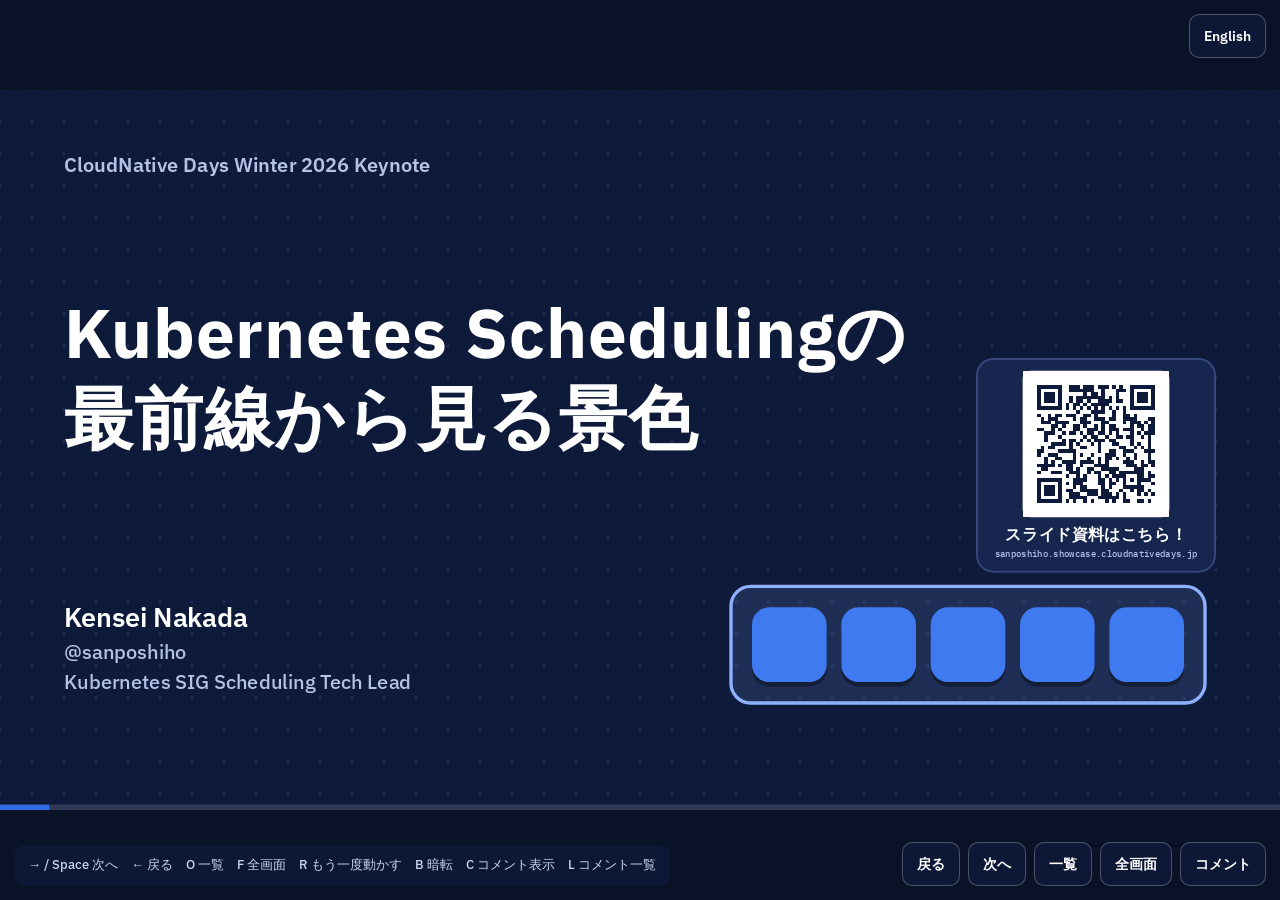
==== commit c2b4ce75: "Add English slides and GitHub Pages deployment" ====
--- a/index.html
+++ b/index.html
@@ -4,6 +4,7 @@
 <meta charset="utf-8">
 <meta name="viewport" content="width=device-width, initial-scale=1">
 <title>Kubernetes Schedulingの最前線から見る景色</title>
+<link rel="alternate" hreflang="en" href="en.html">
 <style>
 /* =====================================================================
    Kubernetes Schedulingの最前線から見る景色 — CloudNative Days Winter 2026
@@ -48,7 +49,7 @@
 }
 
 /* ---------- 盤面 ---------- */
-#stage { position: fixed; inset: 0; overflow: hidden; background: #0A1228; }
+#stage { position: fixed; inset: 0 0 var(--comment-bar-height, 0px); overflow: hidden; background: #0A1228; }
 #deck {
   position: absolute; left: 0; top: 0;
   width: 1920px; height: 1080px;
@@ -336,7 +337,7 @@
 .callout.c2 { border-color: var(--amber); } .callout.c3 { border-color: var(--rose); }
 
 /* 現在地（リリースごとの段階） */
-.road { position: absolute; left: 96px; right: 96px; top: 252px; display: grid; grid-template-columns: 560px repeat(4, 1fr); column-gap: 10px; row-gap: 18px; align-items: center; }
+.road { position: absolute; left: 96px; right: 96px; top: 252px; display: grid; grid-template-columns: 560px repeat(4, 1fr); column-gap: 10px; row-gap: 14px; align-items: center; }
 .road .vh { text-align: center; font-size: 34px; font-weight: 700; line-height: 1.25; padding-bottom: 8px; }
 .road .vh small { display: block; font-size: 26px; font-weight: 500; color: var(--ink-2); }
 /* v1.38 の列（.next）は少し右に寄せ、手前に「いまここ」の線を通す */
@@ -346,7 +347,7 @@
 .road .nowline span { position: absolute; left: 50%; bottom: 100%; transform: translate(-50%, -8px); background: var(--k8s); color: #fff;
   font-size: 24px; font-weight: 700; line-height: 1; padding: 9px 18px 10px; border-radius: 999px; white-space: nowrap; }
 .road .f { font-size: 34px; font-weight: 700; line-height: 1.25; }
-.road .cell { height: 76px; border-radius: 16px; display: grid; place-items: center; font-size: 30px; font-weight: 700; }
+.road .cell { height: 68px; border-radius: 16px; display: grid; place-items: center; font-size: 30px; font-weight: 700; }
 .road .none { background: transparent; border: 3px dashed #D3DBEC; }
 .road .al { background: #DCE6FB; color: #2A4FA8; }
 .road .be { background: #5C8CEB; color: #fff; }
@@ -434,8 +435,19 @@
 .closing h1 { top: 330px; font-size: 168px; letter-spacing: 0; }
 
 /* ---------- 操作まわり（スライドの外） ---------- */
-#tools { position: fixed; right: 14px; bottom: 14px; display: flex; gap: 8px; z-index: 50; opacity: 0; transition: opacity .25s linear; }
+#tools { position: fixed; right: 14px; bottom: calc(14px + var(--comment-bar-height, 0px)); display: flex; flex-wrap: wrap; justify-content: flex-end; max-width: calc(100vw - 28px); gap: 8px; z-index: 50; opacity: 0; transition: opacity .25s linear; }
 #tools.show { opacity: 1; }
+#tools:focus-within { opacity: 1; }
+#b-lang { position: fixed; right: 14px; top: 14px; z-index: 50; display: grid; place-items: center;
+  min-width: 44px; min-height: 44px; padding: 8px 14px; border-radius: 10px; color: #fff;
+  background: rgba(14, 26, 58, .82); border: 1px solid rgba(255,255,255,.25);
+  font: 600 14px var(--font-display); text-decoration: none; }
+#b-lang:focus-visible { outline: 3px solid #8FB0FF; outline-offset: 2px; }
+
+/* 英語の表紙も右側のQRコードの手前に収める。 */
+html[lang="en"] .cover:not(.closing) h1 { font-size: 82px; max-width: 1320px; }
+html[lang="en"] .effort.main .nb { white-space: normal; }
+@media print { #b-lang { display: none !important; } }
 #tools button { font: 600 14px var(--font-display); color: #fff; background: rgba(14, 26, 58, .82); border: 1px solid rgba(255,255,255,.25);
   border-radius: 10px; padding: 10px 14px; cursor: pointer; min-width: 44px; min-height: 44px; }
 #tools button:focus-visible, #ov button:focus-visible { outline: 3px solid #8FB0FF; outline-offset: 2px; }
@@ -469,14 +481,19 @@
 #ov button.cur { border-color: #8FB0FF; background: #1F3166; }
 #ov button b { color: #8FB0FF; font-variant-numeric: tabular-nums; flex: none; }
 #ov button small { display: block; color: #9FB3E6; font-size: 12px; }
-/* ---------- コメント（スライドの上を流れる） ---------- */
-#cm { position: absolute; inset: 0; z-index: 30; overflow: hidden; pointer-events: none; }
-#cm .c { position: absolute; left: 0; top: 0; white-space: nowrap; font: 700 46px/1.2 var(--font-display); color: #fff; opacity: .93; will-change: transform;
-  transform: translateX(1920px); }
-/* 白い文字に濃いふち（スライドの文字と見分けがつくように）。ふちは、同じ文字を後ろに太く描いて作る */
-#cm .c::before { content: attr(data-t); position: absolute; left: 0; top: 0; z-index: -1; color: #0E1A3A; -webkit-text-stroke: 9px #0E1A3A; }
-/* 投稿用と資料用のQRコード。コメントの層より手前に置き、読み取りを妨げない。
-   投稿用だけは、サーバに繋がっていてコメントを表示・受付しているあいだに出す。 */
+/* ---------- コメント専用バー（スライドの表示領域とは分離） ---------- */
+body.cm-live { --comment-bar-height: clamp(36px, 5vh, 56px); }
+#cm { position: fixed; left: 0; right: 0; bottom: 0; height: var(--comment-bar-height, 0px); display: none;
+  overflow: hidden; background: #101D3C; color: #fff; border-top: 1px solid #33466E; }
+body.cm-live #cm { display: flex; }
+#cm .cm-label { flex: none; display: flex; align-items: center; padding: 0 18px; border-right: 1px solid #33466E;
+  font: 600 clamp(12px, 1.7vh, 18px)/1 var(--font-display); color: #9FB9F2; }
+#cm-track { position: relative; flex: 1; min-width: 0; height: 100%; overflow: hidden; }
+#cm .c { position: absolute; left: 18px; top: 0; display: flex; align-items: center; height: 100%; width: max-content;
+  white-space: nowrap; font: 600 clamp(16px, 2.7vh, 28px)/1.2 var(--font-display); color: #fff; }
+#cm .c.q { color: #FFD479; }
+#cm .c .cm-name { color: #BFC4CE; }
+/* 投稿用と資料用のQRコード。投稿用だけは、サーバに繋がっていてコメントを表示・受付しているあいだに出す。 */
 .qr-links { position: absolute; z-index: 35; right: 96px; top: 64px; display: flex; flex-direction: column; gap: 16px; }
 .qr-card { display: flex; flex-direction: column; align-items: center; gap: 10px; width: 360px; padding: 16px; border-radius: 26px;
   background: var(--surface); border: 3px solid var(--line); color: var(--ink); text-align: center; text-decoration: none; }
@@ -496,14 +513,15 @@
 .slide[data-key="me"] .qr-card .qr { width: 264px; height: 264px; }
 .slide[data-key="me"] .qr-card b { font-size: 28px; }
 .slide[data-key="me"] .qr-card span { font-size: 16px; }
-#toast { position: fixed; left: 50%; bottom: 64px; transform: translateX(-50%); z-index: 55; padding: 10px 18px; border-radius: 10px; background: rgba(14, 26, 58, .9); color: #fff;
+#toast { position: fixed; left: 50%; bottom: calc(64px + var(--comment-bar-height, 0px)); transform: translateX(-50%); z-index: 55; padding: 10px 18px; border-radius: 10px; background: rgba(14, 26, 58, .9); color: #fff;
   font: 600 16px var(--font-display); opacity: 0; pointer-events: none; transition: opacity .2s linear; }
 #toast.show { opacity: 1; }
 #blank { position: fixed; inset: 0; background: #000; z-index: 70; display: none; }
 #blank.show { display: block; }
-#help { position: fixed; left: 14px; bottom: 14px; z-index: 50; color: #C9D4EE; background: rgba(14, 26, 58, .82); border-radius: 10px; padding: 10px 14px;
+#help { position: fixed; left: 14px; bottom: calc(14px + var(--comment-bar-height, 0px)); z-index: 50; color: #C9D4EE; background: rgba(14, 26, 58, .82); border-radius: 10px; padding: 10px 14px;
   font-size: 13px; line-height: 1.6; opacity: 0; transition: opacity .25s linear; pointer-events: none; }
 #help.show { opacity: 1; }
+html[lang="en"] #help { bottom: calc(74px + var(--comment-bar-height, 0px)); }
 
 @media (hover: none), (max-width: 900px) { #help { display: none; } }   /* タッチ端末ではキー操作の案内を出さない */
 
@@ -592,7 +610,7 @@
   <h1>Kubernetes Schedulingの<br>最前線から見る景色</h1>
   <div class="who">Kensei Nakada<small>@sanposhiho</small><small>Kubernetes SIG Scheduling Tech Lead</small></div>
   <div class="scene" data-scene="title"></div>
-  <div class="qr-links"><a class="qr-card cmqr" href="https://comments.showcase.cloudnativedays.jp/" target="_blank" rel="noopener noreferrer"><div class="qr"><svg xmlns="http://www.w3.org/2000/svg" viewBox="-4 -4 41 41" shape-rendering="crispEdges" role="img" aria-label="コメント投稿ページのQRコード"><rect x="-4" y="-4" width="41" height="41" fill="#fff"/><path fill="#0E1A3A" d="M0 0h7v1h-7zM8 0h5v1h-5zM17 0h3v1h-3zM22 0h2v1h-2zM26 0h7v1h-7zM0 1h1v1h-1zM6 1h1v1h-1zM11 1h1v1h-1zM16 1h1v1h-1zM18 1h1v1h-1zM20 1h2v1h-2zM23 1h2v1h-2zM26 1h1v1h-1zM32 1h1v1h-1zM0 2h1v1h-1zM2 2h3v1h-3zM6 2h1v1h-1zM8 2h2v1h-2zM13 2h1v1h-1zM15 2h3v1h-3zM19 2h2v1h-2zM23 2h1v1h-1zM26 2h1v1h-1zM28 2h3v1h-3zM32 2h1v1h-1zM0 3h1v1h-1zM2 3h3v1h-3zM6 3h1v1h-1zM8 3h1v1h-1zM10 3h2v1h-2zM14 3h1v1h-1zM16 3h2v1h-2zM19 3h1v1h-1zM22 3h2v1h-2zM26 3h1v1h-1zM28 3h3v1h-3zM32 3h1v1h-1zM0 4h1v1h-1zM2 4h3v1h-3zM6 4h1v1h-1zM9 4h2v1h-2zM13 4h1v1h-1zM15 4h1v1h-1zM18 4h1v1h-1zM20 4h2v1h-2zM23 4h1v1h-1zM26 4h1v1h-1zM28 4h3v1h-3zM32 4h1v1h-1zM0 5h1v1h-1zM6 5h1v1h-1zM8 5h4v1h-4zM13 5h1v1h-1zM16 5h2v1h-2zM19 5h2v1h-2zM22 5h1v1h-1zM26 5h1v1h-1zM32 5h1v1h-1zM0 6h7v1h-7zM8 6h1v1h-1zM10 6h1v1h-1zM12 6h1v1h-1zM14 6h1v1h-1zM16 6h1v1h-1zM18 6h1v1h-1zM20 6h1v1h-1zM22 6h1v1h-1zM24 6h1v1h-1zM26 6h7v1h-7zM8 7h2v1h-2zM12 7h7v1h-7zM21 7h2v1h-2zM24 7h1v1h-1zM1 8h1v1h-1zM3 8h1v1h-1zM5 8h6v1h-6zM12 8h2v1h-2zM15 8h2v1h-2zM20 8h2v1h-2zM23 8h5v1h-5zM29 8h2v1h-2zM32 8h1v1h-1zM1 9h3v1h-3zM7 9h1v1h-1zM9 9h3v1h-3zM13 9h3v1h-3zM17 9h1v1h-1zM20 9h3v1h-3zM24 9h4v1h-4zM31 9h2v1h-2zM0 10h1v1h-1zM3 10h2v1h-2zM6 10h2v1h-2zM11 10h2v1h-2zM15 10h2v1h-2zM18 10h2v1h-2zM22 10h1v1h-1zM26 10h3v1h-3zM30 10h3v1h-3zM1 11h2v1h-2zM4 11h1v1h-1zM8 11h3v1h-3zM12 11h5v1h-5zM21 11h1v1h-1zM24 11h3v1h-3zM28 11h2v1h-2zM32 11h1v1h-1zM0 12h1v1h-1zM2 12h1v1h-1zM6 12h2v1h-2zM15 12h2v1h-2zM18 12h2v1h-2zM21 12h1v1h-1zM23 12h1v1h-1zM25 12h2v1h-2zM29 12h1v1h-1zM31 12h2v1h-2zM0 13h1v1h-1zM5 13h1v1h-1zM8 13h3v1h-3zM13 13h2v1h-2zM16 13h1v1h-1zM19 13h4v1h-4zM24 13h1v1h-1zM26 13h1v1h-1zM28 13h1v1h-1zM30 13h3v1h-3zM5 14h3v1h-3zM9 14h3v1h-3zM14 14h2v1h-2zM17 14h1v1h-1zM23 14h1v1h-1zM25 14h5v1h-5zM31 14h1v1h-1zM1 15h1v1h-1zM5 15h1v1h-1zM7 15h2v1h-2zM13 15h1v1h-1zM15 15h4v1h-4zM21 15h1v1h-1zM23 15h1v1h-1zM26 15h1v1h-1zM31 15h1v1h-1zM0 16h7v1h-7zM10 16h3v1h-3zM15 16h2v1h-2zM18 16h1v1h-1zM20 16h5v1h-5zM26 16h1v1h-1zM28 16h1v1h-1zM31 16h1v1h-1zM0 17h1v1h-1zM2 17h2v1h-2zM5 17h1v1h-1zM7 17h5v1h-5zM13 17h1v1h-1zM16 17h3v1h-3zM21 17h5v1h-5zM27 17h1v1h-1zM29 17h1v1h-1zM31 17h1v1h-1zM3 18h5v1h-5zM10 18h2v1h-2zM14 18h1v1h-1zM16 18h3v1h-3zM20 18h1v1h-1zM22 18h1v1h-1zM25 18h1v1h-1zM30 18h3v1h-3zM3 19h1v1h-1zM9 19h2v1h-2zM12 19h1v1h-1zM16 19h1v1h-1zM21 19h1v1h-1zM23 19h2v1h-2zM26 19h2v1h-2zM31 19h2v1h-2zM0 20h1v1h-1zM6 20h1v1h-1zM9 20h1v1h-1zM12 20h4v1h-4zM19 20h1v1h-1zM21 20h1v1h-1zM24 20h2v1h-2zM27 20h1v1h-1zM2 21h1v1h-1zM4 21h1v1h-1zM7 21h5v1h-5zM20 21h3v1h-3zM24 21h3v1h-3zM29 21h1v1h-1zM31 21h2v1h-2zM0 22h2v1h-2zM5 22h2v1h-2zM11 22h1v1h-1zM15 22h2v1h-2zM18 22h4v1h-4zM24 22h6v1h-6zM32 22h1v1h-1zM1 23h1v1h-1zM5 23h1v1h-1zM8 23h2v1h-2zM12 23h3v1h-3zM21 23h2v1h-2zM24 23h1v1h-1zM28 23h2v1h-2zM32 23h1v1h-1zM0 24h1v1h-1zM3 24h1v1h-1zM5 24h2v1h-2zM8 24h4v1h-4zM13 24h1v1h-1zM16 24h7v1h-7zM24 24h5v1h-5zM31 24h1v1h-1zM8 25h2v1h-2zM13 25h1v1h-1zM16 25h1v1h-1zM18 25h3v1h-3zM22 25h3v1h-3zM28 25h2v1h-2zM31 25h2v1h-2zM0 26h7v1h-7zM8 26h7v1h-7zM16 26h1v1h-1zM20 26h1v1h-1zM22 26h1v1h-1zM24 26h1v1h-1zM26 26h1v1h-1zM28 26h4v1h-4zM0 27h1v1h-1zM6 27h1v1h-1zM8 27h3v1h-3zM12 27h1v1h-1zM14 27h1v1h-1zM16 27h1v1h-1zM18 27h1v1h-1zM21 27h2v1h-2zM24 27h1v1h-1zM28 27h1v1h-1zM0 28h1v1h-1zM2 28h3v1h-3zM6 28h1v1h-1zM11 28h5v1h-5zM18 28h5v1h-5zM24 28h6v1h-6zM31 28h2v1h-2zM0 29h1v1h-1zM2 29h3v1h-3zM6 29h1v1h-1zM8 29h4v1h-4zM13 29h2v1h-2zM17 29h1v1h-1zM20 29h1v1h-1zM22 29h3v1h-3zM26 29h1v1h-1zM28 29h4v1h-4zM0 30h1v1h-1zM2 30h3v1h-3zM6 30h1v1h-1zM10 30h1v1h-1zM12 30h1v1h-1zM14 30h2v1h-2zM18 30h1v1h-1zM21 30h1v1h-1zM23 30h1v1h-1zM28 30h1v1h-1zM30 30h1v1h-1zM32 30h1v1h-1zM0 31h1v1h-1zM6 31h1v1h-1zM8 31h5v1h-5zM16 31h1v1h-1zM19 31h1v1h-1zM21 31h2v1h-2zM24 31h1v1h-1zM0 32h7v1h-7zM9 32h2v1h-2zM16 32h1v1h-1zM18 32h1v1h-1zM20 32h2v1h-2zM24 32h2v1h-2zM28 32h2v1h-2zM31 32h1v1h-1z"/></svg></div><p><b>質問やコメントはこちら！</b><span>comments.showcase.cloudnativedays.jp</span></p></a><a class="qr-card slides-qr" href="https://sanposhiho.showcase.cloudnativedays.jp/" target="_blank" rel="noopener noreferrer"><div class="qr"><svg xmlns="http://www.w3.org/2000/svg" viewBox="-4 -4 41 41" shape-rendering="crispEdges" role="img" aria-label="スライド資料のQRコード"><rect x="-4" y="-4" width="41" height="41" fill="#fff"/><path fill="#0E1A3A" d="M0 0h7v1h-7zM9 0h3v1h-3zM13 0h3v1h-3zM17 0h3v1h-3zM21 0h1v1h-1zM23 0h1v1h-1zM26 0h7v1h-7zM0 1h1v1h-1zM6 1h1v1h-1zM9 1h7v1h-7zM18 1h1v1h-1zM22 1h3v1h-3zM26 1h1v1h-1zM32 1h1v1h-1zM0 2h1v1h-1zM2 2h3v1h-3zM6 2h1v1h-1zM13 2h1v1h-1zM15 2h2v1h-2zM18 2h1v1h-1zM22 2h1v1h-1zM26 2h1v1h-1zM28 2h3v1h-3zM32 2h1v1h-1zM0 3h1v1h-1zM2 3h3v1h-3zM6 3h1v1h-1zM9 3h1v1h-1zM11 3h8v1h-8zM20 3h1v1h-1zM22 3h1v1h-1zM26 3h1v1h-1zM28 3h3v1h-3zM32 3h1v1h-1zM0 4h1v1h-1zM2 4h3v1h-3zM6 4h1v1h-1zM9 4h1v1h-1zM11 4h2v1h-2zM14 4h1v1h-1zM17 4h4v1h-4zM22 4h2v1h-2zM26 4h1v1h-1zM28 4h3v1h-3zM32 4h1v1h-1zM0 5h1v1h-1zM6 5h1v1h-1zM8 5h1v1h-1zM10 5h2v1h-2zM13 5h1v1h-1zM15 5h5v1h-5zM26 5h1v1h-1zM32 5h1v1h-1zM0 6h7v1h-7zM8 6h1v1h-1zM10 6h1v1h-1zM12 6h1v1h-1zM14 6h1v1h-1zM16 6h1v1h-1zM18 6h1v1h-1zM20 6h1v1h-1zM22 6h1v1h-1zM24 6h1v1h-1zM26 6h7v1h-7zM11 7h1v1h-1zM15 7h4v1h-4zM21 7h1v1h-1zM24 7h1v1h-1zM0 8h1v1h-1zM3 8h1v1h-1zM5 8h2v1h-2zM8 8h3v1h-3zM13 8h2v1h-2zM16 8h1v1h-1zM21 8h1v1h-1zM24 8h2v1h-2zM27 8h1v1h-1zM1 9h1v1h-1zM3 9h3v1h-3zM10 9h1v1h-1zM12 9h2v1h-2zM16 9h3v1h-3zM20 9h2v1h-2zM24 9h4v1h-4zM31 9h2v1h-2zM1 10h3v1h-3zM5 10h4v1h-4zM12 10h3v1h-3zM18 10h2v1h-2zM24 10h1v1h-1zM26 10h3v1h-3zM30 10h1v1h-1zM32 10h1v1h-1zM4 11h2v1h-2zM7 11h1v1h-1zM10 11h2v1h-2zM13 11h1v1h-1zM16 11h1v1h-1zM18 11h1v1h-1zM20 11h2v1h-2zM26 11h1v1h-1zM28 11h2v1h-2zM31 11h2v1h-2zM0 12h2v1h-2zM4 12h1v1h-1zM6 12h1v1h-1zM10 12h2v1h-2zM14 12h3v1h-3zM18 12h1v1h-1zM20 12h3v1h-3zM24 12h3v1h-3zM29 12h1v1h-1zM31 12h2v1h-2zM2 13h3v1h-3zM7 13h1v1h-1zM9 13h2v1h-2zM12 13h1v1h-1zM14 13h2v1h-2zM17 13h2v1h-2zM20 13h1v1h-1zM22 13h1v1h-1zM26 13h1v1h-1zM28 13h1v1h-1zM30 13h3v1h-3zM2 14h1v1h-1zM6 14h1v1h-1zM13 14h1v1h-1zM15 14h2v1h-2zM19 14h1v1h-1zM22 14h2v1h-2zM25 14h2v1h-2zM29 14h1v1h-1zM31 14h1v1h-1zM2 15h1v1h-1zM7 15h1v1h-1zM9 15h2v1h-2zM12 15h1v1h-1zM14 15h1v1h-1zM16 15h3v1h-3zM20 15h2v1h-2zM26 15h1v1h-1zM31 15h1v1h-1zM4 16h4v1h-4zM9 16h1v1h-1zM11 16h1v1h-1zM15 16h1v1h-1zM17 16h1v1h-1zM21 16h2v1h-2zM26 16h1v1h-1zM28 16h1v1h-1zM31 16h1v1h-1zM1 17h1v1h-1zM3 17h2v1h-2zM9 17h1v1h-1zM12 17h2v1h-2zM17 17h1v1h-1zM23 17h2v1h-2zM27 17h1v1h-1zM29 17h1v1h-1zM31 17h1v1h-1zM0 18h2v1h-2zM6 18h5v1h-5zM17 18h1v1h-1zM20 18h2v1h-2zM24 18h3v1h-3zM30 18h3v1h-3zM0 19h1v1h-1zM3 19h3v1h-3zM10 19h1v1h-1zM12 19h1v1h-1zM15 19h1v1h-1zM19 19h3v1h-3zM24 19h1v1h-1zM27 19h1v1h-1zM31 19h1v1h-1zM2 20h1v1h-1zM5 20h2v1h-2zM10 20h1v1h-1zM14 20h1v1h-1zM17 20h1v1h-1zM19 20h2v1h-2zM22 20h1v1h-1zM25 20h1v1h-1zM27 20h1v1h-1zM31 20h1v1h-1zM2 21h1v1h-1zM4 21h1v1h-1zM7 21h4v1h-4zM12 21h4v1h-4zM17 21h1v1h-1zM19 21h1v1h-1zM24 21h3v1h-3zM29 21h1v1h-1zM31 21h2v1h-2zM0 22h5v1h-5zM6 22h1v1h-1zM8 22h2v1h-2zM12 22h1v1h-1zM16 22h4v1h-4zM25 22h3v1h-3zM29 22h2v1h-2zM32 22h1v1h-1zM1 23h2v1h-2zM8 23h2v1h-2zM11 23h1v1h-1zM14 23h2v1h-2zM18 23h5v1h-5zM27 23h3v1h-3zM0 24h1v1h-1zM4 24h3v1h-3zM9 24h3v1h-3zM14 24h1v1h-1zM16 24h2v1h-2zM20 24h2v1h-2zM23 24h7v1h-7zM31 24h1v1h-1zM8 25h1v1h-1zM11 25h1v1h-1zM13 25h1v1h-1zM17 25h1v1h-1zM19 25h1v1h-1zM21 25h4v1h-4zM28 25h2v1h-2zM31 25h2v1h-2zM0 26h7v1h-7zM10 26h4v1h-4zM17 26h2v1h-2zM20 26h1v1h-1zM22 26h1v1h-1zM24 26h1v1h-1zM26 26h1v1h-1zM28 26h4v1h-4zM0 27h1v1h-1zM6 27h1v1h-1zM8 27h1v1h-1zM10 27h3v1h-3zM17 27h2v1h-2zM20 27h2v1h-2zM24 27h1v1h-1zM28 27h1v1h-1zM32 27h1v1h-1zM0 28h1v1h-1zM2 28h3v1h-3zM6 28h1v1h-1zM10 28h1v1h-1zM12 28h2v1h-2zM18 28h1v1h-1zM20 28h1v1h-1zM24 28h6v1h-6zM0 29h1v1h-1zM2 29h3v1h-3zM6 29h1v1h-1zM8 29h2v1h-2zM12 29h5v1h-5zM18 29h2v1h-2zM23 29h1v1h-1zM26 29h1v1h-1zM28 29h2v1h-2zM31 29h1v1h-1zM0 30h1v1h-1zM2 30h3v1h-3zM6 30h1v1h-1zM9 30h3v1h-3zM14 30h3v1h-3zM18 30h3v1h-3zM22 30h1v1h-1zM24 30h1v1h-1zM28 30h1v1h-1zM30 30h1v1h-1zM32 30h1v1h-1zM0 31h1v1h-1zM6 31h1v1h-1zM9 31h5v1h-5zM17 31h6v1h-6zM24 31h1v1h-1zM0 32h7v1h-7zM8 32h1v1h-1zM10 32h1v1h-1zM13 32h1v1h-1zM15 32h1v1h-1zM19 32h1v1h-1zM21 32h1v1h-1zM24 32h2v1h-2zM28 32h2v1h-2zM31 32h1v1h-1z"/></svg></div><p><b>スライド資料はこちら！</b><span>sanposhiho.showcase.cloudnativedays.jp</span></p></a></div>
+  <div class="qr-links"><a class="qr-card cmqr" href="https://comments.showcase.cloudnativedays.jp/" target="_blank" rel="noopener noreferrer"><div class="qr" aria-hidden="true"><svg xmlns="http://www.w3.org/2000/svg" viewBox="-4 -4 41 41" shape-rendering="crispEdges" role="img" aria-label="コメント投稿ページのQRコード"><rect x="-4" y="-4" width="41" height="41" fill="#fff"/><path fill="#0E1A3A" d="M0 0h7v1h-7zM8 0h5v1h-5zM17 0h3v1h-3zM22 0h2v1h-2zM26 0h7v1h-7zM0 1h1v1h-1zM6 1h1v1h-1zM11 1h1v1h-1zM16 1h1v1h-1zM18 1h1v1h-1zM20 1h2v1h-2zM23 1h2v1h-2zM26 1h1v1h-1zM32 1h1v1h-1zM0 2h1v1h-1zM2 2h3v1h-3zM6 2h1v1h-1zM8 2h2v1h-2zM13 2h1v1h-1zM15 2h3v1h-3zM19 2h2v1h-2zM23 2h1v1h-1zM26 2h1v1h-1zM28 2h3v1h-3zM32 2h1v1h-1zM0 3h1v1h-1zM2 3h3v1h-3zM6 3h1v1h-1zM8 3h1v1h-1zM10 3h2v1h-2zM14 3h1v1h-1zM16 3h2v1h-2zM19 3h1v1h-1zM22 3h2v1h-2zM26 3h1v1h-1zM28 3h3v1h-3zM32 3h1v1h-1zM0 4h1v1h-1zM2 4h3v1h-3zM6 4h1v1h-1zM9 4h2v1h-2zM13 4h1v1h-1zM15 4h1v1h-1zM18 4h1v1h-1zM20 4h2v1h-2zM23 4h1v1h-1zM26 4h1v1h-1zM28 4h3v1h-3zM32 4h1v1h-1zM0 5h1v1h-1zM6 5h1v1h-1zM8 5h4v1h-4zM13 5h1v1h-1zM16 5h2v1h-2zM19 5h2v1h-2zM22 5h1v1h-1zM26 5h1v1h-1zM32 5h1v1h-1zM0 6h7v1h-7zM8 6h1v1h-1zM10 6h1v1h-1zM12 6h1v1h-1zM14 6h1v1h-1zM16 6h1v1h-1zM18 6h1v1h-1zM20 6h1v1h-1zM22 6h1v1h-1zM24 6h1v1h-1zM26 6h7v1h-7zM8 7h2v1h-2zM12 7h7v1h-7zM21 7h2v1h-2zM24 7h1v1h-1zM1 8h1v1h-1zM3 8h1v1h-1zM5 8h6v1h-6zM12 8h2v1h-2zM15 8h2v1h-2zM20 8h2v1h-2zM23 8h5v1h-5zM29 8h2v1h-2zM32 8h1v1h-1zM1 9h3v1h-3zM7 9h1v1h-1zM9 9h3v1h-3zM13 9h3v1h-3zM17 9h1v1h-1zM20 9h3v1h-3zM24 9h4v1h-4zM31 9h2v1h-2zM0 10h1v1h-1zM3 10h2v1h-2zM6 10h2v1h-2zM11 10h2v1h-2zM15 10h2v1h-2zM18 10h2v1h-2zM22 10h1v1h-1zM26 10h3v1h-3zM30 10h3v1h-3zM1 11h2v1h-2zM4 11h1v1h-1zM8 11h3v1h-3zM12 11h5v1h-5zM21 11h1v1h-1zM24 11h3v1h-3zM28 11h2v1h-2zM32 11h1v1h-1zM0 12h1v1h-1zM2 12h1v1h-1zM6 12h2v1h-2zM15 12h2v1h-2zM18 12h2v1h-2zM21 12h1v1h-1zM23 12h1v1h-1zM25 12h2v1h-2zM29 12h1v1h-1zM31 12h2v1h-2zM0 13h1v1h-1zM5 13h1v1h-1zM8 13h3v1h-3zM13 13h2v1h-2zM16 13h1v1h-1zM19 13h4v1h-4zM24 13h1v1h-1zM26 13h1v1h-1zM28 13h1v1h-1zM30 13h3v1h-3zM5 14h3v1h-3zM9 14h3v1h-3zM14 14h2v1h-2zM17 14h1v1h-1zM23 14h1v1h-1zM25 14h5v1h-5zM31 14h1v1h-1zM1 15h1v1h-1zM5 15h1v1h-1zM7 15h2v1h-2zM13 15h1v1h-1zM15 15h4v1h-4zM21 15h1v1h-1zM23 15h1v1h-1zM26 15h1v1h-1zM31 15h1v1h-1zM0 16h7v1h-7zM10 16h3v1h-3zM15 16h2v1h-2zM18 16h1v1h-1zM20 16h5v1h-5zM26 16h1v1h-1zM28 16h1v1h-1zM31 16h1v1h-1zM0 17h1v1h-1zM2 17h2v1h-2zM5 17h1v1h-1zM7 17h5v1h-5zM13 17h1v1h-1zM16 17h3v1h-3zM21 17h5v1h-5zM27 17h1v1h-1zM29 17h1v1h-1zM31 17h1v1h-1zM3 18h5v1h-5zM10 18h2v1h-2zM14 18h1v1h-1zM16 18h3v1h-3zM20 18h1v1h-1zM22 18h1v1h-1zM25 18h1v1h-1zM30 18h3v1h-3zM3 19h1v1h-1zM9 19h2v1h-2zM12 19h1v1h-1zM16 19h1v1h-1zM21 19h1v1h-1zM23 19h2v1h-2zM26 19h2v1h-2zM31 19h2v1h-2zM0 20h1v1h-1zM6 20h1v1h-1zM9 20h1v1h-1zM12 20h4v1h-4zM19 20h1v1h-1zM21 20h1v1h-1zM24 20h2v1h-2zM27 20h1v1h-1zM2 21h1v1h-1zM4 21h1v1h-1zM7 21h5v1h-5zM20 21h3v1h-3zM24 21h3v1h-3zM29 21h1v1h-1zM31 21h2v1h-2zM0 22h2v1h-2zM5 22h2v1h-2zM11 22h1v1h-1zM15 22h2v1h-2zM18 22h4v1h-4zM24 22h6v1h-6zM32 22h1v1h-1zM1 23h1v1h-1zM5 23h1v1h-1zM8 23h2v1h-2zM12 23h3v1h-3zM21 23h2v1h-2zM24 23h1v1h-1zM28 23h2v1h-2zM32 23h1v1h-1zM0 24h1v1h-1zM3 24h1v1h-1zM5 24h2v1h-2zM8 24h4v1h-4zM13 24h1v1h-1zM16 24h7v1h-7zM24 24h5v1h-5zM31 24h1v1h-1zM8 25h2v1h-2zM13 25h1v1h-1zM16 25h1v1h-1zM18 25h3v1h-3zM22 25h3v1h-3zM28 25h2v1h-2zM31 25h2v1h-2zM0 26h7v1h-7zM8 26h7v1h-7zM16 26h1v1h-1zM20 26h1v1h-1zM22 26h1v1h-1zM24 26h1v1h-1zM26 26h1v1h-1zM28 26h4v1h-4zM0 27h1v1h-1zM6 27h1v1h-1zM8 27h3v1h-3zM12 27h1v1h-1zM14 27h1v1h-1zM16 27h1v1h-1zM18 27h1v1h-1zM21 27h2v1h-2zM24 27h1v1h-1zM28 27h1v1h-1zM0 28h1v1h-1zM2 28h3v1h-3zM6 28h1v1h-1zM11 28h5v1h-5zM18 28h5v1h-5zM24 28h6v1h-6zM31 28h2v1h-2zM0 29h1v1h-1zM2 29h3v1h-3zM6 29h1v1h-1zM8 29h4v1h-4zM13 29h2v1h-2zM17 29h1v1h-1zM20 29h1v1h-1zM22 29h3v1h-3zM26 29h1v1h-1zM28 29h4v1h-4zM0 30h1v1h-1zM2 30h3v1h-3zM6 30h1v1h-1zM10 30h1v1h-1zM12 30h1v1h-1zM14 30h2v1h-2zM18 30h1v1h-1zM21 30h1v1h-1zM23 30h1v1h-1zM28 30h1v1h-1zM30 30h1v1h-1zM32 30h1v1h-1zM0 31h1v1h-1zM6 31h1v1h-1zM8 31h5v1h-5zM16 31h1v1h-1zM19 31h1v1h-1zM21 31h2v1h-2zM24 31h1v1h-1zM0 32h7v1h-7zM9 32h2v1h-2zM16 32h1v1h-1zM18 32h1v1h-1zM20 32h2v1h-2zM24 32h2v1h-2zM28 32h2v1h-2zM31 32h1v1h-1z"/></svg></div><p><b>質問やコメントはこちら！</b><span>comments.showcase.cloudnativedays.jp</span></p></a><a class="qr-card slides-qr" href="https://sanposhiho.showcase.cloudnativedays.jp/" target="_blank" rel="noopener noreferrer"><div class="qr" aria-hidden="true"><svg xmlns="http://www.w3.org/2000/svg" viewBox="-4 -4 41 41" shape-rendering="crispEdges" role="img" aria-label="スライド資料のQRコード"><rect x="-4" y="-4" width="41" height="41" fill="#fff"/><path fill="#0E1A3A" d="M0 0h7v1h-7zM9 0h3v1h-3zM13 0h3v1h-3zM17 0h3v1h-3zM21 0h1v1h-1zM23 0h1v1h-1zM26 0h7v1h-7zM0 1h1v1h-1zM6 1h1v1h-1zM9 1h7v1h-7zM18 1h1v1h-1zM22 1h3v1h-3zM26 1h1v1h-1zM32 1h1v1h-1zM0 2h1v1h-1zM2 2h3v1h-3zM6 2h1v1h-1zM13 2h1v1h-1zM15 2h2v1h-2zM18 2h1v1h-1zM22 2h1v1h-1zM26 2h1v1h-1zM28 2h3v1h-3zM32 2h1v1h-1zM0 3h1v1h-1zM2 3h3v1h-3zM6 3h1v1h-1zM9 3h1v1h-1zM11 3h8v1h-8zM20 3h1v1h-1zM22 3h1v1h-1zM26 3h1v1h-1zM28 3h3v1h-3zM32 3h1v1h-1zM0 4h1v1h-1zM2 4h3v1h-3zM6 4h1v1h-1zM9 4h1v1h-1zM11 4h2v1h-2zM14 4h1v1h-1zM17 4h4v1h-4zM22 4h2v1h-2zM26 4h1v1h-1zM28 4h3v1h-3zM32 4h1v1h-1zM0 5h1v1h-1zM6 5h1v1h-1zM8 5h1v1h-1zM10 5h2v1h-2zM13 5h1v1h-1zM15 5h5v1h-5zM26 5h1v1h-1zM32 5h1v1h-1zM0 6h7v1h-7zM8 6h1v1h-1zM10 6h1v1h-1zM12 6h1v1h-1zM14 6h1v1h-1zM16 6h1v1h-1zM18 6h1v1h-1zM20 6h1v1h-1zM22 6h1v1h-1zM24 6h1v1h-1zM26 6h7v1h-7zM11 7h1v1h-1zM15 7h4v1h-4zM21 7h1v1h-1zM24 7h1v1h-1zM0 8h1v1h-1zM3 8h1v1h-1zM5 8h2v1h-2zM8 8h3v1h-3zM13 8h2v1h-2zM16 8h1v1h-1zM21 8h1v1h-1zM24 8h2v1h-2zM27 8h1v1h-1zM1 9h1v1h-1zM3 9h3v1h-3zM10 9h1v1h-1zM12 9h2v1h-2zM16 9h3v1h-3zM20 9h2v1h-2zM24 9h4v1h-4zM31 9h2v1h-2zM1 10h3v1h-3zM5 10h4v1h-4zM12 10h3v1h-3zM18 10h2v1h-2zM24 10h1v1h-1zM26 10h3v1h-3zM30 10h1v1h-1zM32 10h1v1h-1zM4 11h2v1h-2zM7 11h1v1h-1zM10 11h2v1h-2zM13 11h1v1h-1zM16 11h1v1h-1zM18 11h1v1h-1zM20 11h2v1h-2zM26 11h1v1h-1zM28 11h2v1h-2zM31 11h2v1h-2zM0 12h2v1h-2zM4 12h1v1h-1zM6 12h1v1h-1zM10 12h2v1h-2zM14 12h3v1h-3zM18 12h1v1h-1zM20 12h3v1h-3zM24 12h3v1h-3zM29 12h1v1h-1zM31 12h2v1h-2zM2 13h3v1h-3zM7 13h1v1h-1zM9 13h2v1h-2zM12 13h1v1h-1zM14 13h2v1h-2zM17 13h2v1h-2zM20 13h1v1h-1zM22 13h1v1h-1zM26 13h1v1h-1zM28 13h1v1h-1zM30 13h3v1h-3zM2 14h1v1h-1zM6 14h1v1h-1zM13 14h1v1h-1zM15 14h2v1h-2zM19 14h1v1h-1zM22 14h2v1h-2zM25 14h2v1h-2zM29 14h1v1h-1zM31 14h1v1h-1zM2 15h1v1h-1zM7 15h1v1h-1zM9 15h2v1h-2zM12 15h1v1h-1zM14 15h1v1h-1zM16 15h3v1h-3zM20 15h2v1h-2zM26 15h1v1h-1zM31 15h1v1h-1zM4 16h4v1h-4zM9 16h1v1h-1zM11 16h1v1h-1zM15 16h1v1h-1zM17 16h1v1h-1zM21 16h2v1h-2zM26 16h1v1h-1zM28 16h1v1h-1zM31 16h1v1h-1zM1 17h1v1h-1zM3 17h2v1h-2zM9 17h1v1h-1zM12 17h2v1h-2zM17 17h1v1h-1zM23 17h2v1h-2zM27 17h1v1h-1zM29 17h1v1h-1zM31 17h1v1h-1zM0 18h2v1h-2zM6 18h5v1h-5zM17 18h1v1h-1zM20 18h2v1h-2zM24 18h3v1h-3zM30 18h3v1h-3zM0 19h1v1h-1zM3 19h3v1h-3zM10 19h1v1h-1zM12 19h1v1h-1zM15 19h1v1h-1zM19 19h3v1h-3zM24 19h1v1h-1zM27 19h1v1h-1zM31 19h1v1h-1zM2 20h1v1h-1zM5 20h2v1h-2zM10 20h1v1h-1zM14 20h1v1h-1zM17 20h1v1h-1zM19 20h2v1h-2zM22 20h1v1h-1zM25 20h1v1h-1zM27 20h1v1h-1zM31 20h1v1h-1zM2 21h1v1h-1zM4 21h1v1h-1zM7 21h4v1h-4zM12 21h4v1h-4zM17 21h1v1h-1zM19 21h1v1h-1zM24 21h3v1h-3zM29 21h1v1h-1zM31 21h2v1h-2zM0 22h5v1h-5zM6 22h1v1h-1zM8 22h2v1h-2zM12 22h1v1h-1zM16 22h4v1h-4zM25 22h3v1h-3zM29 22h2v1h-2zM32 22h1v1h-1zM1 23h2v1h-2zM8 23h2v1h-2zM11 23h1v1h-1zM14 23h2v1h-2zM18 23h5v1h-5zM27 23h3v1h-3zM0 24h1v1h-1zM4 24h3v1h-3zM9 24h3v1h-3zM14 24h1v1h-1zM16 24h2v1h-2zM20 24h2v1h-2zM23 24h7v1h-7zM31 24h1v1h-1zM8 25h1v1h-1zM11 25h1v1h-1zM13 25h1v1h-1zM17 25h1v1h-1zM19 25h1v1h-1zM21 25h4v1h-4zM28 25h2v1h-2zM31 25h2v1h-2zM0 26h7v1h-7zM10 26h4v1h-4zM17 26h2v1h-2zM20 26h1v1h-1zM22 26h1v1h-1zM24 26h1v1h-1zM26 26h1v1h-1zM28 26h4v1h-4zM0 27h1v1h-1zM6 27h1v1h-1zM8 27h1v1h-1zM10 27h3v1h-3zM17 27h2v1h-2zM20 27h2v1h-2zM24 27h1v1h-1zM28 27h1v1h-1zM32 27h1v1h-1zM0 28h1v1h-1zM2 28h3v1h-3zM6 28h1v1h-1zM10 28h1v1h-1zM12 28h2v1h-2zM18 28h1v1h-1zM20 28h1v1h-1zM24 28h6v1h-6zM0 29h1v1h-1zM2 29h3v1h-3zM6 29h1v1h-1zM8 29h2v1h-2zM12 29h5v1h-5zM18 29h2v1h-2zM23 29h1v1h-1zM26 29h1v1h-1zM28 29h2v1h-2zM31 29h1v1h-1zM0 30h1v1h-1zM2 30h3v1h-3zM6 30h1v1h-1zM9 30h3v1h-3zM14 30h3v1h-3zM18 30h3v1h-3zM22 30h1v1h-1zM24 30h1v1h-1zM28 30h1v1h-1zM30 30h1v1h-1zM32 30h1v1h-1zM0 31h1v1h-1zM6 31h1v1h-1zM9 31h5v1h-5zM17 31h6v1h-6zM24 31h1v1h-1zM0 32h7v1h-7zM8 32h1v1h-1zM10 32h1v1h-1zM13 32h1v1h-1zM15 32h1v1h-1zM19 32h1v1h-1zM21 32h1v1h-1zM24 32h2v1h-2zM28 32h2v1h-2zM31 32h1v1h-1z"/></svg></div><p><b>スライド資料はこちら！</b><span>sanposhiho.showcase.cloudnativedays.jp</span></p></a></div>
 </section>
 
 <!-- 2 -->
@@ -612,7 +630,7 @@
       </div>
     </div>
   </div>
-  <div class="qr-links"><a class="qr-card cmqr" href="https://comments.showcase.cloudnativedays.jp/" target="_blank" rel="noopener noreferrer"><div class="qr"><svg xmlns="http://www.w3.org/2000/svg" viewBox="-4 -4 41 41" shape-rendering="crispEdges" role="img" aria-label="コメント投稿ページのQRコード"><rect x="-4" y="-4" width="41" height="41" fill="#fff"/><path fill="#0E1A3A" d="M0 0h7v1h-7zM8 0h5v1h-5zM17 0h3v1h-3zM22 0h2v1h-2zM26 0h7v1h-7zM0 1h1v1h-1zM6 1h1v1h-1zM11 1h1v1h-1zM16 1h1v1h-1zM18 1h1v1h-1zM20 1h2v1h-2zM23 1h2v1h-2zM26 1h1v1h-1zM32 1h1v1h-1zM0 2h1v1h-1zM2 2h3v1h-3zM6 2h1v1h-1zM8 2h2v1h-2zM13 2h1v1h-1zM15 2h3v1h-3zM19 2h2v1h-2zM23 2h1v1h-1zM26 2h1v1h-1zM28 2h3v1h-3zM32 2h1v1h-1zM0 3h1v1h-1zM2 3h3v1h-3zM6 3h1v1h-1zM8 3h1v1h-1zM10 3h2v1h-2zM14 3h1v1h-1zM16 3h2v1h-2zM19 3h1v1h-1zM22 3h2v1h-2zM26 3h1v1h-1zM28 3h3v1h-3zM32 3h1v1h-1zM0 4h1v1h-1zM2 4h3v1h-3zM6 4h1v1h-1zM9 4h2v1h-2zM13 4h1v1h-1zM15 4h1v1h-1zM18 4h1v1h-1zM20 4h2v1h-2zM23 4h1v1h-1zM26 4h1v1h-1zM28 4h3v1h-3zM32 4h1v1h-1zM0 5h1v1h-1zM6 5h1v1h-1zM8 5h4v1h-4zM13 5h1v1h-1zM16 5h2v1h-2zM19 5h2v1h-2zM22 5h1v1h-1zM26 5h1v1h-1zM32 5h1v1h-1zM0 6h7v1h-7zM8 6h1v1h-1zM10 6h1v1h-1zM12 6h1v1h-1zM14 6h1v1h-1zM16 6h1v1h-1zM18 6h1v1h-1zM20 6h1v1h-1zM22 6h1v1h-1zM24 6h1v1h-1zM26 6h7v1h-7zM8 7h2v1h-2zM12 7h7v1h-7zM21 7h2v1h-2zM24 7h1v1h-1zM1 8h1v1h-1zM3 8h1v1h-1zM5 8h6v1h-6zM12 8h2v1h-2zM15 8h2v1h-2zM20 8h2v1h-2zM23 8h5v1h-5zM29 8h2v1h-2zM32 8h1v1h-1zM1 9h3v1h-3zM7 9h1v1h-1zM9 9h3v1h-3zM13 9h3v1h-3zM17 9h1v1h-1zM20 9h3v1h-3zM24 9h4v1h-4zM31 9h2v1h-2zM0 10h1v1h-1zM3 10h2v1h-2zM6 10h2v1h-2zM11 10h2v1h-2zM15 10h2v1h-2zM18 10h2v1h-2zM22 10h1v1h-1zM26 10h3v1h-3zM30 10h3v1h-3zM1 11h2v1h-2zM4 11h1v1h-1zM8 11h3v1h-3zM12 11h5v1h-5zM21 11h1v1h-1zM24 11h3v1h-3zM28 11h2v1h-2zM32 11h1v1h-1zM0 12h1v1h-1zM2 12h1v1h-1zM6 12h2v1h-2zM15 12h2v1h-2zM18 12h2v1h-2zM21 12h1v1h-1zM23 12h1v1h-1zM25 12h2v1h-2zM29 12h1v1h-1zM31 12h2v1h-2zM0 13h1v1h-1zM5 13h1v1h-1zM8 13h3v1h-3zM13 13h2v1h-2zM16 13h1v1h-1zM19 13h4v1h-4zM24 13h1v1h-1zM26 13h1v1h-1zM28 13h1v1h-1zM30 13h3v1h-3zM5 14h3v1h-3zM9 14h3v1h-3zM14 14h2v1h-2zM17 14h1v1h-1zM23 14h1v1h-1zM25 14h5v1h-5zM31 14h1v1h-1zM1 15h1v1h-1zM5 15h1v1h-1zM7 15h2v1h-2zM13 15h1v1h-1zM15 15h4v1h-4zM21 15h1v1h-1zM23 15h1v1h-1zM26 15h1v1h-1zM31 15h1v1h-1zM0 16h7v1h-7zM10 16h3v1h-3zM15 16h2v1h-2zM18 16h1v1h-1zM20 16h5v1h-5zM26 16h1v1h-1zM28 16h1v1h-1zM31 16h1v1h-1zM0 17h1v1h-1zM2 17h2v1h-2zM5 17h1v1h-1zM7 17h5v1h-5zM13 17h1v1h-1zM16 17h3v1h-3zM21 17h5v1h-5zM27 17h1v1h-1zM29 17h1v1h-1zM31 17h1v1h-1zM3 18h5v1h-5zM10 18h2v1h-2zM14 18h1v1h-1zM16 18h3v1h-3zM20 18h1v1h-1zM22 18h1v1h-1zM25 18h1v1h-1zM30 18h3v1h-3zM3 19h1v1h-1zM9 19h2v1h-2zM12 19h1v1h-1zM16 19h1v1h-1zM21 19h1v1h-1zM23 19h2v1h-2zM26 19h2v1h-2zM31 19h2v1h-2zM0 20h1v1h-1zM6 20h1v1h-1zM9 20h1v1h-1zM12 20h4v1h-4zM19 20h1v1h-1zM21 20h1v1h-1zM24 20h2v1h-2zM27 20h1v1h-1zM2 21h1v1h-1zM4 21h1v1h-1zM7 21h5v1h-5zM20 21h3v1h-3zM24 21h3v1h-3zM29 21h1v1h-1zM31 21h2v1h-2zM0 22h2v1h-2zM5 22h2v1h-2zM11 22h1v1h-1zM15 22h2v1h-2zM18 22h4v1h-4zM24 22h6v1h-6zM32 22h1v1h-1zM1 23h1v1h-1zM5 23h1v1h-1zM8 23h2v1h-2zM12 23h3v1h-3zM21 23h2v1h-2zM24 23h1v1h-1zM28 23h2v1h-2zM32 23h1v1h-1zM0 24h1v1h-1zM3 24h1v1h-1zM5 24h2v1h-2zM8 24h4v1h-4zM13 24h1v1h-1zM16 24h7v1h-7zM24 24h5v1h-5zM31 24h1v1h-1zM8 25h2v1h-2zM13 25h1v1h-1zM16 25h1v1h-1zM18 25h3v1h-3zM22 25h3v1h-3zM28 25h2v1h-2zM31 25h2v1h-2zM0 26h7v1h-7zM8 26h7v1h-7zM16 26h1v1h-1zM20 26h1v1h-1zM22 26h1v1h-1zM24 26h1v1h-1zM26 26h1v1h-1zM28 26h4v1h-4zM0 27h1v1h-1zM6 27h1v1h-1zM8 27h3v1h-3zM12 27h1v1h-1zM14 27h1v1h-1zM16 27h1v1h-1zM18 27h1v1h-1zM21 27h2v1h-2zM24 27h1v1h-1zM28 27h1v1h-1zM0 28h1v1h-1zM2 28h3v1h-3zM6 28h1v1h-1zM11 28h5v1h-5zM18 28h5v1h-5zM24 28h6v1h-6zM31 28h2v1h-2zM0 29h1v1h-1zM2 29h3v1h-3zM6 29h1v1h-1zM8 29h4v1h-4zM13 29h2v1h-2zM17 29h1v1h-1zM20 29h1v1h-1zM22 29h3v1h-3zM26 29h1v1h-1zM28 29h4v1h-4zM0 30h1v1h-1zM2 30h3v1h-3zM6 30h1v1h-1zM10 30h1v1h-1zM12 30h1v1h-1zM14 30h2v1h-2zM18 30h1v1h-1zM21 30h1v1h-1zM23 30h1v1h-1zM28 30h1v1h-1zM30 30h1v1h-1zM32 30h1v1h-1zM0 31h1v1h-1zM6 31h1v1h-1zM8 31h5v1h-5zM16 31h1v1h-1zM19 31h1v1h-1zM21 31h2v1h-2zM24 31h1v1h-1zM0 32h7v1h-7zM9 32h2v1h-2zM16 32h1v1h-1zM18 32h1v1h-1zM20 32h2v1h-2zM24 32h2v1h-2zM28 32h2v1h-2zM31 32h1v1h-1z"/></svg></div><p><b>質問やコメントはこちら！</b><span>comments.showcase.cloudnativedays.jp</span></p></a><a class="qr-card slides-qr" href="https://sanposhiho.showcase.cloudnativedays.jp/" target="_blank" rel="noopener noreferrer"><div class="qr"><svg xmlns="http://www.w3.org/2000/svg" viewBox="-4 -4 41 41" shape-rendering="crispEdges" role="img" aria-label="スライド資料のQRコード"><rect x="-4" y="-4" width="41" height="41" fill="#fff"/><path fill="#0E1A3A" d="M0 0h7v1h-7zM9 0h3v1h-3zM13 0h3v1h-3zM17 0h3v1h-3zM21 0h1v1h-1zM23 0h1v1h-1zM26 0h7v1h-7zM0 1h1v1h-1zM6 1h1v1h-1zM9 1h7v1h-7zM18 1h1v1h-1zM22 1h3v1h-3zM26 1h1v1h-1zM32 1h1v1h-1zM0 2h1v1h-1zM2 2h3v1h-3zM6 2h1v1h-1zM13 2h1v1h-1zM15 2h2v1h-2zM18 2h1v1h-1zM22 2h1v1h-1zM26 2h1v1h-1zM28 2h3v1h-3zM32 2h1v1h-1zM0 3h1v1h-1zM2 3h3v1h-3zM6 3h1v1h-1zM9 3h1v1h-1zM11 3h8v1h-8zM20 3h1v1h-1zM22 3h1v1h-1zM26 3h1v1h-1zM28 3h3v1h-3zM32 3h1v1h-1zM0 4h1v1h-1zM2 4h3v1h-3zM6 4h1v1h-1zM9 4h1v1h-1zM11 4h2v1h-2zM14 4h1v1h-1zM17 4h4v1h-4zM22 4h2v1h-2zM26 4h1v1h-1zM28 4h3v1h-3zM32 4h1v1h-1zM0 5h1v1h-1zM6 5h1v1h-1zM8 5h1v1h-1zM10 5h2v1h-2zM13 5h1v1h-1zM15 5h5v1h-5zM26 5h1v1h-1zM32 5h1v1h-1zM0 6h7v1h-7zM8 6h1v1h-1zM10 6h1v1h-1zM12 6h1v1h-1zM14 6h1v1h-1zM16 6h1v1h-1zM18 6h1v1h-1zM20 6h1v1h-1zM22 6h1v1h-1zM24 6h1v1h-1zM26 6h7v1h-7zM11 7h1v1h-1zM15 7h4v1h-4zM21 7h1v1h-1zM24 7h1v1h-1zM0 8h1v1h-1zM3 8h1v1h-1zM5 8h2v1h-2zM8 8h3v1h-3zM13 8h2v1h-2zM16 8h1v1h-1zM21 8h1v1h-1zM24 8h2v1h-2zM27 8h1v1h-1zM1 9h1v1h-1zM3 9h3v1h-3zM10 9h1v1h-1zM12 9h2v1h-2zM16 9h3v1h-3zM20 9h2v1h-2zM24 9h4v1h-4zM31 9h2v1h-2zM1 10h3v1h-3zM5 10h4v1h-4zM12 10h3v1h-3zM18 10h2v1h-2zM24 10h1v1h-1zM26 10h3v1h-3zM30 10h1v1h-1zM32 10h1v1h-1zM4 11h2v1h-2zM7 11h1v1h-1zM10 11h2v1h-2zM13 11h1v1h-1zM16 11h1v1h-1zM18 11h1v1h-1zM20 11h2v1h-2zM26 11h1v1h-1zM28 11h2v1h-2zM31 11h2v1h-2zM0 12h2v1h-2zM4 12h1v1h-1zM6 12h1v1h-1zM10 12h2v1h-2zM14 12h3v1h-3zM18 12h1v1h-1zM20 12h3v1h-3zM24 12h3v1h-3zM29 12h1v1h-1zM31 12h2v1h-2zM2 13h3v1h-3zM7 13h1v1h-1zM9 13h2v1h-2zM12 13h1v1h-1zM14 13h2v1h-2zM17 13h2v1h-2zM20 13h1v1h-1zM22 13h1v1h-1zM26 13h1v1h-1zM28 13h1v1h-1zM30 13h3v1h-3zM2 14h1v1h-1zM6 14h1v1h-1zM13 14h1v1h-1zM15 14h2v1h-2zM19 14h1v1h-1zM22 14h2v1h-2zM25 14h2v1h-2zM29 14h1v1h-1zM31 14h1v1h-1zM2 15h1v1h-1zM7 15h1v1h-1zM9 15h2v1h-2zM12 15h1v1h-1zM14 15h1v1h-1zM16 15h3v1h-3zM20 15h2v1h-2zM26 15h1v1h-1zM31 15h1v1h-1zM4 16h4v1h-4zM9 16h1v1h-1zM11 16h1v1h-1zM15 16h1v1h-1zM17 16h1v1h-1zM21 16h2v1h-2zM26 16h1v1h-1zM28 16h1v1h-1zM31 16h1v1h-1zM1 17h1v1h-1zM3 17h2v1h-2zM9 17h1v1h-1zM12 17h2v1h-2zM17 17h1v1h-1zM23 17h2v1h-2zM27 17h1v1h-1zM29 17h1v1h-1zM31 17h1v1h-1zM0 18h2v1h-2zM6 18h5v1h-5zM17 18h1v1h-1zM20 18h2v1h-2zM24 18h3v1h-3zM30 18h3v1h-3zM0 19h1v1h-1zM3 19h3v1h-3zM10 19h1v1h-1zM12 19h1v1h-1zM15 19h1v1h-1zM19 19h3v1h-3zM24 19h1v1h-1zM27 19h1v1h-1zM31 19h1v1h-1zM2 20h1v1h-1zM5 20h2v1h-2zM10 20h1v1h-1zM14 20h1v1h-1zM17 20h1v1h-1zM19 20h2v1h-2zM22 20h1v1h-1zM25 20h1v1h-1zM27 20h1v1h-1zM31 20h1v1h-1zM2 21h1v1h-1zM4 21h1v1h-1zM7 21h4v1h-4zM12 21h4v1h-4zM17 21h1v1h-1zM19 21h1v1h-1zM24 21h3v1h-3zM29 21h1v1h-1zM31 21h2v1h-2zM0 22h5v1h-5zM6 22h1v1h-1zM8 22h2v1h-2zM12 22h1v1h-1zM16 22h4v1h-4zM25 22h3v1h-3zM29 22h2v1h-2zM32 22h1v1h-1zM1 23h2v1h-2zM8 23h2v1h-2zM11 23h1v1h-1zM14 23h2v1h-2zM18 23h5v1h-5zM27 23h3v1h-3zM0 24h1v1h-1zM4 24h3v1h-3zM9 24h3v1h-3zM14 24h1v1h-1zM16 24h2v1h-2zM20 24h2v1h-2zM23 24h7v1h-7zM31 24h1v1h-1zM8 25h1v1h-1zM11 25h1v1h-1zM13 25h1v1h-1zM17 25h1v1h-1zM19 25h1v1h-1zM21 25h4v1h-4zM28 25h2v1h-2zM31 25h2v1h-2zM0 26h7v1h-7zM10 26h4v1h-4zM17 26h2v1h-2zM20 26h1v1h-1zM22 26h1v1h-1zM24 26h1v1h-1zM26 26h1v1h-1zM28 26h4v1h-4zM0 27h1v1h-1zM6 27h1v1h-1zM8 27h1v1h-1zM10 27h3v1h-3zM17 27h2v1h-2zM20 27h2v1h-2zM24 27h1v1h-1zM28 27h1v1h-1zM32 27h1v1h-1zM0 28h1v1h-1zM2 28h3v1h-3zM6 28h1v1h-1zM10 28h1v1h-1zM12 28h2v1h-2zM18 28h1v1h-1zM20 28h1v1h-1zM24 28h6v1h-6zM0 29h1v1h-1zM2 29h3v1h-3zM6 29h1v1h-1zM8 29h2v1h-2zM12 29h5v1h-5zM18 29h2v1h-2zM23 29h1v1h-1zM26 29h1v1h-1zM28 29h2v1h-2zM31 29h1v1h-1zM0 30h1v1h-1zM2 30h3v1h-3zM6 30h1v1h-1zM9 30h3v1h-3zM14 30h3v1h-3zM18 30h3v1h-3zM22 30h1v1h-1zM24 30h1v1h-1zM28 30h1v1h-1zM30 30h1v1h-1zM32 30h1v1h-1zM0 31h1v1h-1zM6 31h1v1h-1zM9 31h5v1h-5zM17 31h6v1h-6zM24 31h1v1h-1zM0 32h7v1h-7zM8 32h1v1h-1zM10 32h1v1h-1zM13 32h1v1h-1zM15 32h1v1h-1zM19 32h1v1h-1zM21 32h1v1h-1zM24 32h2v1h-2zM28 32h2v1h-2zM31 32h1v1h-1z"/></svg></div><p><b>スライド資料はこちら！</b><span>sanposhiho.showcase.cloudnativedays.jp</span></p></a></div>
+  <div class="qr-links"><a class="qr-card cmqr" href="https://comments.showcase.cloudnativedays.jp/" target="_blank" rel="noopener noreferrer"><div class="qr" aria-hidden="true"><svg xmlns="http://www.w3.org/2000/svg" viewBox="-4 -4 41 41" shape-rendering="crispEdges" role="img" aria-label="コメント投稿ページのQRコード"><rect x="-4" y="-4" width="41" height="41" fill="#fff"/><path fill="#0E1A3A" d="M0 0h7v1h-7zM8 0h5v1h-5zM17 0h3v1h-3zM22 0h2v1h-2zM26 0h7v1h-7zM0 1h1v1h-1zM6 1h1v1h-1zM11 1h1v1h-1zM16 1h1v1h-1zM18 1h1v1h-1zM20 1h2v1h-2zM23 1h2v1h-2zM26 1h1v1h-1zM32 1h1v1h-1zM0 2h1v1h-1zM2 2h3v1h-3zM6 2h1v1h-1zM8 2h2v1h-2zM13 2h1v1h-1zM15 2h3v1h-3zM19 2h2v1h-2zM23 2h1v1h-1zM26 2h1v1h-1zM28 2h3v1h-3zM32 2h1v1h-1zM0 3h1v1h-1zM2 3h3v1h-3zM6 3h1v1h-1zM8 3h1v1h-1zM10 3h2v1h-2zM14 3h1v1h-1zM16 3h2v1h-2zM19 3h1v1h-1zM22 3h2v1h-2zM26 3h1v1h-1zM28 3h3v1h-3zM32 3h1v1h-1zM0 4h1v1h-1zM2 4h3v1h-3zM6 4h1v1h-1zM9 4h2v1h-2zM13 4h1v1h-1zM15 4h1v1h-1zM18 4h1v1h-1zM20 4h2v1h-2zM23 4h1v1h-1zM26 4h1v1h-1zM28 4h3v1h-3zM32 4h1v1h-1zM0 5h1v1h-1zM6 5h1v1h-1zM8 5h4v1h-4zM13 5h1v1h-1zM16 5h2v1h-2zM19 5h2v1h-2zM22 5h1v1h-1zM26 5h1v1h-1zM32 5h1v1h-1zM0 6h7v1h-7zM8 6h1v1h-1zM10 6h1v1h-1zM12 6h1v1h-1zM14 6h1v1h-1zM16 6h1v1h-1zM18 6h1v1h-1zM20 6h1v1h-1zM22 6h1v1h-1zM24 6h1v1h-1zM26 6h7v1h-7zM8 7h2v1h-2zM12 7h7v1h-7zM21 7h2v1h-2zM24 7h1v1h-1zM1 8h1v1h-1zM3 8h1v1h-1zM5 8h6v1h-6zM12 8h2v1h-2zM15 8h2v1h-2zM20 8h2v1h-2zM23 8h5v1h-5zM29 8h2v1h-2zM32 8h1v1h-1zM1 9h3v1h-3zM7 9h1v1h-1zM9 9h3v1h-3zM13 9h3v1h-3zM17 9h1v1h-1zM20 9h3v1h-3zM24 9h4v1h-4zM31 9h2v1h-2zM0 10h1v1h-1zM3 10h2v1h-2zM6 10h2v1h-2zM11 10h2v1h-2zM15 10h2v1h-2zM18 10h2v1h-2zM22 10h1v1h-1zM26 10h3v1h-3zM30 10h3v1h-3zM1 11h2v1h-2zM4 11h1v1h-1zM8 11h3v1h-3zM12 11h5v1h-5zM21 11h1v1h-1zM24 11h3v1h-3zM28 11h2v1h-2zM32 11h1v1h-1zM0 12h1v1h-1zM2 12h1v1h-1zM6 12h2v1h-2zM15 12h2v1h-2zM18 12h2v1h-2zM21 12h1v1h-1zM23 12h1v1h-1zM25 12h2v1h-2zM29 12h1v1h-1zM31 12h2v1h-2zM0 13h1v1h-1zM5 13h1v1h-1zM8 13h3v1h-3zM13 13h2v1h-2zM16 13h1v1h-1zM19 13h4v1h-4zM24 13h1v1h-1zM26 13h1v1h-1zM28 13h1v1h-1zM30 13h3v1h-3zM5 14h3v1h-3zM9 14h3v1h-3zM14 14h2v1h-2zM17 14h1v1h-1zM23 14h1v1h-1zM25 14h5v1h-5zM31 14h1v1h-1zM1 15h1v1h-1zM5 15h1v1h-1zM7 15h2v1h-2zM13 15h1v1h-1zM15 15h4v1h-4zM21 15h1v1h-1zM23 15h1v1h-1zM26 15h1v1h-1zM31 15h1v1h-1zM0 16h7v1h-7zM10 16h3v1h-3zM15 16h2v1h-2zM18 16h1v1h-1zM20 16h5v1h-5zM26 16h1v1h-1zM28 16h1v1h-1zM31 16h1v1h-1zM0 17h1v1h-1zM2 17h2v1h-2zM5 17h1v1h-1zM7 17h5v1h-5zM13 17h1v1h-1zM16 17h3v1h-3zM21 17h5v1h-5zM27 17h1v1h-1zM29 17h1v1h-1zM31 17h1v1h-1zM3 18h5v1h-5zM10 18h2v1h-2zM14 18h1v1h-1zM16 18h3v1h-3zM20 18h1v1h-1zM22 18h1v1h-1zM25 18h1v1h-1zM30 18h3v1h-3zM3 19h1v1h-1zM9 19h2v1h-2zM12 19h1v1h-1zM16 19h1v1h-1zM21 19h1v1h-1zM23 19h2v1h-2zM26 19h2v1h-2zM31 19h2v1h-2zM0 20h1v1h-1zM6 20h1v1h-1zM9 20h1v1h-1zM12 20h4v1h-4zM19 20h1v1h-1zM21 20h1v1h-1zM24 20h2v1h-2zM27 20h1v1h-1zM2 21h1v1h-1zM4 21h1v1h-1zM7 21h5v1h-5zM20 21h3v1h-3zM24 21h3v1h-3zM29 21h1v1h-1zM31 21h2v1h-2zM0 22h2v1h-2zM5 22h2v1h-2zM11 22h1v1h-1zM15 22h2v1h-2zM18 22h4v1h-4zM24 22h6v1h-6zM32 22h1v1h-1zM1 23h1v1h-1zM5 23h1v1h-1zM8 23h2v1h-2zM12 23h3v1h-3zM21 23h2v1h-2zM24 23h1v1h-1zM28 23h2v1h-2zM32 23h1v1h-1zM0 24h1v1h-1zM3 24h1v1h-1zM5 24h2v1h-2zM8 24h4v1h-4zM13 24h1v1h-1zM16 24h7v1h-7zM24 24h5v1h-5zM31 24h1v1h-1zM8 25h2v1h-2zM13 25h1v1h-1zM16 25h1v1h-1zM18 25h3v1h-3zM22 25h3v1h-3zM28 25h2v1h-2zM31 25h2v1h-2zM0 26h7v1h-7zM8 26h7v1h-7zM16 26h1v1h-1zM20 26h1v1h-1zM22 26h1v1h-1zM24 26h1v1h-1zM26 26h1v1h-1zM28 26h4v1h-4zM0 27h1v1h-1zM6 27h1v1h-1zM8 27h3v1h-3zM12 27h1v1h-1zM14 27h1v1h-1zM16 27h1v1h-1zM18 27h1v1h-1zM21 27h2v1h-2zM24 27h1v1h-1zM28 27h1v1h-1zM0 28h1v1h-1zM2 28h3v1h-3zM6 28h1v1h-1zM11 28h5v1h-5zM18 28h5v1h-5zM24 28h6v1h-6zM31 28h2v1h-2zM0 29h1v1h-1zM2 29h3v1h-3zM6 29h1v1h-1zM8 29h4v1h-4zM13 29h2v1h-2zM17 29h1v1h-1zM20 29h1v1h-1zM22 29h3v1h-3zM26 29h1v1h-1zM28 29h4v1h-4zM0 30h1v1h-1zM2 30h3v1h-3zM6 30h1v1h-1zM10 30h1v1h-1zM12 30h1v1h-1zM14 30h2v1h-2zM18 30h1v1h-1zM21 30h1v1h-1zM23 30h1v1h-1zM28 30h1v1h-1zM30 30h1v1h-1zM32 30h1v1h-1zM0 31h1v1h-1zM6 31h1v1h-1zM8 31h5v1h-5zM16 31h1v1h-1zM19 31h1v1h-1zM21 31h2v1h-2zM24 31h1v1h-1zM0 32h7v1h-7zM9 32h2v1h-2zM16 32h1v1h-1zM18 32h1v1h-1zM20 32h2v1h-2zM24 32h2v1h-2zM28 32h2v1h-2zM31 32h1v1h-1z"/></svg></div><p><b>質問やコメントはこちら！</b><span>comments.showcase.cloudnativedays.jp</span></p></a><a class="qr-card slides-qr" href="https://sanposhiho.showcase.cloudnativedays.jp/" target="_blank" rel="noopener noreferrer"><div class="qr" aria-hidden="true"><svg xmlns="http://www.w3.org/2000/svg" viewBox="-4 -4 41 41" shape-rendering="crispEdges" role="img" aria-label="スライド資料のQRコード"><rect x="-4" y="-4" width="41" height="41" fill="#fff"/><path fill="#0E1A3A" d="M0 0h7v1h-7zM9 0h3v1h-3zM13 0h3v1h-3zM17 0h3v1h-3zM21 0h1v1h-1zM23 0h1v1h-1zM26 0h7v1h-7zM0 1h1v1h-1zM6 1h1v1h-1zM9 1h7v1h-7zM18 1h1v1h-1zM22 1h3v1h-3zM26 1h1v1h-1zM32 1h1v1h-1zM0 2h1v1h-1zM2 2h3v1h-3zM6 2h1v1h-1zM13 2h1v1h-1zM15 2h2v1h-2zM18 2h1v1h-1zM22 2h1v1h-1zM26 2h1v1h-1zM28 2h3v1h-3zM32 2h1v1h-1zM0 3h1v1h-1zM2 3h3v1h-3zM6 3h1v1h-1zM9 3h1v1h-1zM11 3h8v1h-8zM20 3h1v1h-1zM22 3h1v1h-1zM26 3h1v1h-1zM28 3h3v1h-3zM32 3h1v1h-1zM0 4h1v1h-1zM2 4h3v1h-3zM6 4h1v1h-1zM9 4h1v1h-1zM11 4h2v1h-2zM14 4h1v1h-1zM17 4h4v1h-4zM22 4h2v1h-2zM26 4h1v1h-1zM28 4h3v1h-3zM32 4h1v1h-1zM0 5h1v1h-1zM6 5h1v1h-1zM8 5h1v1h-1zM10 5h2v1h-2zM13 5h1v1h-1zM15 5h5v1h-5zM26 5h1v1h-1zM32 5h1v1h-1zM0 6h7v1h-7zM8 6h1v1h-1zM10 6h1v1h-1zM12 6h1v1h-1zM14 6h1v1h-1zM16 6h1v1h-1zM18 6h1v1h-1zM20 6h1v1h-1zM22 6h1v1h-1zM24 6h1v1h-1zM26 6h7v1h-7zM11 7h1v1h-1zM15 7h4v1h-4zM21 7h1v1h-1zM24 7h1v1h-1zM0 8h1v1h-1zM3 8h1v1h-1zM5 8h2v1h-2zM8 8h3v1h-3zM13 8h2v1h-2zM16 8h1v1h-1zM21 8h1v1h-1zM24 8h2v1h-2zM27 8h1v1h-1zM1 9h1v1h-1zM3 9h3v1h-3zM10 9h1v1h-1zM12 9h2v1h-2zM16 9h3v1h-3zM20 9h2v1h-2zM24 9h4v1h-4zM31 9h2v1h-2zM1 10h3v1h-3zM5 10h4v1h-4zM12 10h3v1h-3zM18 10h2v1h-2zM24 10h1v1h-1zM26 10h3v1h-3zM30 10h1v1h-1zM32 10h1v1h-1zM4 11h2v1h-2zM7 11h1v1h-1zM10 11h2v1h-2zM13 11h1v1h-1zM16 11h1v1h-1zM18 11h1v1h-1zM20 11h2v1h-2zM26 11h1v1h-1zM28 11h2v1h-2zM31 11h2v1h-2zM0 12h2v1h-2zM4 12h1v1h-1zM6 12h1v1h-1zM10 12h2v1h-2zM14 12h3v1h-3zM18 12h1v1h-1zM20 12h3v1h-3zM24 12h3v1h-3zM29 12h1v1h-1zM31 12h2v1h-2zM2 13h3v1h-3zM7 13h1v1h-1zM9 13h2v1h-2zM12 13h1v1h-1zM14 13h2v1h-2zM17 13h2v1h-2zM20 13h1v1h-1zM22 13h1v1h-1zM26 13h1v1h-1zM28 13h1v1h-1zM30 13h3v1h-3zM2 14h1v1h-1zM6 14h1v1h-1zM13 14h1v1h-1zM15 14h2v1h-2zM19 14h1v1h-1zM22 14h2v1h-2zM25 14h2v1h-2zM29 14h1v1h-1zM31 14h1v1h-1zM2 15h1v1h-1zM7 15h1v1h-1zM9 15h2v1h-2zM12 15h1v1h-1zM14 15h1v1h-1zM16 15h3v1h-3zM20 15h2v1h-2zM26 15h1v1h-1zM31 15h1v1h-1zM4 16h4v1h-4zM9 16h1v1h-1zM11 16h1v1h-1zM15 16h1v1h-1zM17 16h1v1h-1zM21 16h2v1h-2zM26 16h1v1h-1zM28 16h1v1h-1zM31 16h1v1h-1zM1 17h1v1h-1zM3 17h2v1h-2zM9 17h1v1h-1zM12 17h2v1h-2zM17 17h1v1h-1zM23 17h2v1h-2zM27 17h1v1h-1zM29 17h1v1h-1zM31 17h1v1h-1zM0 18h2v1h-2zM6 18h5v1h-5zM17 18h1v1h-1zM20 18h2v1h-2zM24 18h3v1h-3zM30 18h3v1h-3zM0 19h1v1h-1zM3 19h3v1h-3zM10 19h1v1h-1zM12 19h1v1h-1zM15 19h1v1h-1zM19 19h3v1h-3zM24 19h1v1h-1zM27 19h1v1h-1zM31 19h1v1h-1zM2 20h1v1h-1zM5 20h2v1h-2zM10 20h1v1h-1zM14 20h1v1h-1zM17 20h1v1h-1zM19 20h2v1h-2zM22 20h1v1h-1zM25 20h1v1h-1zM27 20h1v1h-1zM31 20h1v1h-1zM2 21h1v1h-1zM4 21h1v1h-1zM7 21h4v1h-4zM12 21h4v1h-4zM17 21h1v1h-1zM19 21h1v1h-1zM24 21h3v1h-3zM29 21h1v1h-1zM31 21h2v1h-2zM0 22h5v1h-5zM6 22h1v1h-1zM8 22h2v1h-2zM12 22h1v1h-1zM16 22h4v1h-4zM25 22h3v1h-3zM29 22h2v1h-2zM32 22h1v1h-1zM1 23h2v1h-2zM8 23h2v1h-2zM11 23h1v1h-1zM14 23h2v1h-2zM18 23h5v1h-5zM27 23h3v1h-3zM0 24h1v1h-1zM4 24h3v1h-3zM9 24h3v1h-3zM14 24h1v1h-1zM16 24h2v1h-2zM20 24h2v1h-2zM23 24h7v1h-7zM31 24h1v1h-1zM8 25h1v1h-1zM11 25h1v1h-1zM13 25h1v1h-1zM17 25h1v1h-1zM19 25h1v1h-1zM21 25h4v1h-4zM28 25h2v1h-2zM31 25h2v1h-2zM0 26h7v1h-7zM10 26h4v1h-4zM17 26h2v1h-2zM20 26h1v1h-1zM22 26h1v1h-1zM24 26h1v1h-1zM26 26h1v1h-1zM28 26h4v1h-4zM0 27h1v1h-1zM6 27h1v1h-1zM8 27h1v1h-1zM10 27h3v1h-3zM17 27h2v1h-2zM20 27h2v1h-2zM24 27h1v1h-1zM28 27h1v1h-1zM32 27h1v1h-1zM0 28h1v1h-1zM2 28h3v1h-3zM6 28h1v1h-1zM10 28h1v1h-1zM12 28h2v1h-2zM18 28h1v1h-1zM20 28h1v1h-1zM24 28h6v1h-6zM0 29h1v1h-1zM2 29h3v1h-3zM6 29h1v1h-1zM8 29h2v1h-2zM12 29h5v1h-5zM18 29h2v1h-2zM23 29h1v1h-1zM26 29h1v1h-1zM28 29h2v1h-2zM31 29h1v1h-1zM0 30h1v1h-1zM2 30h3v1h-3zM6 30h1v1h-1zM9 30h3v1h-3zM14 30h3v1h-3zM18 30h3v1h-3zM22 30h1v1h-1zM24 30h1v1h-1zM28 30h1v1h-1zM30 30h1v1h-1zM32 30h1v1h-1zM0 31h1v1h-1zM6 31h1v1h-1zM9 31h5v1h-5zM17 31h6v1h-6zM24 31h1v1h-1zM0 32h7v1h-7zM8 32h1v1h-1zM10 32h1v1h-1zM13 32h1v1h-1zM15 32h1v1h-1zM19 32h1v1h-1zM21 32h1v1h-1zM24 32h2v1h-2zM28 32h2v1h-2zM31 32h1v1h-1z"/></svg></div><p><b>スライド資料はこちら！</b><span>sanposhiho.showcase.cloudnativedays.jp</span></p></a></div>
 </section>
 
 <!-- 3 -->
@@ -904,7 +922,10 @@
 <!-- 24 -->
 <section class="slide" data-key="roadmap" data-title="現在地：どこまで来たか" data-part="Workload-aware Scheduling">
   <h2 class="hl">v1.35で始まり、v1.38では主な機能がBetaにそろう</h2>
-  <!-- v1.38 の列は、開発ブランチ（master）の feature gate と API の状態に合わせる。
+  <!-- v1.38 の列は、2026-11-17 時点の kubernetes/kubernetes master（67dc8f12b970187a4b3f888328be62723714fb3a）の feature gate と API の状態。
+       Workload / Gang: KEP-4671、独立した PodGroup API: KEP-5832（v1.36）→ KEP-4671 に統合。
+       Preemption: KEP-5710、Topology: KEP-5732、CompositePodGroup: KEP-6012、Job: KEP-5547 / 6089。
+       Job 連携の Beta 昇格: https://github.com/kubernetes/kubernetes/pull/143188
        GA になったら class を「cell ga next」、文字を GA に。Beta は「cell be next」、Alpha は「cell al next」 -->
   <div class="road">
     <div></div>
@@ -913,8 +934,11 @@
     <div class="vh">v1.37<small>2026年8月</small></div>
     <div class="vh next">v1.38<small>2026年12月予定</small></div>
 
-    <div class="f">Workload / PodGroup API<br>Gang Scheduling</div>
+    <div class="f">Workload API<br>Gang Scheduling</div>
     <div class="cell al">Alpha</div><div class="cell al">Alpha</div><div class="cell be">Beta</div><div class="cell be next">Beta</div>
+
+    <div class="f">独立したPodGroup API</div>
+    <div class="cell none"></div><div class="cell al">Alpha</div><div class="cell be">Beta</div><div class="cell be next">Beta</div>
 
     <div class="f">Workload-Aware Preemption</div>
     <div class="cell none"></div><div class="cell al">Alpha</div><div class="cell be">Beta</div><div class="cell be next">Beta</div>
@@ -926,13 +950,13 @@
     <div class="cell none"></div><div class="cell none"></div><div class="cell al">Alpha</div><div class="cell be next">Beta</div>
 
     <div class="f">Jobとの連携</div>
-    <div class="cell none"></div><div class="cell al">Alpha</div><div class="cell al">Alpha</div><div class="cell al next">Alpha</div>
+    <div class="cell none"></div><div class="cell al">Alpha</div><div class="cell al">Alpha</div><div class="cell be next">Beta</div>
 
     <div class="nowline"><span>いまここ</span></div>
   </div>
   <div class="road-foot">
     ほかにも　<span class="chip jp">DRA：PodGroupでデバイスを共有</span><span class="chip jp">Opportunistic Batching</span><span class="chip jp">Kueue・Cluster Autoscalerとの連携</span>
-    <div style="margin-top:12px;font-size:26px">v1.38 の列は、11月15日時点の開発ブランチの内容です。Beta の機能も、まだデフォルトでは無効です</div>
+    <div style="margin-top:12px;font-size:26px">v1.38は2026年11月17日時点の開発版です。表中のBeta機能もデフォルトでは無効です</div>
   </div>
 </section>
 
@@ -960,6 +984,11 @@
   <div id="rail"><span class="part" id="rail-part"></span><span class="track" id="rail-track"></span><span class="dots" id="rail-dots"></span><span class="page" id="rail-page"></span><div class="bar"><i id="rail-bar"></i></div></div>
 </div>
 </div>
+
+<aside id="cm" aria-label="コメントバー">
+  <span class="cm-label">コメント</span>
+  <div id="cm-track" aria-hidden="true"></div>
+</aside>
 
 <div id="ov"><h2>スライド一覧（選ぶと移動、Esc で閉じる）</h2><div class="grid" id="ov-grid"></div></div>
 <div id="blank"></div>
@@ -978,6 +1007,7 @@
 </div></div>
 <div id="help">→ / Space 次へ　← 戻る　O 一覧　F 全画面　R もう一度動かす　B 暗転　C コメント表示　L コメント一覧</div>
 <div id="toast" role="status"></div>
+<a id="b-lang" href="en.html" lang="en" hreflang="en" aria-label="Switch to English">English</a>
 <div id="tools">
   <button type="button" id="b-prev">戻る</button>
   <button type="button" id="b-next">次へ</button>
@@ -992,6 +1022,7 @@
    ・スライドは <section class="slide">。data-s="2" を付けた要素はステップ2で現れる
    ・図は SCENES に登録した定義（build と steps）から組み立てる
    ===================================================================== */
+const localize = (ja, en) => document.documentElement.lang === 'en' ? en : ja;
 const SCENES = {};
 
 class Scene {
@@ -1180,7 +1211,7 @@
 
 const Deck = (() => {
   const W = 1920, H = 1080;
-  const TRACK = ['Gang', 'Topology', 'Preemption', '階層'];   // 機能パートの現在地表示（スライドの data-track="2" など）
+  const TRACK = ['Gang', 'Topology', 'Preemption', localize('階層', 'Hierarchy')];   // 機能パートの現在地表示（スライドの data-track="2" など）
   let deck, slides = [], cur = 0, step = 0, started = false;
   let toolsTimer = null;
   const $ = id => document.getElementById(id);
@@ -1250,6 +1281,11 @@
       `<span class="${i + 1 === tr ? 'cur' : i + 1 <= Math.floor(tr) ? 'done' : ''}">${name}</span>`).join('');
     $('rail-dots').innerHTML = s._n ? Array.from({ length: s._n }, (_, i) => `<i class="${i < k ? 'on' : ''}"></i>`).join('') : '';
     try { history.replaceState(null, '', '#p' + (n + 1)); } catch (e) { /* 埋め込み表示では使えないことがある */ }
+    const languageLink = $('b-lang');
+    const alternate = new URL(languageLink.getAttribute('href'), location.href);
+    alternate.search = location.search;
+    alternate.hash = '#p' + (n + 1);
+    languageLink.href = alternate.href;
   }
   const next = () => (step < slides[cur]._n ? show(cur, step + 1, 'fwd') : cur < slides.length - 1 && show(cur + 1, 0, 'fwd'));
   const prev = () => (step > 0 ? show(cur, step - 1, 'back') : cur > 0 && show(cur - 1, slides[cur - 1]._n, 'back'));
@@ -1263,7 +1299,7 @@
   /* ---- KEP の数のグラフ（積み上げ棒） ----
      データは figure の data-kep に [リリース, 年, WAS, DRA, その他] の並びで持つ。凡例・目盛り・棒・表はここで組み立てる */
   function buildKepCharts() {
-    const SER = [['w', 'WAS', 2], ['d', 'DRA', 3], ['o', 'その他', 4]], H = 460;   // 上から積む順。H は目盛りの上端までの高さ
+    const SER = [['w', 'WAS', 2], ['d', 'DRA', 3], ['o', localize('その他', 'Other'), 4]], H = 460;   // 上から積む順。H は目盛りの上端までの高さ
     document.querySelectorAll('.kchart[data-kep]').forEach(fig => {
       let rows; try { rows = JSON.parse(fig.dataset.kep); } catch (e) { return; }
       const tot = r => r[2] + r[3] + r[4];
@@ -1281,20 +1317,20 @@
           SER.slice().reverse().forEach(s => { const n = r[s[2]]; if (n * u >= 30) ends += `<div class="kend klate" style="--c:${below + n / 2}">${s[1]}<b>${n}</b></div>`; below += n; });
         }
         return `<div class="kcol" tabindex="0" style="--i:${i};--tot:${tot(r)}"><div class="kbar">${segs}</div>` +
-          `<div class="ktip">${esc(r[0])}　${tot(r)}本（${SER.map(s => `${s[1]} ${r[s[2]]}`).join('／')}）</div>${ends}<div class="kver">${esc(r[0])}</div></div>`;
+          `<div class="ktip">${esc(r[0])} ${localize(`${tot(r)}本`, `${tot(r)} KEPs`)} (${SER.map(s => `${s[1]} ${r[s[2]]}`).join(' / ')})</div>${ends}<div class="kver">${esc(r[0])}</div></div>`;
       }).join('');
       fig.setAttribute('role', 'group');
-      fig.setAttribute('aria-label', 'SIG Scheduling が持つ KEP の数（リリースごと）');
+      fig.setAttribute('aria-label', localize('SIG Scheduling が持つ KEP の数（リリースごと）', 'SIG Scheduling KEPs by release'));
       fig.innerHTML =
-        `<div class="klegend"><span><i class="w"></i>Workload-aware Scheduling（WAS）</span><span><i class="d"></i>DRA</span><span><i class="o"></i>その他</span></div>` +
+        `<div class="klegend"><span><i class="w"></i>Workload-aware Scheduling (WAS)</span><span><i class="d"></i>DRA</span><span><i class="o"></i>${localize('その他', 'Other')}</span></div>` +
         `<div class="kplot" aria-hidden="true" style="--u:${u}px;--top:${top};--cols:${rows.length}">` +
           `<div class="kgrid">${Array.from({ length: top / 5 }, (_, i) => `<span data-t="${i * 5}" style="--t:${i * 5}"></span>`).join('')}</div>` +
           `<div class="kcols">${cols}</div>` +
-          (nb ? `<div class="kbase klate" style="--k:${nb};--h:${Math.max(...base.map(tot))}"><span>平均 約${avg}本</span></div>` : '') +
-          `<div class="kyears">${years.map(y => `<span style="--k:${y[1]}">${y[0]}年</span>`).join('')}</div>` +
+          (nb ? `<div class="kbase klate" style="--k:${nb};--h:${Math.max(...base.map(tot))}"><span>${localize(`平均 約${avg}本`, `Average ≈ ${avg}`)}</span></div>` : '') +
+          `<div class="kyears">${years.map(y => `<span style="--k:${y[1]}">${localize(`${y[0]}年`, y[0])}</span>`).join('')}</div>` +
         `</div>` +
-        `<div class="sr-only"><table><caption>SIG Scheduling が持つ KEP の数（リリースごと）</caption><thead><tr><th>リリース</th><th>WAS</th><th>DRA</th><th>その他</th><th>合計</th></tr></thead><tbody>` +
-          rows.map(r => `<tr><th>${esc(r[0])}（${r[1]}年）</th><td>${r[2]}</td><td>${r[3]}</td><td>${r[4]}</td><td>${tot(r)}</td></tr>`).join('') + `</tbody></table></div>`;
+        `<div class="sr-only"><table><caption>${localize('SIG Scheduling が持つ KEP の数（リリースごと）', 'SIG Scheduling KEPs by release')}</caption><thead><tr><th>${localize('リリース', 'Release')}</th><th>WAS</th><th>DRA</th><th>${localize('その他', 'Other')}</th><th>${localize('合計', 'Total')}</th></tr></thead><tbody>` +
+          rows.map(r => `<tr><th>${esc(r[0])} (${localize(`${r[1]}年`, r[1])})</th><td>${r[2]}</td><td>${r[3]}</td><td>${r[4]}</td><td>${tot(r)}</td></tr>`).join('') + `</tbody></table></div>`;
     });
   }
 
@@ -1350,68 +1386,86 @@
     toolsTimer = setTimeout(() => { $('tools').classList.remove('show'); $('help').classList.remove('show'); }, 2800);
   }
 
-  /* ---------- コメント（会場からの投稿を、スライドの上に右から左へ流す） ----------
+  /* ---------- コメント（スライドとは別の下部バーに、1件ずつ表示する） ----------
      <body data-comments="https://…"> のサーバを1秒おきに読みに行く。?comments=URL で差し替え、?comments=off で無効。
      サーバに繋がらないあいだは何も出さない（投稿用QRコードも出さない）。発表はそのまま続けられる。
-     C キーで、流れているコメントと投稿用QRコードをまとめて消す／戻す。資料用QRコードは常に出す */
-  const CM = { url: '', on: true, live: false, paused: false, since: null, epoch: null, fail: 0, queue: [], lanes: [], lastLane: -1, count: 0, layer: null, log: [] };
-  const CM_LANE = 74, CM_LANES = 8, CM_DUR = 7000, CM_MAX = 12, CM_GAP = 70, CM_QUEUE = 12;   // 待ちが長いと、話が進んだあとに遅れて出てしまうので、待たせる数は少なくする
-  // 流す範囲は、見出しの下から下の一言の上まで（図に使っている範囲と同じ）。見出しと一言には重ねない
-  function cmArea() {
-    const a = slides[cur] && slides[cur]._area;
-    const top = a ? a.y0 + 8 : 270, bottom = a ? a.y1 - 6 : 880;
-    return { top, n: clamp(Math.floor((bottom - top) / CM_LANE), 1, CM_LANES) };
-  }
+     C キーで、コメントと投稿用QRコードをまとめて消す／戻す。資料用QRコードは常に出す */
+  const CM = { url: '', on: true, live: false, paused: false, since: null, epoch: null, fail: 0, queue: [], current: null, currentComment: null, animation: null, timer: null, layer: null, log: [] };
+  const CM_DUR = 7000, CM_HOLD = 2000, CM_SPEED = 60, CM_QUEUE = 3;
+  // 通常は7秒静止。長文だけ毎秒60pxで送り、先頭・末尾を各2秒止める。表示待ちは手入力を優先して3件。
   function cmPaint() {
-    document.body.classList.toggle('cm-live', CM.on && CM.live && !CM.paused);
+    const live = CM.on && CM.live && !CM.paused;
+    const changed = document.body.classList.contains('cm-live') !== live;
+    document.body.classList.toggle('cm-live', live);
+    if (changed) fit();   // バーの高さを除いた領域に、縦横比を保ってスライドを収める。
+    if (live) cmPump();
+    // 待ち枠を超えたら、定型コメントを古い順に外す。手入力だけなら、その中で最新を残す。
+    while (CM.queue.length > CM_QUEUE) {
+      const quick = CM.queue.findIndex(c => c.quick);
+      CM.queue.splice(quick < 0 ? 0 : quick, 1);
+    }
   }
   function cmClear() {
-    CM.queue = []; CM.lanes = []; CM.lastLane = -1; CM.count = 0;
-    if (CM.layer) CM.layer.textContent = '';
-  }
-  // 重ならずに流せる行からランダムに選ぶ。候補が複数あれば、直前と同じ行は避ける。置けなければ false
-  function cmPlace(text) {
-    const e = document.createElement('div'); e.className = 'c'; e.textContent = text; e.dataset.t = text;
+    CM.queue = [];
+    cmStopCurrent();
+  }
+  function cmStopCurrent() {
+    clearTimeout(CM.timer); CM.timer = null;
+    if (CM.animation) { CM.animation.onfinish = null; CM.animation.cancel(); CM.animation = null; }
+    if (CM.current) { CM.current.remove(); CM.current = null; }
+    CM.currentComment = null;
+  }
+  function cmResize() {
+    if (!CM.current) return;
+    CM.queue.unshift(CM.currentComment);
+    cmStopCurrent(); cmPump(true);   // 画面幅が変わっても、表示中のコメントは割り込まず先頭から表示する。
+  }
+  // 前の1件が消えたら次を表示する。行の選択や、コメント同士の位置・速度の比較はしない。
+  function cmPump(resume = false) {
+    if (!CM.layer || CM.current || !CM.queue.length || !document.body.classList.contains('cm-live')) return;
+    const typed = resume ? -1 : CM.queue.findIndex(c => !c.quick);
+    const [c] = CM.queue.splice(typed < 0 ? 0 : typed, 1);   // 次の1件は手入力を優先。同じ種類では到着順。
+    const e = document.createElement('div'); e.className = 'c' + (cmIsQ(c.t) ? ' q' : '');
+    const name = cmName(c);
+    if (name) {
+      const author = document.createElement('span'); author.className = 'cm-name'; author.textContent = name;
+      e.appendChild(author);
+    }
+    e.appendChild(document.createTextNode((name ? ': ' : '') + c.t));
+    CM.current = e; CM.currentComment = c;
     CM.layer.appendChild(e);
-    const w = e.offsetWidth, now = performance.now(), speed = (W + w) / CM_DUR, area = cmArea();
-    const available = [];
-    for (let i = 0; i < area.n; i++) {
-      const L = CM.lanes[i];
-      if (L) {
-        const entered = (now - L.t0) * L.speed >= L.w + CM_GAP;   // 前のコメントが、右端から入り切ったか
-        const catches = now + W / speed < L.t0 + CM_DUR;           // 前のコメントが消える前に、追いついてしまうか
-        if (!entered || catches) continue;
-      }
-      available.push(i);
+    const done = () => {
+      if (CM.current !== e) return;
+      e.remove(); CM.current = null; CM.currentComment = null; CM.animation = null; CM.timer = null;
+      cmPump();
+    };
+    const overflow = Math.max(0, e.offsetWidth - (CM.layer.clientWidth - 36));   // 左右に18pxの余白。
+    if (overflow > 0 && e.animate) {
+      const duration = Math.max(CM_DUR, CM_HOLD * 2 + overflow / CM_SPEED * 1000);
+      const end = `translateX(-${overflow}px)`;
+      CM.animation = e.animate([
+        { transform: 'translateX(0)', offset: 0 },
+        { transform: 'translateX(0)', offset: CM_HOLD / duration },
+        { transform: end, offset: 1 - CM_HOLD / duration },
+        { transform: end, offset: 1 },
+      ], { duration, easing: 'linear', fill: 'forwards' });
+      CM.animation.onfinish = done;
+    } else {
+      CM.timer = setTimeout(done, CM_DUR);
     }
-    if (!available.length) { e.remove(); return false; }
-    const choices = available.length > 1 ? available.filter(i => i !== CM.lastLane) : available;
-    const i = choices[Math.floor(Math.random() * choices.length)];
-    CM.lastLane = i;
-    CM.lanes[i] = { t0: now, w, speed };
-    e.style.top = (area.top + i * CM_LANE) + 'px';
-    CM.count++;
-    const done = () => { if (e.parentNode) { e.remove(); CM.count = Math.max(0, CM.count - 1); cmPump(); } };
-    if (e.animate) e.animate([{ transform: `translateX(${W}px)` }, { transform: `translateX(${-w}px)` }], { duration: CM_DUR, easing: 'linear', fill: 'forwards' }).onfinish = done;
-    else setTimeout(done, 3000);
-    return true;
-  }
-  function cmPump() {
-    clearTimeout(CM.pump);
-    while (CM.queue.length && CM.count < CM_MAX && cmPlace(CM.queue[0])) CM.queue.shift();
-    if (CM.queue.length) CM.pump = setTimeout(cmPump, 250);
-  }
-  function cmAdd(text) {
-    if (!CM.on || CM.paused || !CM.layer || typeof text !== 'string' || !text) return;
-    CM.queue.push(text.slice(0, 80));
-    if (CM.queue.length > CM_QUEUE) CM.queue.splice(0, CM.queue.length - CM_QUEUE);   // たまりすぎたら古いものから捨てる
-    cmPump();
-  }
-  /* 受け取ったコメントの記録。流れて消えたあとも、一覧で見返せるようにする（質問を見逃さないため）。
+  }
+  function cmAdd(c) {
+    if (!CM.on || CM.paused || !CM.layer || !c || typeof c.t !== 'string' || !c.t) return;
+    CM.queue.push({ t: c.t.slice(0, 80), name: cmName(c), quick: c.quick === true });
+    // 今回受信した分をすべて入れてから cmPaint で選ぶ。同じ受信内でも手入力を優先する。
+  }
+  /* 受け取ったコメントの記録。表示が消えたあとも、一覧で見返せるようにする（質問を見逃さないため）。
      表示を消しているあいだ（C）に届いた分も記録する。このブラウザの中に残るので、開き直しても消えない。
      スライドを開いていなかった間の投稿は、ここには入らない（サーバの管理ページで見られる） */
   const CM_LS = 'cndw2026-comments-v1', CM_KEEP = 2000;
   const cmIsQ = t => /[?？]/.test(t);
+  const cmName = c => typeof c.name === 'string' ? [...c.name.trim()].slice(0, 20).join('') : '';
+  const cmDisplay = c => (cmName(c) ? cmName(c) + ': ' : '') + c.t;
   const hms = at => { const d = new Date(at), p = n => String(n).padStart(2, '0'); return `${p(d.getHours())}:${p(d.getMinutes())}:${p(d.getSeconds())}`; };
   function cmLoadLog() {
     try { const a = JSON.parse(localStorage.getItem(CM_LS) || '[]'); if (Array.isArray(a)) CM.log = a.filter(c => c && typeof c.t === 'string' && Number.isFinite(c.at)).slice(-CM_KEEP); }
@@ -1425,7 +1479,7 @@
     if (!c || typeof c.t !== 'string' || !c.t) return false;
     const id = Number(c.id) || 0, last = CM.log.length ? CM.log[CM.log.length - 1].id : 0;
     if (id && id <= last) return false;   // 同じものを二度入れない
-    CM.log.push({ id: id || Date.now(), t: c.t.slice(0, 80), at: Date.now(), n: cur + 1 });
+    CM.log.push({ id: id || Date.now(), t: c.t.slice(0, 80), name: cmName(c), quick: c.quick === true, at: Date.now(), n: cur + 1 });
     if (CM.log.length > CM_KEEP) CM.log.splice(0, CM.log.length - CM_KEEP);
     return true;
   }
@@ -1435,16 +1489,16 @@
   /* コメント一覧（すべて、古い順）。L キーで開く。コピーと保存ができる */
   const clMsg = t => { $('cl-msg').textContent = t; };
   let clArmed = false;
-  function clArm(on) { clArmed = on; $('cl').querySelector('[data-act="clear"]').textContent = on ? 'もう一度押すと、空にします' : '一覧を空にする'; }
+  function clArm(on) { clArmed = on; $('cl').querySelector('[data-act="clear"]').textContent = on ? localize('もう一度押すと、空にします', 'Click again to clear') : localize('一覧を空にする', 'Clear list'); }
   function cmShown() { return $('cl-q').checked ? CM.log.filter(c => cmIsQ(c.t)) : CM.log; }
   function cmDrawList(toEnd) {
     const ol = $('cl-list'), a = cmShown(), stick = toEnd || ol.scrollTop + ol.clientHeight >= ol.scrollHeight - 8;
-    $('cl-h').textContent = `コメント一覧（${CM.log.length}件${$('cl-q').checked ? `、うち「？」を含むもの ${a.length}件` : ''}）`;
-    ol.innerHTML = a.length ? a.map(c => `<li${cmIsQ(c.t) ? ' class="q"' : ''}><time>${hms(c.at)}</time><i>${c.n}枚目</i><span>${esc(c.t)}</span></li>`).join('')
-      : '<li class="none">まだありません</li>';
+    $('cl-h').textContent = localize(`コメント一覧（${CM.log.length}件${$('cl-q').checked ? `、うち「？」を含むもの ${a.length}件` : ''}）`, `Comments (${CM.log.length}${$('cl-q').checked ? `, ${a.length} with question marks` : ''})`);
+    ol.innerHTML = a.length ? a.map(c => `<li${cmIsQ(c.t) ? ' class="q"' : ''}><time>${hms(c.at)}</time><i>${localize(`${c.n}枚目`, `Slide ${c.n}`)}</i><span>${esc(cmDisplay(c))}</span></li>`).join('')
+      : localize('<li class="none">まだありません</li>', '<li class="none">No comments yet</li>');
     if (stick) ol.scrollTop = ol.scrollHeight;   // いちばん新しいものが見える位置に
   }
-  const cmText = () => '時刻\tスライド\tコメント\n' + cmShown().map(c => `${hms(c.at)}\t${c.n}\t${c.t}`).join('\n') + '\n';
+  const cmText = () => localize('時刻\tスライド\t名前\tコメント\n', 'Time\tSlide\tName\tComment\n') + cmShown().map(c => `${hms(c.at)}\t${c.n}\t${cmName(c)}\t${c.t}`).join('\n') + '\n';
   function cmOpenList() {
     if (!CM.url) return;
     const cl = $('cl');
@@ -1459,32 +1513,32 @@
       const t = document.createElement('textarea'); t.value = text; t.style.cssText = 'position:fixed;left:-999px;top:0';
       document.body.appendChild(t); t.select(); let ok = false;
       try { ok = document.execCommand('copy'); } catch (e) { /* 使えない表示 */ }
-      t.remove(); clMsg(ok ? `${n}件をコピーしました。` : 'コピーできませんでした。「comments.txt を保存」を使ってください。');
+      t.remove(); clMsg(ok ? localize(`${n}件をコピーしました。`, `Copied ${n} comments.`) : localize('コピーできませんでした。「comments.txt を保存」を使ってください。', 'Copy failed. Use “Save comments.txt”.'));
     };
-    if (navigator.clipboard && navigator.clipboard.writeText) navigator.clipboard.writeText(text).then(() => clMsg(`${n}件をコピーしました。`), byHand);
+    if (navigator.clipboard && navigator.clipboard.writeText) navigator.clipboard.writeText(text).then(() => clMsg(localize(`${n}件をコピーしました。`, `Copied ${n} comments.`)), byHand);
     else byHand();
   }
   function cmSaveList() {
-    const data = cmText(), n = cmShown().length, fail = () => clMsg('保存できませんでした。「コピー」を使ってください。');
+    const data = cmText(), n = cmShown().length, fail = () => clMsg(localize('保存できませんでした。「コピー」を使ってください。', 'Save failed. Use “Copy”.'));
     if (!window.claude || typeof window.claude.use !== 'function') {
       try {
         const a = document.createElement('a');
         a.href = URL.createObjectURL(new Blob([data], { type: 'text/plain' })); a.download = 'comments.txt';
         document.body.appendChild(a); a.click(); a.remove();
         setTimeout(() => URL.revokeObjectURL(a.href), 5000);
-        clMsg(`${n}件を comments.txt に書き出しました。`);
+        clMsg(localize(`${n}件を comments.txt に書き出しました。`, `Saved ${n} comments to comments.txt.`));
       } catch (e) { fail(); }
       return;
     }
     Promise.resolve().then(() => window.claude.use('downloads')).then(d => {
-      if (!d) return clMsg('この表示では保存できません。「コピー」を使ってください。');
-      return d.save({ filename: 'comments.txt', data }).then(() => clMsg(`${n}件を comments.txt に保存しました。`), e => (e && e.code === 'declined' ? clMsg('保存をやめました。') : fail()));
+      if (!d) return clMsg(localize('この表示では保存できません。「コピー」を使ってください。', 'Saving is unavailable here. Use “Copy”.'));
+      return d.save({ filename: 'comments.txt', data }).then(() => clMsg(localize(`${n}件を comments.txt に保存しました。`, `Saved ${n} comments to comments.txt.`)), e => (e && e.code === 'declined' ? clMsg(localize('保存をやめました。', 'Save canceled.')) : fail()));
     }).catch(fail);
   }
   function cmClearList() {
     if (!clArmed) return clArm(true);
     CM.log = []; cmSaveLog(); clArm(false); cmDrawList(true);
-    clMsg('一覧を空にしました。');
+    clMsg(localize('一覧を空にしました。', 'List cleared.'));
   }
 
   async function cmPoll() {
@@ -1501,7 +1555,7 @@
       if (CM.paused) cmClear();
       if (Number.isFinite(j.last)) CM.since = j.last;
       let got = 0;
-      (j.items || []).forEach(c => { if (cmLog(c)) got++; cmAdd(c && c.t); });
+      (j.items || []).forEach(c => { if (cmLog(c)) got++; cmAdd(c); });
       if (got) { cmSaveLog(); cmListPaint(); }
     } catch (e) {
       CM.fail++;
@@ -1517,7 +1571,7 @@
     CM.on = !CM.on;
     if (!CM.on) cmClear();
     cmPaint();
-    toast(CM.on ? 'コメント表示 オン' : 'コメント表示 オフ');
+    toast(CM.on ? localize('コメント表示 オン', 'Comments on') : localize('コメント表示 オフ', 'Comments off'));
   }
   function toast(text) {
     const t = $('toast'); if (!t) return;
@@ -1529,8 +1583,7 @@
     try { const q = new URLSearchParams(location.search).get('comments'); if (q != null) url = q; } catch (e) { /* そのまま */ }
     if (!url || url === 'off' || !/^https?:\/\//.test(url) || !window.fetch) return;
     CM.url = url.replace(/\/+$/, '');
-    CM.layer = document.createElement('div'); CM.layer.id = 'cm'; CM.layer.setAttribute('aria-hidden', 'true');
-    deck.appendChild(CM.layer);
+    CM.layer = $('cm-track');
     cmLoadLog();
     $('cl').addEventListener('click', e => {
       const b = e.target.closest('[data-act]'); if (!b) { if (e.target === $('cl')) cmCloseList(); return; }
@@ -1564,7 +1617,7 @@
     buildOverview();
     initComments();
     fit();
-    addEventListener('resize', fit);
+    addEventListener('resize', () => { fit(); cmResize(); });
     addEventListener('orientationchange', fit);
     if (window.ResizeObserver) new ResizeObserver(fit).observe($('stage'));
     addEventListener('keydown', onKey);
@@ -1632,12 +1685,12 @@
   build(b) {
     b.pod('one', [344, 372], { cls: 'lg' });
     b.text('l1', 170, 532, 'Pod scheduling', 'big center', 460);
-    b.text('l1s', 170, 600, 'Podを1つずつ見て、<br>どのNodeに置くか決める', 'sub center', 460);
+    b.text('l1s', 170, 600, localize('Podを1つずつ見て、<br>どのNodeに置くか決める', 'Choose a node<br>for each Pod individually'), 'sub center', 460);
     b.arrow('ar', [650, 428], [810, 428]);
     b.band('band', 861, 364, 398, 128, '');
     row(887, 390, 4).forEach((p, i) => b.pod('g' + i, p));
     b.text('l2', 830, 532, 'Workload scheduling', 'big center', 460);
-    b.text('l2s', 830, 600, 'Podのまとまりを見て、<br>全員の置き場所をまとめて決める', 'sub center', 460);
+    b.text('l2s', 830, 600, localize('Podのまとまりを見て、<br>全員の置き場所をまとめて決める', 'Consider the group and<br>place all its Pods together'), 'sub center', 460);
     b.hide('ar', 'band', 'g0', 'g1', 'g2', 'g3', 'l2', 'l2s');
   },
   steps: [
@@ -1653,13 +1706,13 @@
 /* ---------- Schedulerの仕事 ---------- */
 SCENES.job = {
   build(b) {
-    b.text('lp', 150, 440, '新しいPod', 'mid center', 276);
+    b.text('lp', 150, 440, localize('新しいPod', 'New Pod'), 'mid center', 276);
     b.pod('p', [250, 500]);
-    b.chip('c', 166, 612, 'nodeName: <span style="opacity:.55">未定</span>', 'line');
+    b.chip('c', 166, 612, localize('nodeName: <span style="opacity:.55">未定</span>', 'nodeName: <span style="opacity:.55">unset</span>'), 'line');
     b.arrow('a1', [372, 538], [530, 538]);
     b.box('sch', 560, 398, 420, 280, 'ink',
       '<div style="padding:34px 38px"><div style="font:600 40px var(--font-code)">kube-scheduler</div>' +
-      '<div style="font-size:28px;margin-top:8px;color:#B9C6E6;font-weight:500;white-space:nowrap">どのNodeに置くか決める</div></div>');
+      localize('<div style="font-size:28px;margin-top:8px;color:#B9C6E6;font-weight:500;white-space:nowrap">どのNodeに置くか決める</div></div>', '<div style="font-size:28px;margin-top:8px;color:#B9C6E6;font-weight:500;white-space:nowrap">Choose a node</div></div>'));
     b.arrow('a2', [1000, 538], [1090, 538]);
     b.node('n1', 1120, 300, { cols: 3, label: 'node-1' });
     b.node('n2', 1120, 500, { cols: 3, label: 'node-2' });
@@ -1678,13 +1731,13 @@
   build(b) {
     const xs = [158, 466, 774, 1082], y = 600;
     b.pod('p', [724, 388]);
-    b.text('lp', 822, 406, 'このPodを置きたい', 'mid');
+    b.text('lp', 822, 406, localize('このPodを置きたい', 'Pod to schedule'), 'mid');
     xs.forEach((x, i) => b.node('n' + (i + 1), x, y, { cols: 3, label: 'node-' + (i + 1) }));
     ['n1:0', 'n1:1', 'n1:2', 'n3:0', 'n3:1'].forEach((s, i) => b.pod('f' + i, s, { c: 'g' }));
     b.pod(null, 'n2:0', { c: 'g' });
     b.badge('x1', xs[0] + 246, y - 34, 'ng').badge('x3', xs[2] + 246, y - 34, 'ng');
-    b.text('r1', xs[0], y + 152, '空きがない', 'center c-ng', 284);
-    b.text('r3', xs[2], y + 152, '条件に合わない<span class="tiny" style="display:block;color:var(--ng)">（taint など）</span>', 'center c-ng', 284);
+    b.text('r1', xs[0], y + 152, localize('空きがない', 'No capacity'), 'center c-ng', 284);
+    b.text('r3', xs[2], y + 152, localize('条件に合わない<span class="tiny" style="display:block;color:var(--ng)">（taint など）</span>', 'Constraints not met<span class="tiny" style="display:block;color:var(--ng)">(e.g. taints)</span>'), 'center c-ng', 284);
     b.score('s2', xs[1], y - 74, 284, '64').score('s4', xs[3], y - 74, 284, '90');
     b.hide('x1', 'x3', 'r1', 'r3', 's2', 's4');
   },
@@ -1729,10 +1782,10 @@
 /* ---------- 全員そろわないと始まらない ---------- */
 SCENES.idle = {
   build(b) {
-    b.band('job', 124, 444, 398, 128, 'dotted', '学習Job: Worker ×4');
+    b.band('job', 124, 444, 398, 128, 'dotted', localize('学習Job: Worker ×4', 'Training Job: 4 workers'));
     row(150, 470, 4).forEach((p, i) => b.pod('a' + (i + 1), p, { label: 'A', cls: 'act' }));
-    b.text('need', 124, 596, 'Pod 1つにつき GPU 1枚が必要', 'sub');
-    b.text('free', 700, 396, '空いているGPUは3枚', 'mid');
+    b.text('need', 124, 596, localize('Pod 1つにつき GPU 1枚が必要', 'Each Pod needs 1 GPU'), 'sub');
+    b.text('free', 700, 396, localize('空いているGPUは3枚', '3 GPUs available'), 'mid');
     b.node('n1', 700, 470, { label: 'GPU Node 1' }).node('n2', 950, 470, { label: 'GPU Node 2' });
     b.pod(null, 'n1:0', { c: 'g' });
     b.chip('pend', 404, 366, 'Pending', 'ng').hide('pend');
@@ -1747,11 +1800,11 @@
 /* ---------- 2つのJobが取り合う ---------- */
 SCENES.deadlock = {
   build(b) {
-    b.band('ja', 124, 354, 398, 128, 'dotted', 'Job A: 4つ必要');
-    b.band('jb', 124, 584, 398, 128, 'dotted b', 'Job B: 4つ必要');
+    b.band('ja', 124, 354, 398, 128, 'dotted', localize('Job A: 4つ必要', 'Job A: needs 4 GPUs'));
+    b.band('jb', 124, 584, 398, 128, 'dotted b', localize('Job B: 4つ必要', 'Job B: needs 4 GPUs'));
     row(150, 380, 4).forEach((p, i) => b.pod('a' + (i + 1), p, { label: 'A', cls: 'act' }));
     row(150, 610, 4).forEach((p, i) => b.pod('b' + (i + 1), p, { c: 'b', label: 'B', cls: 'act' }));
-    b.text('free', 760, 416, '空いているGPUは6枚', 'mid');
+    b.text('free', 760, 416, localize('空いているGPUは6枚', '6 GPUs available'), 'mid');
     b.node('n1', 760, 490, { label: 'GPU Node 1' }).node('n2', 990, 490, { label: 'GPU Node 2' }).node('n3', 1220, 490, { label: 'GPU Node 3' });
     b.chip('ca', 540, 400, '3 / 4', 'ng').chip('cb', 540, 630, '3 / 4', 'ng').hide('ca', 'cb');
   },
@@ -1774,13 +1827,13 @@
     const loose = [[860, 400], [990, 540], [1120, 420], [1230, 560]];
     loose.forEach((p, i) => b.pod('p' + i, p));
     b.band('pg', 820, 460, 398, 128, '', 'PodGroup');
-    b.text('tpg', 1256, 478, '一緒に置きたい<br>Podのまとまり', 'mid');
+    b.text('tpg', 1256, 478, localize('一緒に置きたい<br>Podのまとまり', 'Pods to schedule<br>as a group'), 'mid');
     b.box('wl', 110, 404, 470, 240, '',
       '<div style="padding:30px 36px"><div style="font:600 40px var(--font-code)">Workload</div>' +
-      '<div style="font-size:30px;font-weight:500;color:var(--ink-2);margin:6px 0 18px;white-space:nowrap">方針を書いた設計図</div>' +
+      localize('<div style="font-size:30px;font-weight:500;color:var(--ink-2);margin:6px 0 18px;white-space:nowrap">方針を書いた設計図</div>', '<div style="font-size:30px;font-weight:500;color:var(--ink-2);margin:6px 0 18px;white-space:nowrap">A template with policies</div>') +
       '<span class="chip">gang: minCount 4</span></div>');
     b.arrow('ar', [600, 524], [796, 524]);
-    b.text('tar', 598, 470, 'この方針で作る', 'tiny center', 200);
+    b.text('tar', 598, 470, localize('この方針で作る', 'Uses this template'), 'tiny center', 200);
     b.hide('pg', 'tpg', 'wl', 'ar', 'tar');
   },
   steps: [
@@ -1795,13 +1848,13 @@
   build(b) {
     b.band('pg', 124, 464, 398, 128, '', 'PodGroup  minCount: 4');
     row(150, 490, 4).forEach((p, i) => b.pod('a' + (i + 1), p, { label: 'A', cls: 'act' }));
-    b.box('q', 580, 448, 300, 160, '', '<div class="txt mid center" style="padding:30px 0">4つ全部<br>置ける？</div>');
+    b.box('q', 580, 448, 300, 160, '', localize('<div class="txt mid center" style="padding:30px 0">4つ全部<br>置ける？</div>', '<div class="txt mid center" style="padding:30px 0">Do all<br>4 Pods fit?</div>'));
     b.badge('ng', 848, 420, 'ng').badge('ok', 848, 420, 'ok');
-    b.text('v1', 450, 636, '空きは3つ。<b>1つも置かない</b>', 'mid center', 560);
-    b.text('v2', 450, 636, '空きが4つ。<b>全員を同時に置く</b>', 'mid center', 560);
+    b.text('v1', 450, 636, localize('空きは3つ。<b>1つも置かない</b>', '3 slots free. <b>Schedule none</b>'), 'mid center', 560);
+    b.text('v2', 450, 636, localize('空きが4つ。<b>全員を同時に置く</b>', '4 slots free. <b>Schedule all</b>'), 'mid center', 560);
     b.node('n1', 1000, 490, { label: 'GPU Node 1' }).node('n2', 1230, 490, { label: 'GPU Node 2' });
     b.pod('x', 'n1:0', { c: 'g' });
-    b.chip('done', 1000, 416, '他のPodが終了', 'jp line');
+    b.chip('done', 1000, 416, localize('他のPodが終了', 'Another Pod finishes'), 'jp line');
     b.hide('ng', 'ok', 'v1', 'v2', 'done');
   },
   steps: [
@@ -1824,12 +1877,12 @@
     b.band('pg', 130, 476, 398, 128, '', 'PodGroup');
     row(156, 502, 4).forEach((p, i) => b.pod('a' + (i + 1), p, { label: 'A', cls: 'act' }));
     b.pod(null, [156, 622], { c: 'g' }).pod(null, [246, 622], { c: 'g' });
-    b.text('ls', 346, 644, '単体のPod', 'tiny');
+    b.text('ls', 346, 644, localize('単体のPod', 'Single Pod'), 'tiny');
     b.box('snap', 660, 440, 800, 250, 'zone');
-    b.chip('csnap', 684, 418, 'まだ確定ではない', 'jp ink');
+    b.chip('csnap', 684, 418, localize('まだ確定ではない', 'Tentative placement'), 'jp ink');
     b.node('n1', 700, 520).node('n2', 970, 520).node('n3', 1240, 520);
     b.pod(null, 'n1:0', { c: 'g' }).pod(null, 'n3:1', { c: 'g' });
-    b.text('chk', 660, 704, '4 / 4 置ける', 'big center', 800);
+    b.text('chk', 660, 704, localize('4 / 4 置ける', 'All 4 Pods fit'), 'big center', 800);
     b.badge('ok', 1210, 698, 'ok');
     b.hide('snap', 'csnap', 'chk', 'ok');
   },
@@ -1887,8 +1940,8 @@
       b.box('rk' + n, x, y, 300, 268, 'rack');
       b.text('rl' + n, x + 22, y + 12, 'Rack ' + n, 'tiny');
       b.node('r' + n + 'a', x + 42, y + 58, o).node('r' + n + 'b', x + 42, y + 160, o);
-      b.chip('cand' + n, x + 150, y - 22, '候補 ' + n, 'jp ink');
-      b.score('s' + n, x, y + 290, 300, n === 2 ? '90<span style="font-size:28px;font-weight:600"> 点</span>' : '60<span style="font-size:28px;font-weight:600"> 点</span>');
+      b.chip('cand' + n, x + localize(150, 90), y - 22, localize('候補 ', 'Candidate ') + n, 'jp ink');
+      b.score('s' + n, x, y + 290, 300, n === 2 ? localize('90<span style="font-size:28px;font-weight:600"> 点</span>', '90<span style="font-size:28px;font-weight:600"> pts</span>') : localize('60<span style="font-size:28px;font-weight:600"> 点</span>', '60<span style="font-size:28px;font-weight:600"> pts</span>'));
     });
     ['r1a:0', 'r1a:1', 'r1a:2', 'r1b:0'].forEach((s, i) => b.pod('q' + i, s, { c: 'g', cls: 'sm' }));
     ['r2a:0', 'r2a:1'].forEach(s => b.pod(null, s, { c: 'g', cls: 'sm' }));
@@ -1898,7 +1951,7 @@
     const gh = { g1: ['r1b:1', 'r1b:2'], g2: ['r2a:2', 'r2b:0', 'r2b:1', 'r2b:2'], g3: ['r3a:0', 'r3a:1', 'r3a:2', 'r3b:0'] };
     Object.keys(gh).forEach(k => gh[k].forEach((s, i) => b.pod(k + i, s, { cls: 'sm ghost', hide: true })));
     b.badge('ng1', xs[0] + 262, y - 30, 'ng').badge('ok2', xs[1] + 262, y - 30, 'ok').badge('ok3', xs[2] + 262, y - 30, 'ok');
-    b.text('f1', xs[0], y + 290, '2 / 4 しか置けない', 'center c-ng', 300);
+    b.text('f1', xs[0], y + 290, localize('2 / 4 しか置けない', 'Only 2 / 4 fit'), 'center c-ng', 300);
     b.hide('cand1', 'cand2', 'cand3', 's1', 's2', 's3', 'ng1', 'ok2', 'ok3', 'f1');
   },
   steps: [
@@ -1927,11 +1980,11 @@
     b.text('lq', 96, 392, 'Scheduling Queue', 'tiny');
     b.box('lane', 96, 440, 420, 160, 'lane');
     b.pod('h', [268, 482], { c: 'h', label: 'H', hide: true, cls: 'act' });
-    b.chip('ch', 96, 622, '優先度: 高', 'jp rose').hide('ch');
-    b.chip('cb', 700, 404, '学習Job B（優先度: 低）', 'jp amber');
+    b.chip('ch', 96, 622, localize('優先度: 高', 'High priority'), 'jp rose').hide('ch');
+    b.chip('cb', 700, 404, localize('学習Job B（優先度: 低）', 'Training Job B (low priority)'), 'jp amber');
     b.node('n1', 700, 480, { label: 'GPU Node 1' }).node('n2', 950, 480, { label: 'GPU Node 2' });
     ['n1:0', 'n1:1', 'n2:0', 'n2:1'].forEach((s, i) => b.pod('b' + (i + 1), s, { c: 'b', label: 'B', cls: 'act' }));
-    b.chip('ev', 850, 322, '追い出される', 'jp ng').hide('ev');
+    b.chip('ev', 850, 322, localize('追い出される', 'Preempted'), 'jp ng').hide('ev');
   },
   steps: [
     t => t.cls(['b1', 'b2', 'b3', 'b4'], 'run'),   // 学習Job B は、4つそろって働いている
@@ -1951,18 +2004,18 @@
     b.text('lq', 96, 372, 'Scheduling Queue', 'tiny');
     b.box('lane', 96, 420, 440, 200, 'lane');
     b.band('bh', 124, 466, 218, 128, 'h', 'PodGroup H');
-    b.chip('hp', 362, 508, '優先度: 高', 'jp rose');
+    b.chip('hp', 362, 508, localize('優先度: 高', 'High priority'), 'jp rose');
     b.pod('h1', [150, 492], { c: 'h', label: 'H', cls: 'act' }).pod('h2', [240, 492], { c: 'h', label: 'H', cls: 'act' });
-    b.text('rule', 96, 640, '追い出すのは、H全員の場所が空くときだけ', 'tiny');
+    b.text('rule', 96, 640, localize('追い出すのは、H全員の場所が空くときだけ', 'Preempt only if all of H can fit'), 'tiny');
     b.node('n1', 760, 492, { label: 'GPU Node 1' }).node('n2', 1050, 492, { label: 'GPU Node 2' });
     b.band('bb', 732, 458, 540, 190, 'b', 'PodGroup B  disruptionMode: all');
     ['n1:0', 'n1:1', 'n2:0', 'n2:1'].forEach((s, i) => b.pod('b' + (i + 1), s, { c: 'b', label: 'B', cls: 'act' }));
-    b.text('deleted', 732, 372, 'PodGroup BのPodをすべて削除する', 'sub center', 540);
-    b.text('freed', 1050, 662, '空いた2枚は、すぐ他のPodが使える', 'tiny');
+    b.text('deleted', 732, 372, localize('PodGroup BのPodをすべて削除する', 'Delete all Pods in PodGroup B'), 'sub center', 540);
+    b.text('freed', 1050, 662, localize('空いた2枚は、すぐ他のPodが使える', '2 GPUs are free for other Pods'), 'tiny');
     b.chip('m1', 700, 764, 'disruptionMode: all', 'amber');
-    b.text('m1t', 1044, 768, '全員まとめて（学習Jobなど）', 'sub');
+    b.text('m1t', 1044, 768, localize('全員まとめて（学習Jobなど）', 'All together (e.g. training)'), 'sub');
     b.chip('m2', 700, 830, 'disruptionMode: single', 'line');
-    b.text('m2t', 1094, 834, '1 Podずつ（推論サービスなど）', 'sub');
+    b.text('m2t', 1094, 834, localize('1 Podずつ（推論サービスなど）', 'One Pod at a time (e.g. inference)'), 'sub');
     b.hide('bh', 'hp', 'h1', 'h2', 'rule', 'deleted', 'freed', 'm1', 'm1t', 'm2', 'm2t');
   },
   steps: [
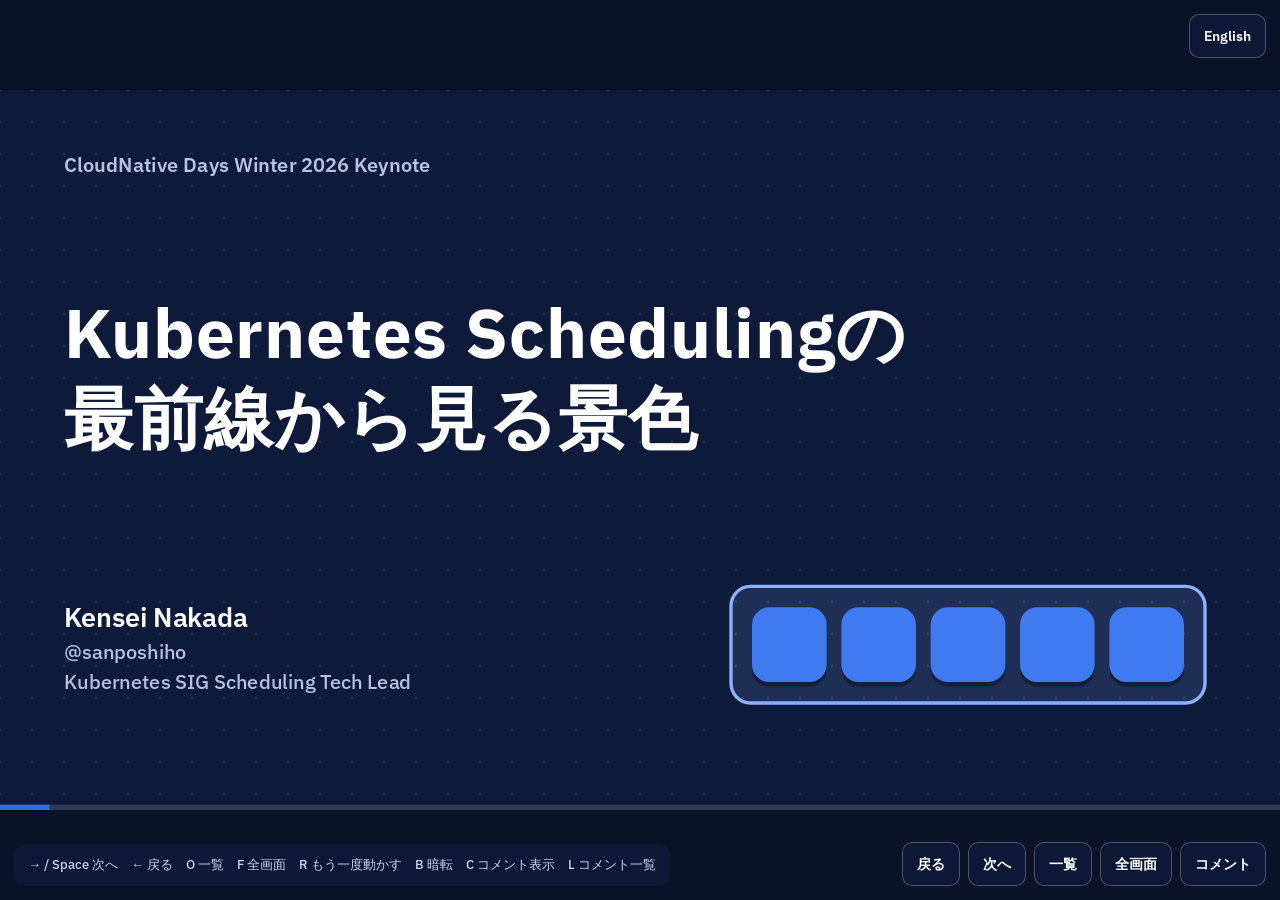
==== commit a70d8a90: "Remove QR codes from both title slides" ====
--- a/index.html
+++ b/index.html
@@ -444,7 +444,7 @@
   font: 600 14px var(--font-display); text-decoration: none; }
 #b-lang:focus-visible { outline: 3px solid #8FB0FF; outline-offset: 2px; }
 
-/* 英語の表紙も右側のQRコードの手前に収める。 */
+/* 英語の表紙の見出しを2行に収める。 */
 html[lang="en"] .cover:not(.closing) h1 { font-size: 82px; max-width: 1320px; }
 html[lang="en"] .effort.main .nb { white-space: normal; }
 @media print { #b-lang { display: none !important; } }
@@ -610,7 +610,6 @@
   <h1>Kubernetes Schedulingの<br>最前線から見る景色</h1>
   <div class="who">Kensei Nakada<small>@sanposhiho</small><small>Kubernetes SIG Scheduling Tech Lead</small></div>
   <div class="scene" data-scene="title"></div>
-  <div class="qr-links"><a class="qr-card cmqr" href="https://comments.showcase.cloudnativedays.jp/" target="_blank" rel="noopener noreferrer"><div class="qr" aria-hidden="true"><svg xmlns="http://www.w3.org/2000/svg" viewBox="-4 -4 41 41" shape-rendering="crispEdges" role="img" aria-label="コメント投稿ページのQRコード"><rect x="-4" y="-4" width="41" height="41" fill="#fff"/><path fill="#0E1A3A" d="M0 0h7v1h-7zM8 0h5v1h-5zM17 0h3v1h-3zM22 0h2v1h-2zM26 0h7v1h-7zM0 1h1v1h-1zM6 1h1v1h-1zM11 1h1v1h-1zM16 1h1v1h-1zM18 1h1v1h-1zM20 1h2v1h-2zM23 1h2v1h-2zM26 1h1v1h-1zM32 1h1v1h-1zM0 2h1v1h-1zM2 2h3v1h-3zM6 2h1v1h-1zM8 2h2v1h-2zM13 2h1v1h-1zM15 2h3v1h-3zM19 2h2v1h-2zM23 2h1v1h-1zM26 2h1v1h-1zM28 2h3v1h-3zM32 2h1v1h-1zM0 3h1v1h-1zM2 3h3v1h-3zM6 3h1v1h-1zM8 3h1v1h-1zM10 3h2v1h-2zM14 3h1v1h-1zM16 3h2v1h-2zM19 3h1v1h-1zM22 3h2v1h-2zM26 3h1v1h-1zM28 3h3v1h-3zM32 3h1v1h-1zM0 4h1v1h-1zM2 4h3v1h-3zM6 4h1v1h-1zM9 4h2v1h-2zM13 4h1v1h-1zM15 4h1v1h-1zM18 4h1v1h-1zM20 4h2v1h-2zM23 4h1v1h-1zM26 4h1v1h-1zM28 4h3v1h-3zM32 4h1v1h-1zM0 5h1v1h-1zM6 5h1v1h-1zM8 5h4v1h-4zM13 5h1v1h-1zM16 5h2v1h-2zM19 5h2v1h-2zM22 5h1v1h-1zM26 5h1v1h-1zM32 5h1v1h-1zM0 6h7v1h-7zM8 6h1v1h-1zM10 6h1v1h-1zM12 6h1v1h-1zM14 6h1v1h-1zM16 6h1v1h-1zM18 6h1v1h-1zM20 6h1v1h-1zM22 6h1v1h-1zM24 6h1v1h-1zM26 6h7v1h-7zM8 7h2v1h-2zM12 7h7v1h-7zM21 7h2v1h-2zM24 7h1v1h-1zM1 8h1v1h-1zM3 8h1v1h-1zM5 8h6v1h-6zM12 8h2v1h-2zM15 8h2v1h-2zM20 8h2v1h-2zM23 8h5v1h-5zM29 8h2v1h-2zM32 8h1v1h-1zM1 9h3v1h-3zM7 9h1v1h-1zM9 9h3v1h-3zM13 9h3v1h-3zM17 9h1v1h-1zM20 9h3v1h-3zM24 9h4v1h-4zM31 9h2v1h-2zM0 10h1v1h-1zM3 10h2v1h-2zM6 10h2v1h-2zM11 10h2v1h-2zM15 10h2v1h-2zM18 10h2v1h-2zM22 10h1v1h-1zM26 10h3v1h-3zM30 10h3v1h-3zM1 11h2v1h-2zM4 11h1v1h-1zM8 11h3v1h-3zM12 11h5v1h-5zM21 11h1v1h-1zM24 11h3v1h-3zM28 11h2v1h-2zM32 11h1v1h-1zM0 12h1v1h-1zM2 12h1v1h-1zM6 12h2v1h-2zM15 12h2v1h-2zM18 12h2v1h-2zM21 12h1v1h-1zM23 12h1v1h-1zM25 12h2v1h-2zM29 12h1v1h-1zM31 12h2v1h-2zM0 13h1v1h-1zM5 13h1v1h-1zM8 13h3v1h-3zM13 13h2v1h-2zM16 13h1v1h-1zM19 13h4v1h-4zM24 13h1v1h-1zM26 13h1v1h-1zM28 13h1v1h-1zM30 13h3v1h-3zM5 14h3v1h-3zM9 14h3v1h-3zM14 14h2v1h-2zM17 14h1v1h-1zM23 14h1v1h-1zM25 14h5v1h-5zM31 14h1v1h-1zM1 15h1v1h-1zM5 15h1v1h-1zM7 15h2v1h-2zM13 15h1v1h-1zM15 15h4v1h-4zM21 15h1v1h-1zM23 15h1v1h-1zM26 15h1v1h-1zM31 15h1v1h-1zM0 16h7v1h-7zM10 16h3v1h-3zM15 16h2v1h-2zM18 16h1v1h-1zM20 16h5v1h-5zM26 16h1v1h-1zM28 16h1v1h-1zM31 16h1v1h-1zM0 17h1v1h-1zM2 17h2v1h-2zM5 17h1v1h-1zM7 17h5v1h-5zM13 17h1v1h-1zM16 17h3v1h-3zM21 17h5v1h-5zM27 17h1v1h-1zM29 17h1v1h-1zM31 17h1v1h-1zM3 18h5v1h-5zM10 18h2v1h-2zM14 18h1v1h-1zM16 18h3v1h-3zM20 18h1v1h-1zM22 18h1v1h-1zM25 18h1v1h-1zM30 18h3v1h-3zM3 19h1v1h-1zM9 19h2v1h-2zM12 19h1v1h-1zM16 19h1v1h-1zM21 19h1v1h-1zM23 19h2v1h-2zM26 19h2v1h-2zM31 19h2v1h-2zM0 20h1v1h-1zM6 20h1v1h-1zM9 20h1v1h-1zM12 20h4v1h-4zM19 20h1v1h-1zM21 20h1v1h-1zM24 20h2v1h-2zM27 20h1v1h-1zM2 21h1v1h-1zM4 21h1v1h-1zM7 21h5v1h-5zM20 21h3v1h-3zM24 21h3v1h-3zM29 21h1v1h-1zM31 21h2v1h-2zM0 22h2v1h-2zM5 22h2v1h-2zM11 22h1v1h-1zM15 22h2v1h-2zM18 22h4v1h-4zM24 22h6v1h-6zM32 22h1v1h-1zM1 23h1v1h-1zM5 23h1v1h-1zM8 23h2v1h-2zM12 23h3v1h-3zM21 23h2v1h-2zM24 23h1v1h-1zM28 23h2v1h-2zM32 23h1v1h-1zM0 24h1v1h-1zM3 24h1v1h-1zM5 24h2v1h-2zM8 24h4v1h-4zM13 24h1v1h-1zM16 24h7v1h-7zM24 24h5v1h-5zM31 24h1v1h-1zM8 25h2v1h-2zM13 25h1v1h-1zM16 25h1v1h-1zM18 25h3v1h-3zM22 25h3v1h-3zM28 25h2v1h-2zM31 25h2v1h-2zM0 26h7v1h-7zM8 26h7v1h-7zM16 26h1v1h-1zM20 26h1v1h-1zM22 26h1v1h-1zM24 26h1v1h-1zM26 26h1v1h-1zM28 26h4v1h-4zM0 27h1v1h-1zM6 27h1v1h-1zM8 27h3v1h-3zM12 27h1v1h-1zM14 27h1v1h-1zM16 27h1v1h-1zM18 27h1v1h-1zM21 27h2v1h-2zM24 27h1v1h-1zM28 27h1v1h-1zM0 28h1v1h-1zM2 28h3v1h-3zM6 28h1v1h-1zM11 28h5v1h-5zM18 28h5v1h-5zM24 28h6v1h-6zM31 28h2v1h-2zM0 29h1v1h-1zM2 29h3v1h-3zM6 29h1v1h-1zM8 29h4v1h-4zM13 29h2v1h-2zM17 29h1v1h-1zM20 29h1v1h-1zM22 29h3v1h-3zM26 29h1v1h-1zM28 29h4v1h-4zM0 30h1v1h-1zM2 30h3v1h-3zM6 30h1v1h-1zM10 30h1v1h-1zM12 30h1v1h-1zM14 30h2v1h-2zM18 30h1v1h-1zM21 30h1v1h-1zM23 30h1v1h-1zM28 30h1v1h-1zM30 30h1v1h-1zM32 30h1v1h-1zM0 31h1v1h-1zM6 31h1v1h-1zM8 31h5v1h-5zM16 31h1v1h-1zM19 31h1v1h-1zM21 31h2v1h-2zM24 31h1v1h-1zM0 32h7v1h-7zM9 32h2v1h-2zM16 32h1v1h-1zM18 32h1v1h-1zM20 32h2v1h-2zM24 32h2v1h-2zM28 32h2v1h-2zM31 32h1v1h-1z"/></svg></div><p><b>質問やコメントはこちら！</b><span>comments.showcase.cloudnativedays.jp</span></p></a><a class="qr-card slides-qr" href="https://sanposhiho.showcase.cloudnativedays.jp/" target="_blank" rel="noopener noreferrer"><div class="qr" aria-hidden="true"><svg xmlns="http://www.w3.org/2000/svg" viewBox="-4 -4 41 41" shape-rendering="crispEdges" role="img" aria-label="スライド資料のQRコード"><rect x="-4" y="-4" width="41" height="41" fill="#fff"/><path fill="#0E1A3A" d="M0 0h7v1h-7zM9 0h3v1h-3zM13 0h3v1h-3zM17 0h3v1h-3zM21 0h1v1h-1zM23 0h1v1h-1zM26 0h7v1h-7zM0 1h1v1h-1zM6 1h1v1h-1zM9 1h7v1h-7zM18 1h1v1h-1zM22 1h3v1h-3zM26 1h1v1h-1zM32 1h1v1h-1zM0 2h1v1h-1zM2 2h3v1h-3zM6 2h1v1h-1zM13 2h1v1h-1zM15 2h2v1h-2zM18 2h1v1h-1zM22 2h1v1h-1zM26 2h1v1h-1zM28 2h3v1h-3zM32 2h1v1h-1zM0 3h1v1h-1zM2 3h3v1h-3zM6 3h1v1h-1zM9 3h1v1h-1zM11 3h8v1h-8zM20 3h1v1h-1zM22 3h1v1h-1zM26 3h1v1h-1zM28 3h3v1h-3zM32 3h1v1h-1zM0 4h1v1h-1zM2 4h3v1h-3zM6 4h1v1h-1zM9 4h1v1h-1zM11 4h2v1h-2zM14 4h1v1h-1zM17 4h4v1h-4zM22 4h2v1h-2zM26 4h1v1h-1zM28 4h3v1h-3zM32 4h1v1h-1zM0 5h1v1h-1zM6 5h1v1h-1zM8 5h1v1h-1zM10 5h2v1h-2zM13 5h1v1h-1zM15 5h5v1h-5zM26 5h1v1h-1zM32 5h1v1h-1zM0 6h7v1h-7zM8 6h1v1h-1zM10 6h1v1h-1zM12 6h1v1h-1zM14 6h1v1h-1zM16 6h1v1h-1zM18 6h1v1h-1zM20 6h1v1h-1zM22 6h1v1h-1zM24 6h1v1h-1zM26 6h7v1h-7zM11 7h1v1h-1zM15 7h4v1h-4zM21 7h1v1h-1zM24 7h1v1h-1zM0 8h1v1h-1zM3 8h1v1h-1zM5 8h2v1h-2zM8 8h3v1h-3zM13 8h2v1h-2zM16 8h1v1h-1zM21 8h1v1h-1zM24 8h2v1h-2zM27 8h1v1h-1zM1 9h1v1h-1zM3 9h3v1h-3zM10 9h1v1h-1zM12 9h2v1h-2zM16 9h3v1h-3zM20 9h2v1h-2zM24 9h4v1h-4zM31 9h2v1h-2zM1 10h3v1h-3zM5 10h4v1h-4zM12 10h3v1h-3zM18 10h2v1h-2zM24 10h1v1h-1zM26 10h3v1h-3zM30 10h1v1h-1zM32 10h1v1h-1zM4 11h2v1h-2zM7 11h1v1h-1zM10 11h2v1h-2zM13 11h1v1h-1zM16 11h1v1h-1zM18 11h1v1h-1zM20 11h2v1h-2zM26 11h1v1h-1zM28 11h2v1h-2zM31 11h2v1h-2zM0 12h2v1h-2zM4 12h1v1h-1zM6 12h1v1h-1zM10 12h2v1h-2zM14 12h3v1h-3zM18 12h1v1h-1zM20 12h3v1h-3zM24 12h3v1h-3zM29 12h1v1h-1zM31 12h2v1h-2zM2 13h3v1h-3zM7 13h1v1h-1zM9 13h2v1h-2zM12 13h1v1h-1zM14 13h2v1h-2zM17 13h2v1h-2zM20 13h1v1h-1zM22 13h1v1h-1zM26 13h1v1h-1zM28 13h1v1h-1zM30 13h3v1h-3zM2 14h1v1h-1zM6 14h1v1h-1zM13 14h1v1h-1zM15 14h2v1h-2zM19 14h1v1h-1zM22 14h2v1h-2zM25 14h2v1h-2zM29 14h1v1h-1zM31 14h1v1h-1zM2 15h1v1h-1zM7 15h1v1h-1zM9 15h2v1h-2zM12 15h1v1h-1zM14 15h1v1h-1zM16 15h3v1h-3zM20 15h2v1h-2zM26 15h1v1h-1zM31 15h1v1h-1zM4 16h4v1h-4zM9 16h1v1h-1zM11 16h1v1h-1zM15 16h1v1h-1zM17 16h1v1h-1zM21 16h2v1h-2zM26 16h1v1h-1zM28 16h1v1h-1zM31 16h1v1h-1zM1 17h1v1h-1zM3 17h2v1h-2zM9 17h1v1h-1zM12 17h2v1h-2zM17 17h1v1h-1zM23 17h2v1h-2zM27 17h1v1h-1zM29 17h1v1h-1zM31 17h1v1h-1zM0 18h2v1h-2zM6 18h5v1h-5zM17 18h1v1h-1zM20 18h2v1h-2zM24 18h3v1h-3zM30 18h3v1h-3zM0 19h1v1h-1zM3 19h3v1h-3zM10 19h1v1h-1zM12 19h1v1h-1zM15 19h1v1h-1zM19 19h3v1h-3zM24 19h1v1h-1zM27 19h1v1h-1zM31 19h1v1h-1zM2 20h1v1h-1zM5 20h2v1h-2zM10 20h1v1h-1zM14 20h1v1h-1zM17 20h1v1h-1zM19 20h2v1h-2zM22 20h1v1h-1zM25 20h1v1h-1zM27 20h1v1h-1zM31 20h1v1h-1zM2 21h1v1h-1zM4 21h1v1h-1zM7 21h4v1h-4zM12 21h4v1h-4zM17 21h1v1h-1zM19 21h1v1h-1zM24 21h3v1h-3zM29 21h1v1h-1zM31 21h2v1h-2zM0 22h5v1h-5zM6 22h1v1h-1zM8 22h2v1h-2zM12 22h1v1h-1zM16 22h4v1h-4zM25 22h3v1h-3zM29 22h2v1h-2zM32 22h1v1h-1zM1 23h2v1h-2zM8 23h2v1h-2zM11 23h1v1h-1zM14 23h2v1h-2zM18 23h5v1h-5zM27 23h3v1h-3zM0 24h1v1h-1zM4 24h3v1h-3zM9 24h3v1h-3zM14 24h1v1h-1zM16 24h2v1h-2zM20 24h2v1h-2zM23 24h7v1h-7zM31 24h1v1h-1zM8 25h1v1h-1zM11 25h1v1h-1zM13 25h1v1h-1zM17 25h1v1h-1zM19 25h1v1h-1zM21 25h4v1h-4zM28 25h2v1h-2zM31 25h2v1h-2zM0 26h7v1h-7zM10 26h4v1h-4zM17 26h2v1h-2zM20 26h1v1h-1zM22 26h1v1h-1zM24 26h1v1h-1zM26 26h1v1h-1zM28 26h4v1h-4zM0 27h1v1h-1zM6 27h1v1h-1zM8 27h1v1h-1zM10 27h3v1h-3zM17 27h2v1h-2zM20 27h2v1h-2zM24 27h1v1h-1zM28 27h1v1h-1zM32 27h1v1h-1zM0 28h1v1h-1zM2 28h3v1h-3zM6 28h1v1h-1zM10 28h1v1h-1zM12 28h2v1h-2zM18 28h1v1h-1zM20 28h1v1h-1zM24 28h6v1h-6zM0 29h1v1h-1zM2 29h3v1h-3zM6 29h1v1h-1zM8 29h2v1h-2zM12 29h5v1h-5zM18 29h2v1h-2zM23 29h1v1h-1zM26 29h1v1h-1zM28 29h2v1h-2zM31 29h1v1h-1zM0 30h1v1h-1zM2 30h3v1h-3zM6 30h1v1h-1zM9 30h3v1h-3zM14 30h3v1h-3zM18 30h3v1h-3zM22 30h1v1h-1zM24 30h1v1h-1zM28 30h1v1h-1zM30 30h1v1h-1zM32 30h1v1h-1zM0 31h1v1h-1zM6 31h1v1h-1zM9 31h5v1h-5zM17 31h6v1h-6zM24 31h1v1h-1zM0 32h7v1h-7zM8 32h1v1h-1zM10 32h1v1h-1zM13 32h1v1h-1zM15 32h1v1h-1zM19 32h1v1h-1zM21 32h1v1h-1zM24 32h2v1h-2zM28 32h2v1h-2zM31 32h1v1h-1z"/></svg></div><p><b>スライド資料はこちら！</b><span>sanposhiho.showcase.cloudnativedays.jp</span></p></a></div>
 </section>
 
 <!-- 2 -->
